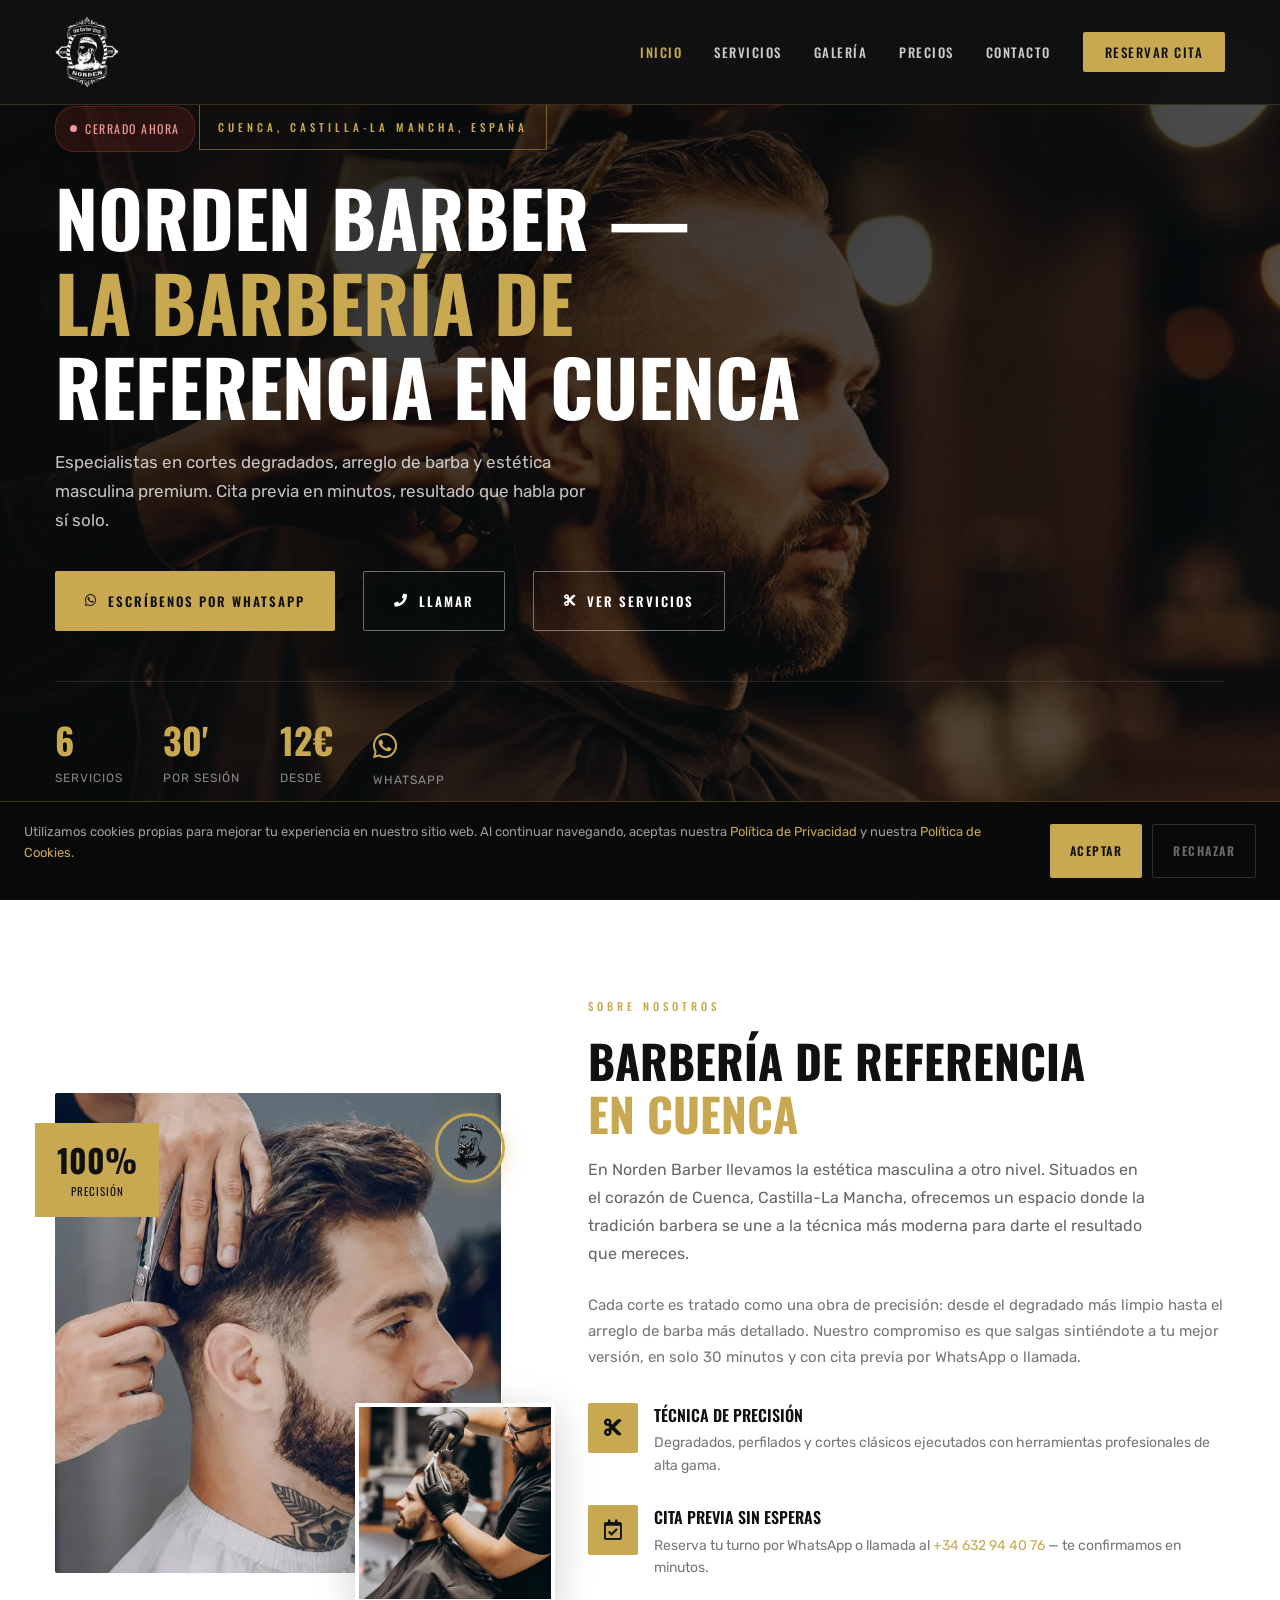
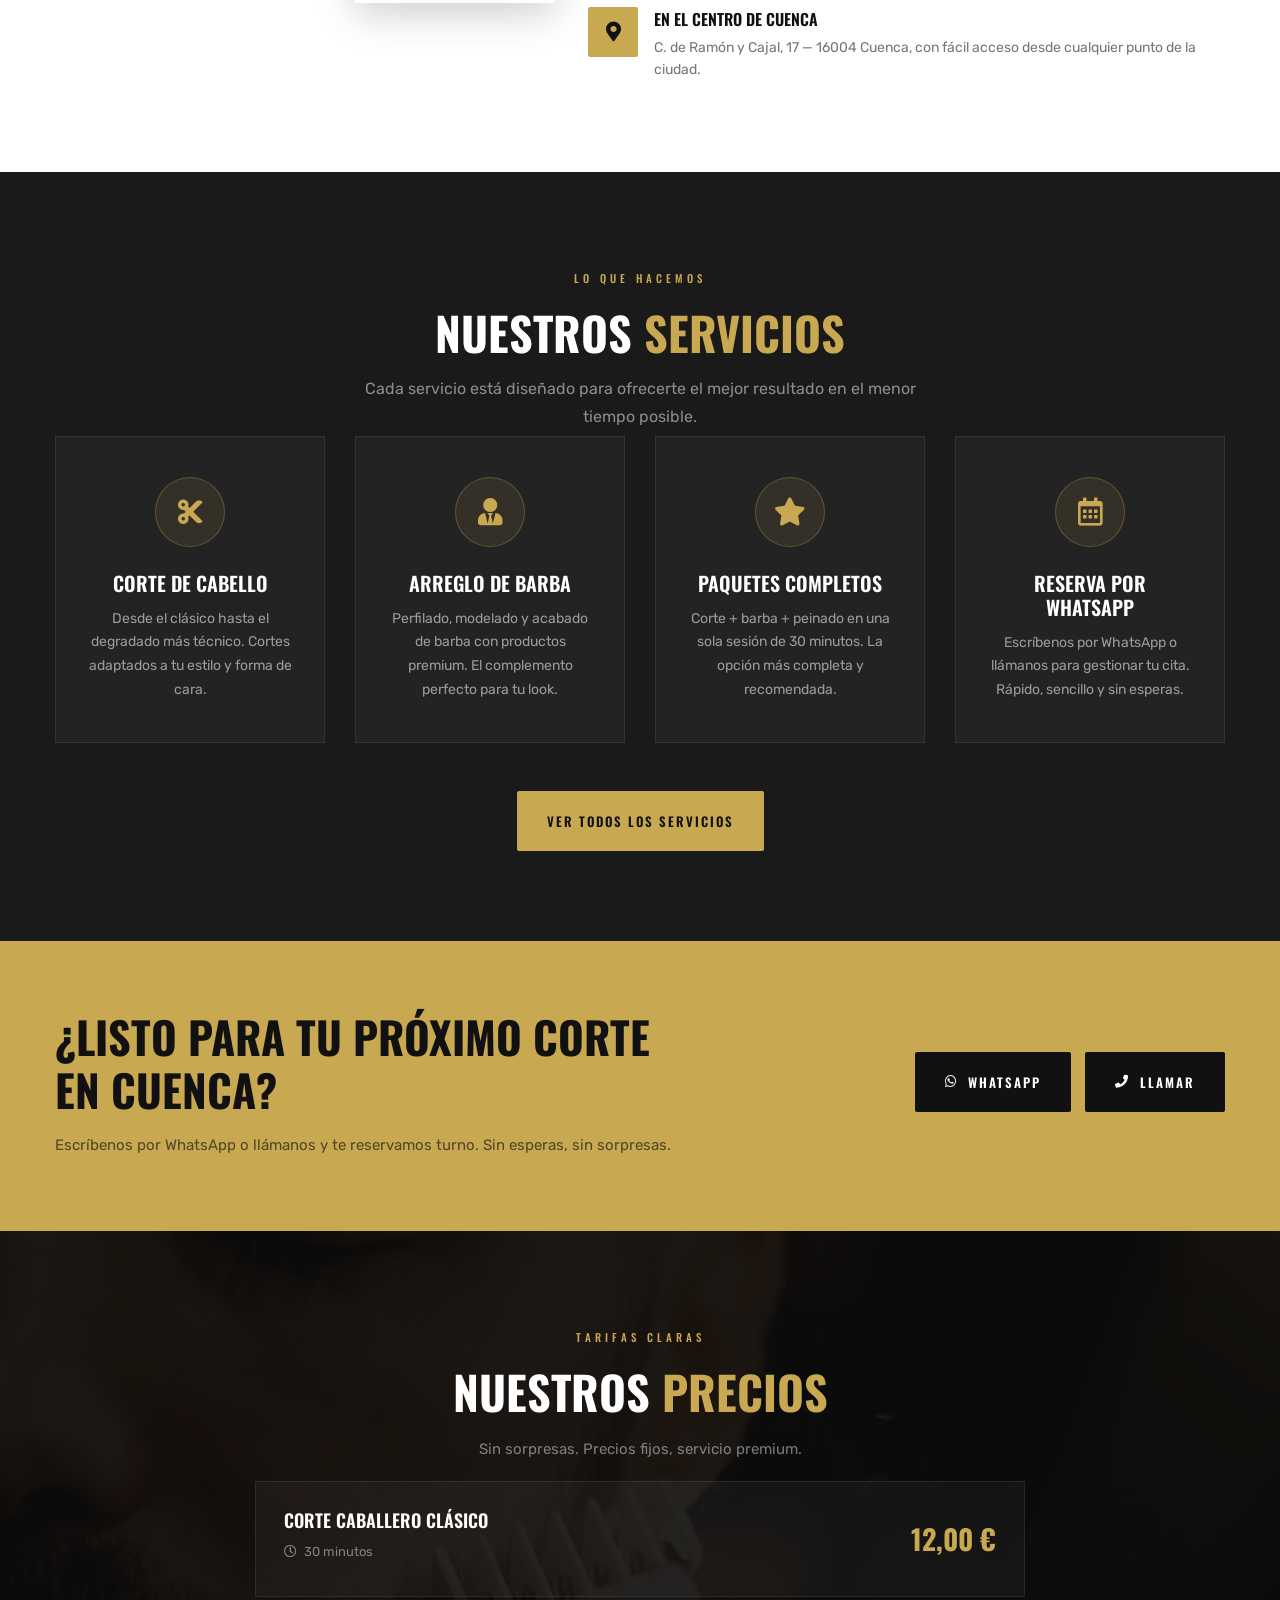
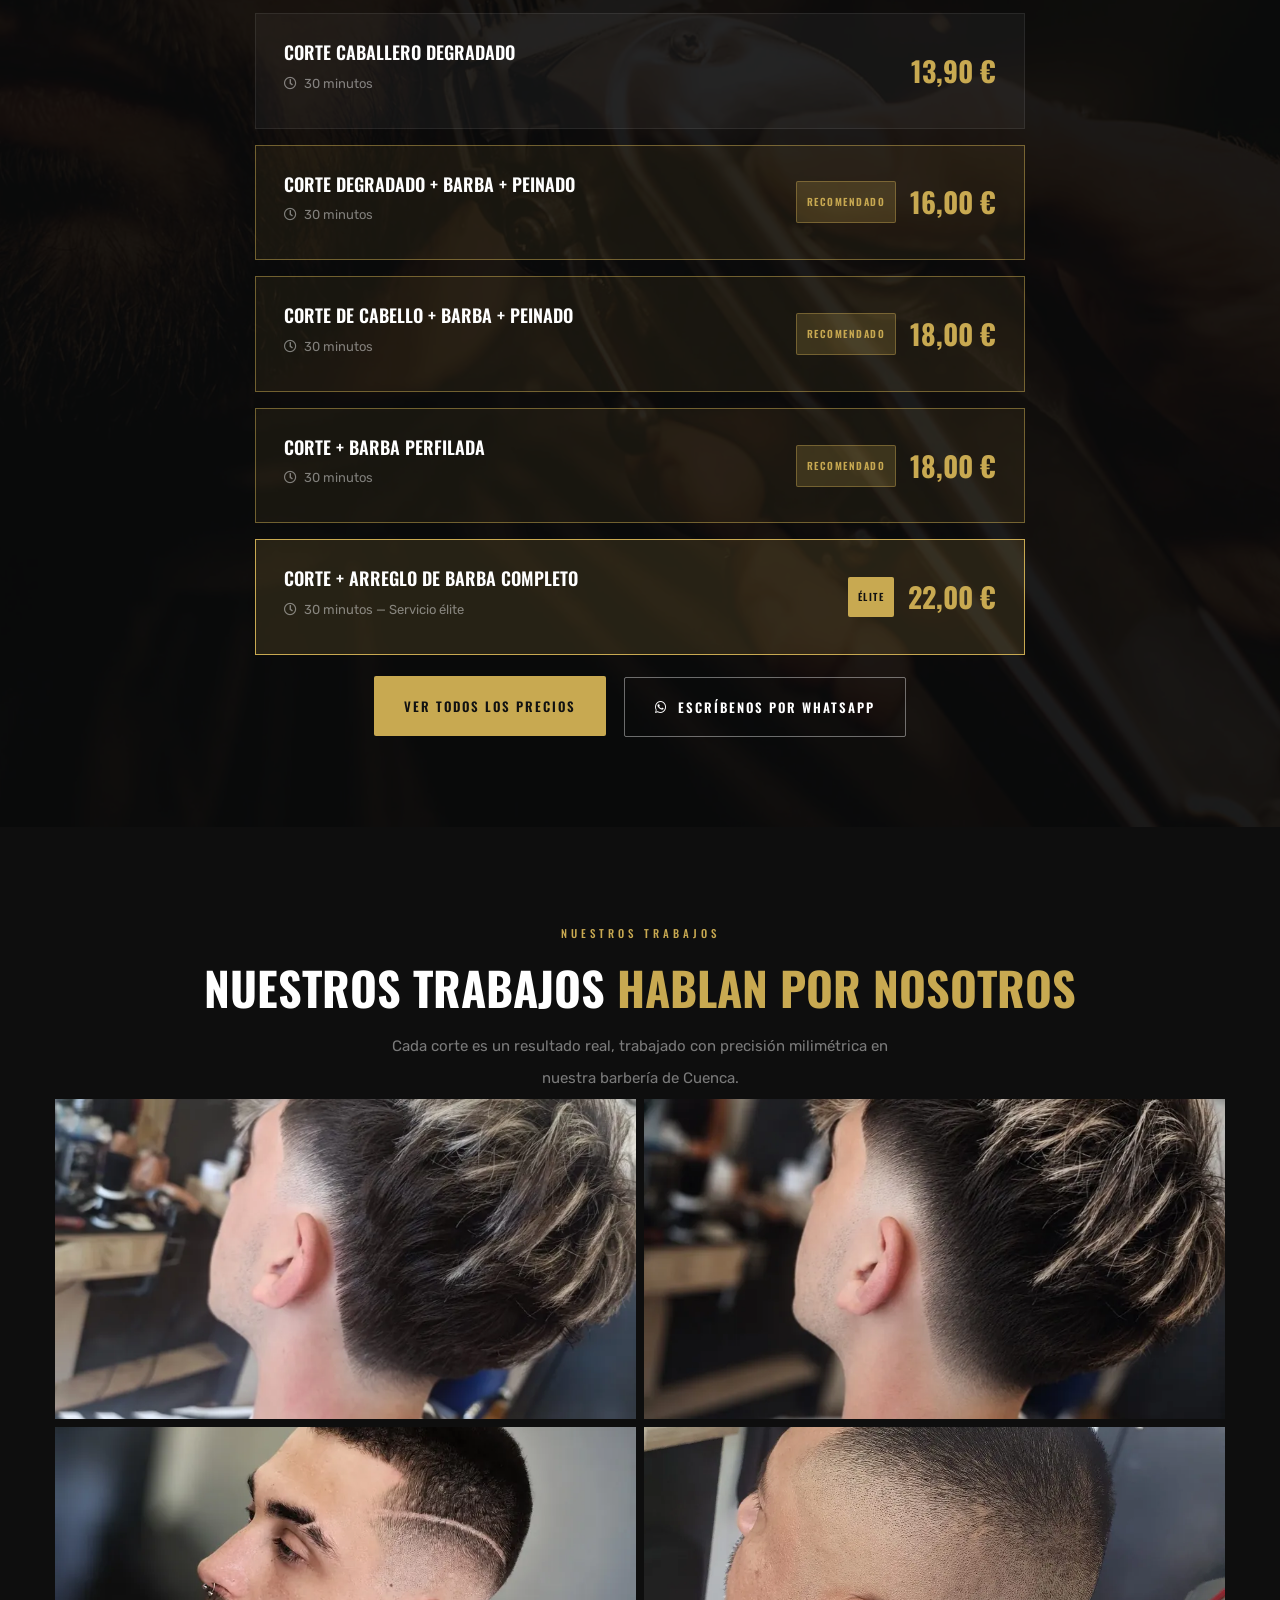
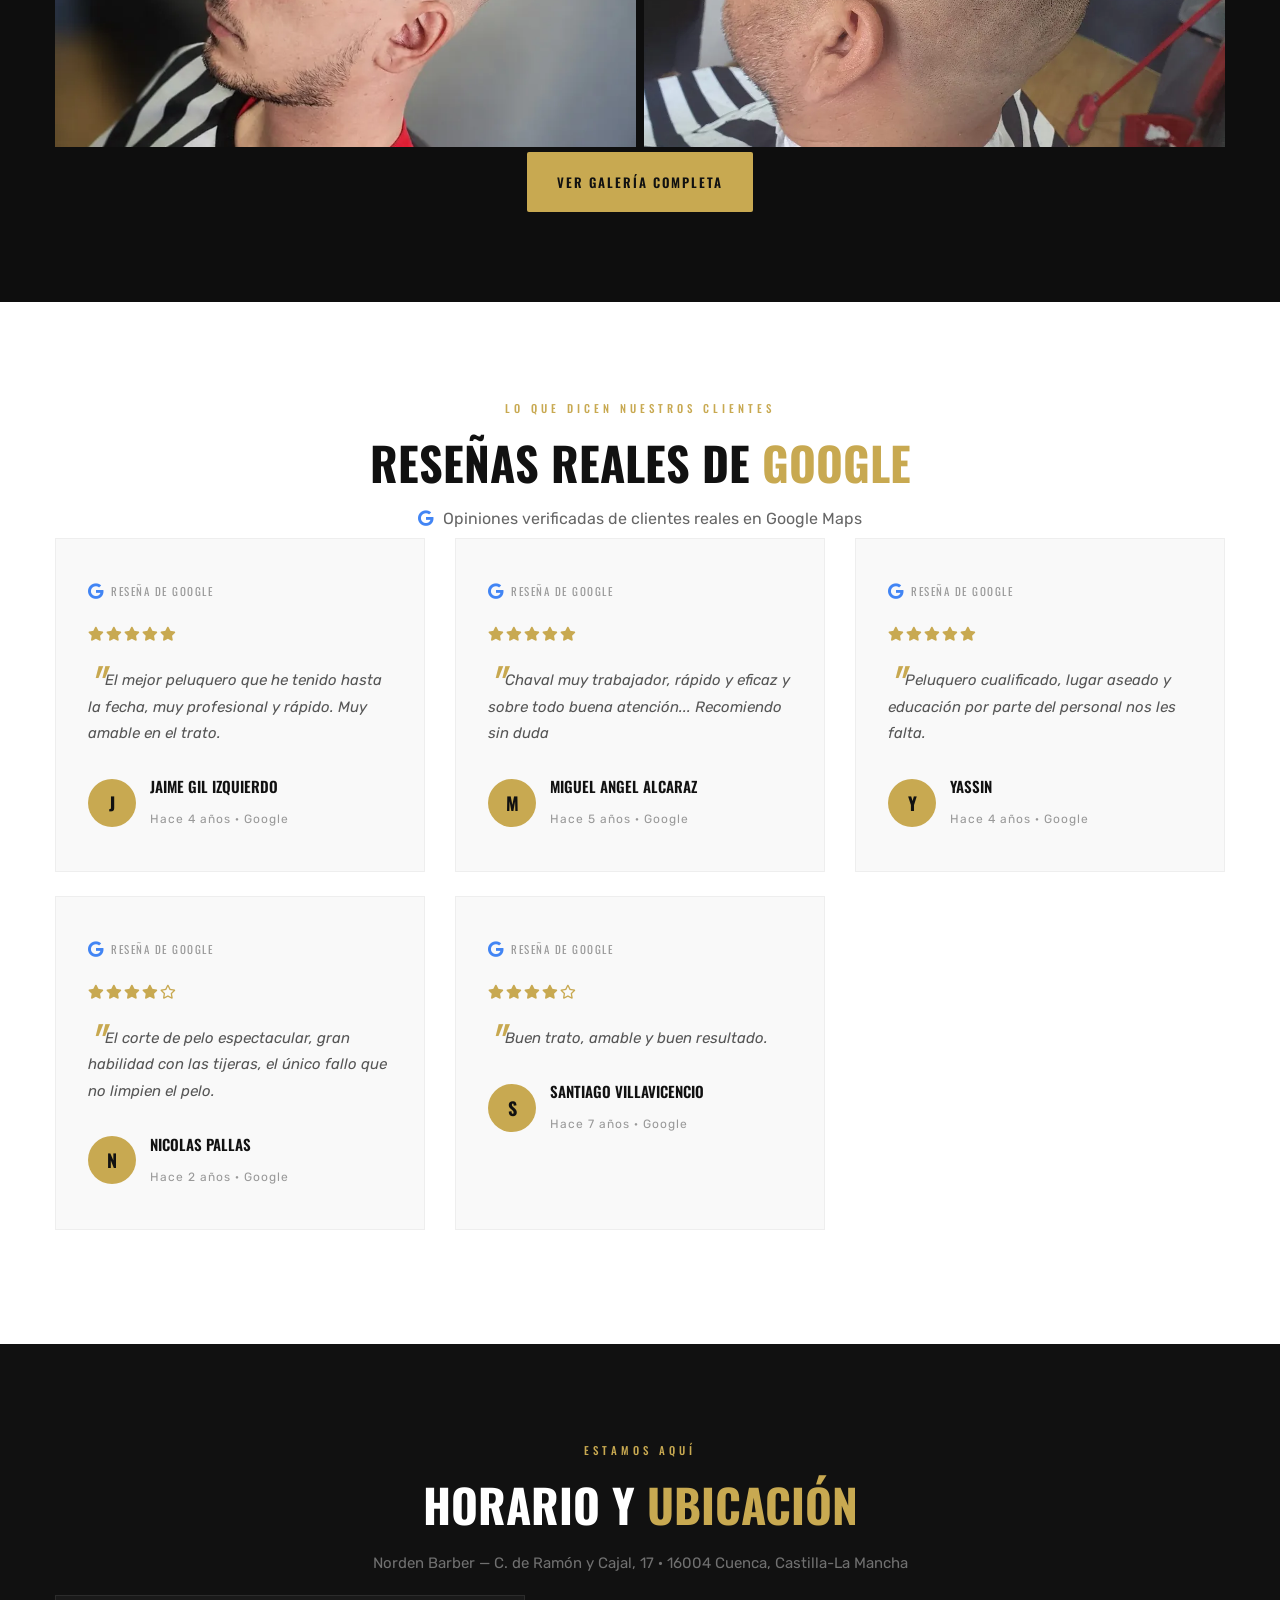
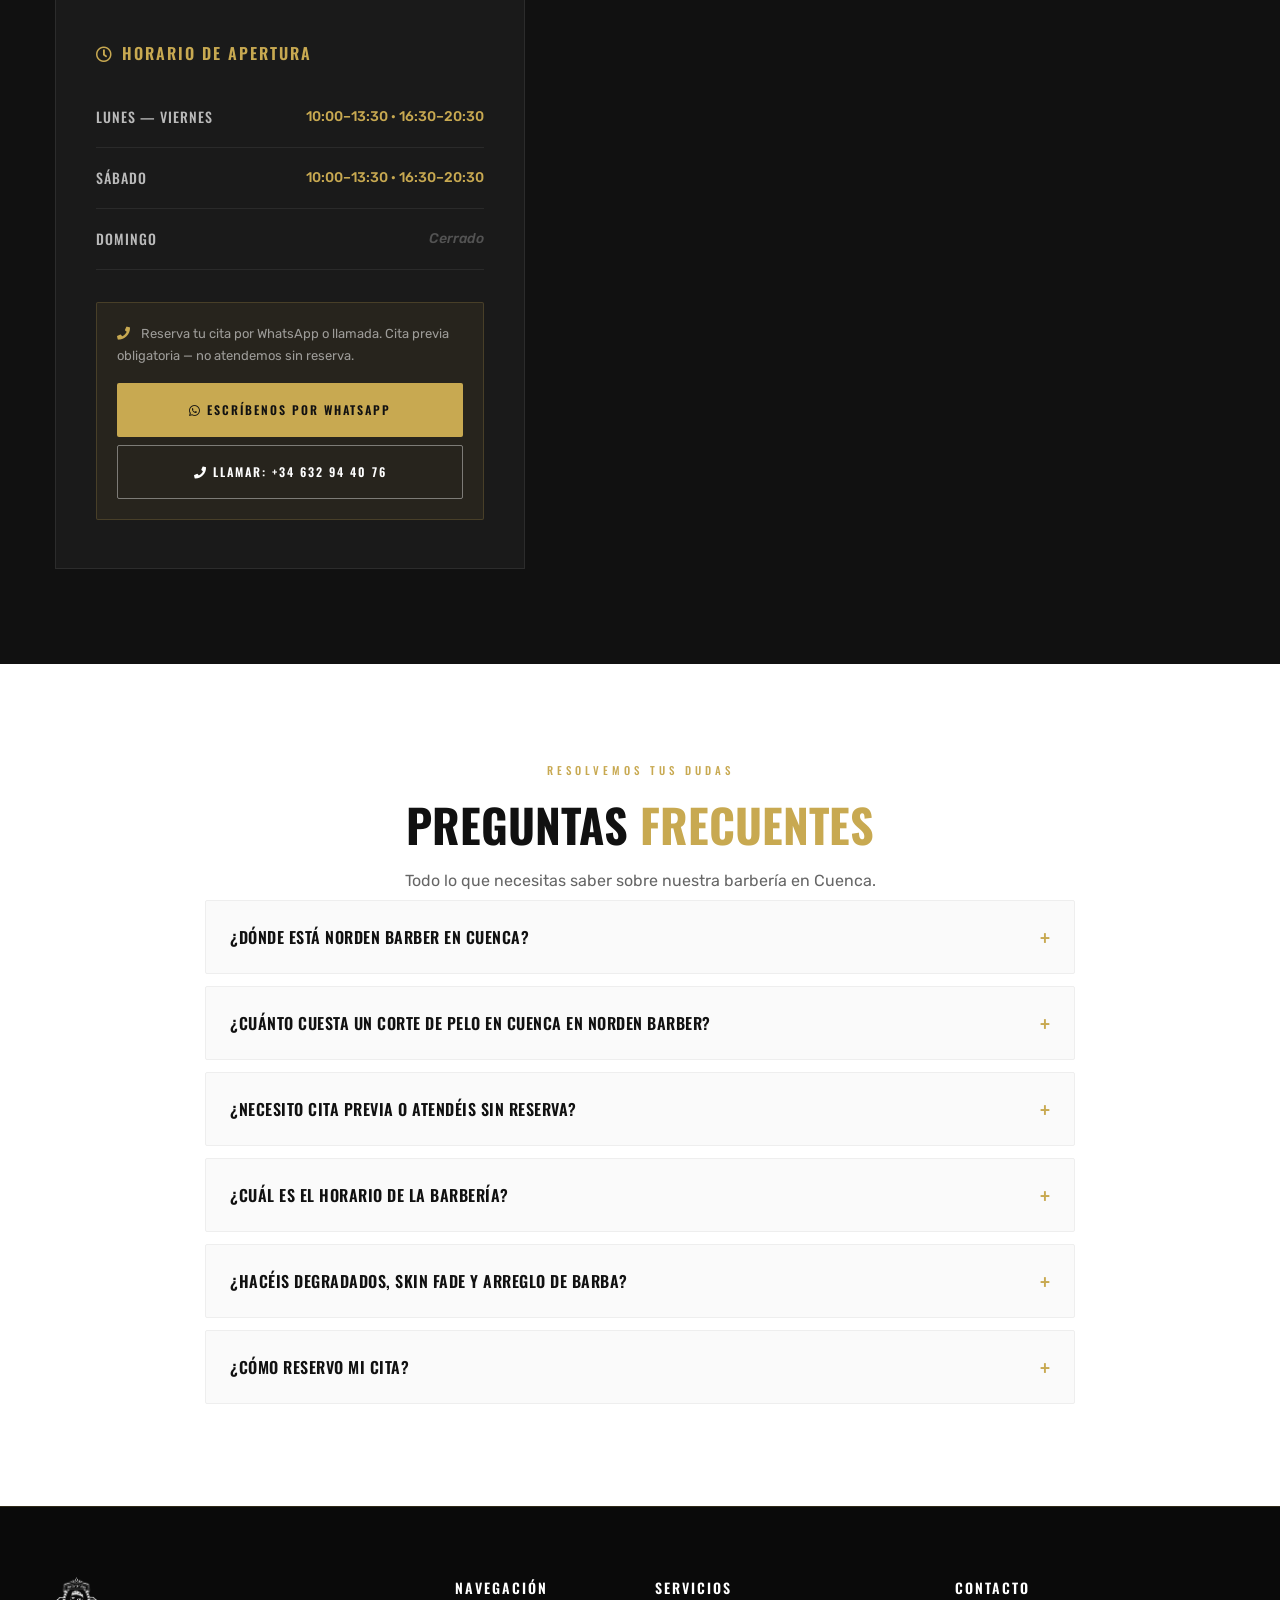
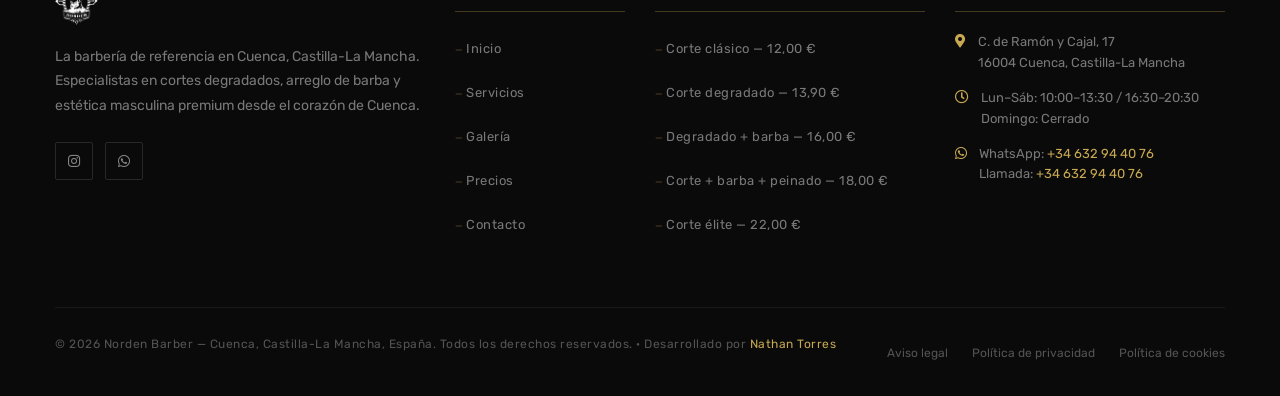
==== index.html @ a5185c55 "Apply SEO improvements" ====
<!DOCTYPE html>
<html lang="es-ES">
<head>
    <meta charset="utf-8" />
    <meta name="viewport" content="width=device-width, initial-scale=1, shrink-to-fit=no">
    <meta name="theme-color" content="#c8a951">
    <meta http-equiv="X-UA-Compatible" content="IE=edge">
    <meta name="description" content="Barbería de referencia en Cuenca. Cortes degradados, arreglo de barba y paquetes premium desde 12€. Reserva por WhatsApp: +34 632 94 40 76.">
    <meta name="keywords" content="barbería Cuenca, barber Cuenca, corte de pelo Cuenca, degradado Cuenca, arreglo de barba Cuenca, Norden Barber Cuenca, barbería Castilla-La Mancha">
    <meta name="robots" content="index, follow">
    <meta name="author" content="Norden Barber">
    <link rel="canonical" href="https://barbernorden.com/">
    <meta property="og:title" content="Norden Barber — La Barbería de Referencia en Cuenca">
    <meta property="og:description" content="Barbería premium en Cuenca, Castilla-La Mancha. Cortes degradados, arreglo de barba y paquetes completos. Reserva por WhatsApp o teléfono.">
    <meta property="og:image" content="https://barbernorden.com/assets/images/og-image.png">
    <meta property="og:image:width" content="1200">
    <meta property="og:image:height" content="630">
    <meta property="og:url" content="https://barbernorden.com/">
    <meta property="og:type" content="website">
    <meta property="og:site_name" content="Norden Barber">
    <meta property="og:locale" content="es_ES">
    <meta name="twitter:card" content="summary_large_image">
    <meta name="twitter:title" content="Norden Barber — La Barbería de Referencia en Cuenca">
    <meta name="twitter:description" content="Barbería premium en Cuenca, Castilla-La Mancha. Cortes degradados, arreglo de barba y paquetes completos.">
    <meta name="twitter:image" content="https://barbernorden.com/assets/images/og-image.png">
    <title>Norden Barber — Barbería de Referencia en Cuenca</title>
    <link rel="icon" type="image/png" sizes="32x32" href="assets/images/favicon-32.png">
    <link rel="icon" type="image/png" sizes="192x192" href="assets/images/favicon-192.png">
    <link rel="shortcut icon" href="assets/images/favicon.ico">
    <link rel="apple-touch-icon" href="assets/images/favicon-192.png">
    <link rel="preconnect" href="https://fonts.googleapis.com">
    <link rel="preconnect" href="https://fonts.gstatic.com" crossorigin>
    <link rel="preload" as="image" href="assets/images/hero/hero-bg.webp" fetchpriority="high">
    <link rel="preload" as="style" href="https://fonts.googleapis.com/css2?family=Oswald:wght@400;500;600;700&family=Rubik:wght@400;500&display=swap">
    <link rel="stylesheet" href="https://fonts.googleapis.com/css2?family=Oswald:wght@400;500;600;700&family=Rubik:wght@400;500&display=swap" media="print" onload="this.media='all'">
    <noscript><link rel="stylesheet" href="https://fonts.googleapis.com/css2?family=Oswald:wght@400;500;600;700&family=Rubik:wght@400;500&display=swap"></noscript>
    <link rel="stylesheet" href="assets/css/flaticon.min.css">
    <link rel="stylesheet" href="assets/css/fontawesome-5.14.0.min.css">
    <link rel="stylesheet" href="assets/css/bootstrap-4.5.3.min.css">
    <link rel="stylesheet" href="assets/css/animate.min.css">
    <link rel="stylesheet" href="assets/css/style.css">
    <script type="application/ld+json">
    {
      "@context": "https://schema.org",
      "@type": "BarberShop",
      "@id": "https://barbernorden.com/#barbershop",
      "name": "Norden Barber",
      "description": "Barbería de referencia en Cuenca, Castilla-La Mancha, España. Especialistas en cortes degradados, arreglo de barba y estética masculina premium.",
      "image": "https://barbernorden.com/assets/images/og-image.png",
      "logo": "https://barbernorden.com/assets/images/logos/logo.png",
      "url": "https://barbernorden.com/",
      "telephone": "+34632944076",
      "hasMap": "https://www.google.com/maps/search/?api=1&query=Norden%20Barber%20Calle%20de%20Ram%C3%B3n%20y%20Cajal%2017%20Cuenca",
      "sameAs": ["https://www.instagram.com/norden.barber.shop/"],
      "address": {
        "@type": "PostalAddress",
        "streetAddress": "Calle de Ramón y Cajal, 17",
        "addressLocality": "Cuenca",
        "addressRegion": "Castilla-La Mancha",
        "postalCode": "16004",
        "addressCountry": "ES"
      },
      "geo": {
        "@type": "GeoCoordinates",
        "latitude": 40.0710372,
        "longitude": -2.1345001
      },
      "aggregateRating": {
        "@type": "AggregateRating",
        "ratingValue": "4.6",
        "reviewCount": "3",
        "bestRating": "5",
        "worstRating": "1"
      },
      "review": [
        {
          "@type": "Review",
          "author": {"@type": "Person", "name": "Jaime Gil Izquierdo"},
          "reviewRating": {"@type": "Rating", "ratingValue": "5", "bestRating": "5"},
          "reviewBody": "El mejor peluquero que he tenido hasta la fecha, muy profesional y rápido. Muy amable en el trato."
        },
        {
          "@type": "Review",
          "author": {"@type": "Person", "name": "Miguel Angel Alcaraz"},
          "reviewRating": {"@type": "Rating", "ratingValue": "5", "bestRating": "5"},
          "reviewBody": "Chaval muy trabajador, rápido y eficaz y sobre todo buena atención. Recomiendo sin duda."
        },
        {
          "@type": "Review",
          "author": {"@type": "Person", "name": "Yassin"},
          "reviewRating": {"@type": "Rating", "ratingValue": "5", "bestRating": "5"},
          "reviewBody": "Peluquero cualificado, lugar aseado y educación por parte del personal."
        }
      ],
      "openingHoursSpecification": [
        {
          "@type": "OpeningHoursSpecification",
          "dayOfWeek": ["Monday","Tuesday","Wednesday","Thursday","Friday","Saturday"],
          "opens": "10:00",
          "closes": "13:30"
        },
        {
          "@type": "OpeningHoursSpecification",
          "dayOfWeek": ["Monday","Tuesday","Wednesday","Thursday","Friday","Saturday"],
          "opens": "16:30",
          "closes": "20:30"
        }
      ],
      "priceRange": "€€",
      "currenciesAccepted": "EUR",
      "paymentAccepted": "Cash, Credit Card",
      "areaServed": {
        "@type": "City",
        "name": "Cuenca",
        "containedInPlace": {
          "@type": "State",
          "name": "Castilla-La Mancha",
          "containedInPlace": {
            "@type": "Country",
            "name": "España"
          }
        }
      }
    }
    </script>
    <style>
        /* =====================================================
           NORDEN BARBER — Estilos personalizados
        ===================================================== */
        :root {
            --gold: #c8a951;
            --dark: #111111;
            --dark-2: #1a1a1a;
            --dark-3: #222222;
            --text-muted: #888888;
        }

        /* --- HEADER --- */
        .nb-header {
            position: fixed;
            top: 0;
            left: 0;
            width: 100%;
            z-index: 9999;
            background: rgba(17,17,17,0.97);
            backdrop-filter: blur(8px);
            border-bottom: 1px solid rgba(200,169,81,0.2);
            transition: all 0.3s ease;
        }
        .nb-header.scrolled {
            background: rgba(10,10,10,0.99);
            border-bottom-color: rgba(200,169,81,0.4);
        }
        .nb-header-inner {
            display: flex;
            align-items: center;
            justify-content: space-between;
            padding: 16px 0;
        }
        .nb-logo img {
            height: 72px;
            width: auto;
        }
        .nb-nav {
            display: flex;
            align-items: center;
            gap: 32px;
            list-style: none;
            margin: 0;
            padding: 0;
        }
        .nb-nav a {
            font-family: 'Oswald', sans-serif;
            font-size: 13px;
            font-weight: 500;
            letter-spacing: 1.5px;
            text-transform: uppercase;
            color: #cccccc;
            transition: color 0.3s;
        }
        .nb-nav a:hover,
        .nb-nav a.active {
            color: var(--gold);
        }
        .nb-btn-reservar {
            font-family: 'Oswald', sans-serif;
            font-size: 12px;
            font-weight: 600;
            letter-spacing: 2px;
            text-transform: uppercase;
            background: var(--gold);
            color: #111 !important;
            padding: 10px 22px;
            border-radius: 2px;
            transition: all 0.3s;
            white-space: nowrap;
        }
        .nb-btn-reservar:hover {
            background: #b8942e;
            color: #fff !important;
        }

        /* Hamburger móvil */
        .nb-hamburger {
            display: none;
            flex-direction: column;
            gap: 5px;
            cursor: pointer;
            background: none;
            border: none;
            padding: 4px;
        }
        .nb-hamburger span {
            display: block;
            width: 26px;
            height: 2px;
            background: #fff;
            transition: all 0.3s;
        }
        .nb-mobile-menu {
            display: none;
            position: absolute;
            top: 100%;
            left: 0;
            width: 100%;
            background: rgba(10,10,10,0.99);
            border-top: 1px solid rgba(200,169,81,0.3);
            padding: 24px 20px;
            flex-direction: column;
            gap: 20px;
        }
        .nb-mobile-menu.open { display: flex; }
        .nb-mobile-menu a {
            font-family: 'Oswald', sans-serif;
            font-size: 15px;
            letter-spacing: 1.5px;
            text-transform: uppercase;
            color: #ccc;
            padding: 8px 0;
            border-bottom: 1px solid rgba(255,255,255,0.07);
        }
        .nb-mobile-menu a:hover { color: var(--gold); }
        .nb-mobile-menu .nb-btn-reservar {
            text-align: center;
            margin-top: 8px;
            border-bottom: none;
        }

        /* --- HERO --- */
        .nb-hero {
            position: relative;
            min-height: 100vh;
            display: flex;
            align-items: center;
            background: url('assets/images/hero/hero-bg.webp') center center/cover no-repeat;
            padding-top: 90px;
        }
        .nb-hero::before {
            content: '';
            position: absolute;
            inset: 0;
            background: linear-gradient(135deg, rgba(10,10,10,0.88) 0%, rgba(10,10,10,0.6) 100%);
        }
        .nb-hero-content {
            position: relative;
            z-index: 1;
        }
        .nb-hero-badge {
            display: inline-block;
            font-family: 'Oswald', sans-serif;
            font-size: 11px;
            font-weight: 500;
            letter-spacing: 4px;
            text-transform: uppercase;
            color: var(--gold);
            border: 1px solid rgba(200,169,81,0.5);
            padding: 6px 18px;
            margin-bottom: 24px;
        }
        .nb-hero h1 {
            font-family: 'Oswald', sans-serif;
            font-size: clamp(36px, 6vw, 80px);
            font-weight: 700;
            line-height: 1.1;
            color: #fff;
            margin-bottom: 20px;
            text-transform: uppercase;
        }
        .nb-hero h1 span {
            color: var(--gold);
        }
        .nb-hero p {
            font-size: 17px;
            color: rgba(255,255,255,0.75);
            max-width: 540px;
            margin-bottom: 36px;
            line-height: 1.7;
        }
        .nb-btn-primary {
            display: inline-flex;
            align-items: center;
            gap: 10px;
            font-family: 'Oswald', sans-serif;
            font-size: 13px;
            font-weight: 600;
            letter-spacing: 2px;
            text-transform: uppercase;
            background: var(--gold);
            color: #111;
            padding: 14px 30px;
            border-radius: 2px;
            transition: all 0.3s;
        }
        .nb-btn-primary:hover {
            background: #b8942e;
            color: #fff;
            transform: translateY(-2px);
        }
        .nb-btn-outline {
            display: inline-flex;
            align-items: center;
            gap: 10px;
            font-family: 'Oswald', sans-serif;
            font-size: 13px;
            font-weight: 600;
            letter-spacing: 2px;
            text-transform: uppercase;
            background: transparent;
            color: #fff;
            padding: 13px 30px;
            border: 1px solid rgba(255,255,255,0.4);
            border-radius: 2px;
            transition: all 0.3s;
        }
        .nb-btn-outline:hover {
            border-color: var(--gold);
            color: var(--gold);
        }
        .nb-hero-stats {
            display: flex;
            gap: 40px;
            margin-top: 50px;
            padding-top: 40px;
            border-top: 1px solid rgba(255,255,255,0.1);
        }
        .nb-hero-stat .number {
            font-family: 'Oswald', sans-serif;
            font-size: 36px;
            font-weight: 700;
            color: var(--gold);
            line-height: 1;
        }
        .nb-hero-stat .label {
            font-size: 12px;
            letter-spacing: 1px;
            text-transform: uppercase;
            color: rgba(255,255,255,0.5);
            margin-top: 4px;
        }

        /* Indicador horario */
        .nb-open-badge {
            display: inline-flex;
            align-items: center;
            gap: 8px;
            font-family: 'Oswald', sans-serif;
            font-size: 12px;
            letter-spacing: 1.5px;
            text-transform: uppercase;
            padding: 6px 14px;
            border-radius: 20px;
            margin-bottom: 20px;
        }
        .nb-open-badge.open {
            background: rgba(76,175,80,0.15);
            color: #81c784;
            border: 1px solid rgba(76,175,80,0.3);
        }
        .nb-open-badge.closed {
            background: rgba(244,67,54,0.12);
            color: #ef9a9a;
            border: 1px solid rgba(244,67,54,0.25);
        }
        .nb-open-badge .dot {
            width: 7px;
            height: 7px;
            border-radius: 50%;
            background: currentColor;
        }
        .nb-open-badge.open .dot { animation: pulse-green 2s infinite; }
        @keyframes pulse-green {
            0%,100% { opacity: 1; }
            50% { opacity: 0.3; }
        }

        /* --- SECTION COMMONS --- */
        section { padding: 90px 0; }
        .nb-section-label {
            font-family: 'Oswald', sans-serif;
            font-size: 11px;
            font-weight: 500;
            letter-spacing: 4px;
            text-transform: uppercase;
            color: var(--gold);
            margin-bottom: 12px;
            display: block;
        }
        .nb-section-title {
            font-family: 'Oswald', sans-serif;
            font-size: clamp(28px, 4vw, 46px);
            font-weight: 700;
            color: #111;
            text-transform: uppercase;
            line-height: 1.15;
            margin-bottom: 16px;
        }
        .nb-section-title span { color: var(--gold); }
        .nb-section-title.white { color: #fff; }
        .nb-section-desc {
            font-size: 16px;
            color: #666;
            max-width: 560px;
            line-height: 1.75;
        }

        /* --- NOSOTROS --- */
        .nb-about { background: #fff; }
        .nb-about-img-wrap {
            position: relative;
        }
        .nb-about-img-main {
            width: 100%;
            height: 480px;
            object-fit: cover;
            border-radius: 2px;
        }
        .nb-about-img-accent {
            position: absolute;
            bottom: -30px;
            right: -30px;
            width: 200px;
            height: 200px;
            object-fit: cover;
            border: 4px solid #fff;
            border-radius: 2px;
            box-shadow: 0 10px 40px rgba(0,0,0,0.2);
        }
        .nb-about-badge {
            position: absolute;
            top: 30px;
            left: -20px;
            background: var(--gold);
            color: #111;
            padding: 18px 22px;
            font-family: 'Oswald', sans-serif;
            font-weight: 700;
            text-align: center;
            line-height: 1.2;
        }
        .nb-about-badge .big { font-size: 32px; display: block; }
        .nb-about-badge .small { font-size: 11px; letter-spacing: 1px; text-transform: uppercase; }
        .nb-about-feature {
            display: flex;
            align-items: flex-start;
            gap: 16px;
            margin-top: 28px;
        }
        .nb-about-feature-icon {
            flex-shrink: 0;
            width: 50px;
            height: 50px;
            background: var(--gold);
            display: flex;
            align-items: center;
            justify-content: center;
            border-radius: 2px;
            color: #111;
            font-size: 20px;
        }
        .nb-about-feature-text h5 {
            font-family: 'Oswald', sans-serif;
            font-size: 16px;
            font-weight: 600;
            text-transform: uppercase;
            color: #111;
            margin-bottom: 4px;
        }
        .nb-about-feature-text p {
            font-size: 14px;
            color: #777;
            margin: 0;
            line-height: 1.6;
        }

        /* --- FAQ --- */
        .nb-faq-item {
            border: 1px solid #eee;
            border-radius: 2px;
            margin-bottom: 12px;
            background: #fafafa;
            transition: border-color 0.3s;
        }
        .nb-faq-item[open] { border-color: rgba(200,169,81,0.5); background: #fff; }
        .nb-faq-item summary {
            font-family: 'Oswald', sans-serif;
            font-size: 16px;
            font-weight: 600;
            text-transform: uppercase;
            letter-spacing: 0.5px;
            color: #111;
            padding: 20px 24px;
            cursor: pointer;
            list-style: none;
            display: flex;
            justify-content: space-between;
            align-items: center;
            gap: 16px;
        }
        .nb-faq-item summary::-webkit-details-marker { display: none; }
        .nb-faq-item summary::after {
            content: '+';
            font-size: 24px;
            color: var(--gold);
            font-weight: 400;
            flex-shrink: 0;
            transition: transform 0.3s;
        }
        .nb-faq-item[open] summary::after { content: '–'; }
        .nb-faq-item p {
            font-size: 15px;
            color: #666;
            line-height: 1.75;
            padding: 0 24px 22px;
            margin: 0;
        }

        /* --- SERVICIOS RESUMEN --- */
        .nb-services-overview { background: var(--dark-2); }
        .nb-service-card {
            background: rgba(255,255,255,0.04);
            border: 1px solid rgba(255,255,255,0.08);
            padding: 40px 32px;
            text-align: center;
            transition: all 0.4s;
            height: 100%;
        }
        .nb-service-card:hover {
            background: rgba(200,169,81,0.1);
            border-color: rgba(200,169,81,0.4);
            transform: translateY(-6px);
        }
        .nb-service-card-icon {
            width: 70px;
            height: 70px;
            background: rgba(200,169,81,0.1);
            border: 1px solid rgba(200,169,81,0.3);
            border-radius: 50%;
            display: flex;
            align-items: center;
            justify-content: center;
            margin: 0 auto 24px;
            font-size: 28px;
            color: var(--gold);
            transition: all 0.4s;
        }
        .nb-service-card:hover .nb-service-card-icon {
            background: var(--gold);
            color: #111;
        }
        .nb-service-card h4 {
            font-family: 'Oswald', sans-serif;
            font-size: 20px;
            font-weight: 600;
            text-transform: uppercase;
            color: #fff;
            margin-bottom: 12px;
        }
        .nb-service-card p {
            font-size: 14px;
            color: rgba(255,255,255,0.55);
            line-height: 1.7;
            margin: 0;
        }

        /* --- CTA BANNER --- */
        .nb-cta {
            background: var(--gold);
            padding: 70px 0;
        }
        .nb-cta h2 {
            font-family: 'Oswald', sans-serif;
            font-size: clamp(26px, 4vw, 44px);
            font-weight: 700;
            text-transform: uppercase;
            color: #111;
            margin: 0;
            line-height: 1.2;
        }
        .nb-btn-dark {
            display: inline-flex;
            align-items: center;
            gap: 10px;
            font-family: 'Oswald', sans-serif;
            font-size: 13px;
            font-weight: 600;
            letter-spacing: 2px;
            text-transform: uppercase;
            background: #111;
            color: #fff;
            padding: 14px 30px;
            border-radius: 2px;
            transition: all 0.3s;
            white-space: nowrap;
        }
        .nb-btn-dark:hover {
            background: #000;
            color: var(--gold);
        }

        /* --- PRECIOS --- */
        .nb-pricing {
            background: url('assets/images/background/pricing-plan-bg.webp') center/cover no-repeat;
            position: relative;
        }
        .nb-pricing::before {
            content: '';
            position: absolute;
            inset: 0;
            background: rgba(10,10,10,0.92);
        }
        .nb-pricing > * { position: relative; }
        .nb-pricing .container { position: relative; z-index: 1; }
        .nb-price-card {
            background: rgba(255,255,255,0.04);
            border: 1px solid rgba(255,255,255,0.08);
            padding: 28px 28px;
            margin-bottom: 16px;
            display: flex;
            align-items: center;
            justify-content: space-between;
            transition: all 0.3s;
            gap: 16px;
        }
        .nb-price-card:hover {
            border-color: rgba(200,169,81,0.4);
            background: rgba(200,169,81,0.06);
        }
        .nb-price-card.featured {
            border-color: rgba(200,169,81,0.5);
            background: rgba(200,169,81,0.08);
        }
        .nb-price-card.elite {
            background: rgba(200,169,81,0.15);
            border-color: var(--gold);
        }
        .nb-price-info h4 {
            font-family: 'Oswald', sans-serif;
            font-size: 18px;
            font-weight: 600;
            text-transform: uppercase;
            color: #fff;
            margin-bottom: 4px;
        }
        .nb-price-info p {
            font-size: 13px;
            color: rgba(255,255,255,0.45);
            margin: 0;
        }
        .nb-price-right {
            display: flex;
            align-items: center;
            gap: 14px;
            flex-shrink: 0;
        }
        .nb-price-badge {
            font-family: 'Oswald', sans-serif;
            font-size: 10px;
            font-weight: 600;
            letter-spacing: 1.5px;
            text-transform: uppercase;
            padding: 4px 10px;
            border-radius: 2px;
        }
        .nb-price-badge.recomendado {
            background: rgba(200,169,81,0.2);
            color: var(--gold);
            border: 1px solid rgba(200,169,81,0.4);
        }
        .nb-price-badge.elite {
            background: var(--gold);
            color: #111;
        }
        .nb-price-amount {
            font-family: 'Oswald', sans-serif;
            font-size: 28px;
            font-weight: 700;
            color: var(--gold);
            white-space: nowrap;
        }
        .nb-price-duration {
            font-size: 12px;
            color: rgba(255,255,255,0.4);
            letter-spacing: 1px;
        }

        /* --- GALERÍA --- */
        .nb-gallery { background: #0e0e0e; }
        .nb-gallery-grid {
            display: grid;
            grid-template-columns: repeat(2, 1fr);
            grid-template-rows: repeat(2, 320px);
            gap: 8px;
        }
        .nb-gallery-item {
            position: relative;
            overflow: hidden;
        }
        .nb-gallery-item img {
            width: 100%;
            height: 100%;
            object-fit: cover;
            transition: transform 0.6s ease;
        }
        .nb-gallery-item:hover img { transform: scale(1.08); }
        .nb-gallery-overlay {
            position: absolute;
            inset: 0;
            background: linear-gradient(to top, rgba(10,10,10,0.85) 0%, transparent 60%);
            opacity: 0;
            transition: opacity 0.4s;
            display: flex;
            align-items: flex-end;
            padding: 24px;
        }
        .nb-gallery-item:hover .nb-gallery-overlay { opacity: 1; }
        .nb-gallery-overlay-text {
            font-family: 'Oswald', sans-serif;
            font-size: 14px;
            font-weight: 500;
            text-transform: uppercase;
            letter-spacing: 1.5px;
            color: #fff;
        }
        .nb-gallery-overlay-text small {
            display: block;
            font-size: 11px;
            letter-spacing: 2px;
            color: var(--gold);
            font-family: 'Rubik', sans-serif;
            font-weight: 400;
            text-transform: uppercase;
            margin-bottom: 4px;
        }

        /* --- TESTIMONIOS --- */
        .nb-testimonials { background: #fff; }
        .nb-testimonial-card {
            background: #f9f9f9;
            border: 1px solid #eee;
            padding: 36px 32px;
            height: 100%;
            transition: all 0.3s;
            position: relative;
        }
        .nb-testimonial-card:hover {
            border-color: var(--gold);
            box-shadow: 0 8px 32px rgba(200,169,81,0.12);
        }
        .nb-stars {
            color: var(--gold);
            font-size: 14px;
            margin-bottom: 16px;
            letter-spacing: 2px;
        }
        .nb-testimonial-card blockquote {
            font-size: 15px;
            color: #555;
            line-height: 1.75;
            margin-bottom: 24px;
            font-style: italic;
        }
        .nb-testimonial-card blockquote::before {
            content: '"';
            font-size: 48px;
            color: var(--gold);
            font-family: 'Oswald', sans-serif;
            line-height: 0;
            vertical-align: -20px;
            margin-right: 4px;
        }
        .nb-testimonial-author {
            display: flex;
            align-items: center;
            gap: 14px;
        }
        .nb-testimonial-avatar {
            width: 48px;
            height: 48px;
            border-radius: 50%;
            object-fit: cover;
            border: 2px solid var(--gold);
        }
        .nb-testimonial-name {
            font-family: 'Oswald', sans-serif;
            font-size: 15px;
            font-weight: 600;
            text-transform: uppercase;
            color: #111;
            margin: 0;
        }
        .nb-testimonial-city {
            font-size: 12px;
            color: #999;
            letter-spacing: 1px;
        }

        /* --- HORARIO Y MAPA --- */
        .nb-schedule { background: var(--dark); }
        .nb-schedule-inner {
            background: rgba(255,255,255,0.04);
            border: 1px solid rgba(255,255,255,0.08);
            padding: 48px 40px;
            height: 100%;
        }
        .nb-schedule-row {
            display: flex;
            justify-content: space-between;
            align-items: center;
            padding: 14px 0;
            border-bottom: 1px solid rgba(255,255,255,0.07);
            font-size: 15px;
        }
        .nb-schedule-row:last-child { border-bottom: none; }
        .nb-schedule-day {
            font-family: 'Oswald', sans-serif;
            font-size: 14px;
            font-weight: 500;
            text-transform: uppercase;
            letter-spacing: 1px;
            color: rgba(255,255,255,0.7);
        }
        .nb-schedule-hours {
            color: var(--gold);
            font-size: 14px;
            font-weight: 500;
        }
        .nb-schedule-hours.cerrado {
            color: rgba(255,255,255,0.25);
            font-style: italic;
        }
        .nb-map-wrap {
            height: 100%;
            min-height: 420px;
        }
        .nb-map-wrap iframe {
            width: 100%;
            height: 100%;
            min-height: 420px;
            border: none;
            filter: grayscale(30%);
        }

        /* --- FOOTER --- */
        .nb-footer {
            background: #0a0a0a;
            border-top: 1px solid rgba(200,169,81,0.2);
            padding: 70px 0 0;
        }
        .nb-footer-logo img { height: 48px; width: auto; margin-bottom: 20px; }
        .nb-footer-desc {
            font-size: 14px;
            color: rgba(255,255,255,0.45);
            line-height: 1.75;
            margin-bottom: 24px;
        }
        .nb-footer-social a {
            display: inline-flex;
            align-items: center;
            justify-content: center;
            width: 38px;
            height: 38px;
            border: 1px solid rgba(255,255,255,0.12);
            color: rgba(255,255,255,0.5);
            font-size: 14px;
            margin-right: 8px;
            transition: all 0.3s;
            border-radius: 2px;
        }
        .nb-footer-social a:hover {
            border-color: var(--gold);
            color: var(--gold);
        }
        .nb-footer-title {
            font-family: 'Oswald', sans-serif;
            font-size: 14px;
            font-weight: 600;
            letter-spacing: 2px;
            text-transform: uppercase;
            color: #fff;
            margin-bottom: 20px;
            padding-bottom: 12px;
            border-bottom: 1px solid rgba(200,169,81,0.3);
        }
        .nb-footer-links { list-style: none; padding: 0; margin: 0; }
        .nb-footer-links li { margin-bottom: 10px; }
        .nb-footer-links a {
            font-size: 13px;
            color: rgba(255,255,255,0.45);
            transition: color 0.3s;
            letter-spacing: 0.5px;
        }
        .nb-footer-links a:hover { color: var(--gold); }
        .nb-footer-links a::before {
            content: '— ';
            color: rgba(200,169,81,0.4);
            font-size: 10px;
        }
        .nb-footer-info-item {
            display: flex;
            gap: 12px;
            margin-bottom: 14px;
            align-items: flex-start;
        }
        .nb-footer-info-item i {
            color: var(--gold);
            font-size: 14px;
            margin-top: 2px;
            flex-shrink: 0;
        }
        .nb-footer-info-item span {
            font-size: 13px;
            color: rgba(255,255,255,0.45);
            line-height: 1.6;
        }
        .nb-footer-bottom {
            margin-top: 50px;
            padding: 20px 0;
            border-top: 1px solid rgba(255,255,255,0.06);
            display: flex;
            justify-content: space-between;
            align-items: center;
            flex-wrap: wrap;
            gap: 12px;
        }
        .nb-footer-copy {
            font-size: 12px;
            color: rgba(255,255,255,0.3);
            letter-spacing: 0.5px;
        }
        .nb-footer-legal a {
            font-size: 12px;
            color: rgba(255,255,255,0.3);
            margin-left: 20px;
            transition: color 0.3s;
        }
        .nb-footer-legal a:hover { color: var(--gold); }

        /* --- COOKIE BANNER --- */
        .nb-cookie-banner {
            position: fixed;
            bottom: 0;
            left: 0;
            width: 100%;
            background: rgba(10,10,10,0.97);
            border-top: 1px solid rgba(200,169,81,0.3);
            padding: 20px 24px;
            z-index: 99999;
            display: none;
            align-items: center;
            justify-content: space-between;
            gap: 20px;
            flex-wrap: wrap;
        }
        .nb-cookie-banner.show { display: flex; }
        .nb-cookie-text {
            font-size: 13px;
            color: rgba(255,255,255,0.6);
            line-height: 1.6;
            flex: 1;
        }
        .nb-cookie-text a { color: var(--gold); }
        .nb-cookie-actions { display: flex; gap: 10px; }
        .nb-cookie-accept {
            font-family: 'Oswald', sans-serif;
            font-size: 12px;
            font-weight: 600;
            letter-spacing: 1.5px;
            text-transform: uppercase;
            background: var(--gold);
            color: #111;
            border: none;
            padding: 10px 20px;
            cursor: pointer;
            border-radius: 2px;
            transition: all 0.3s;
        }
        .nb-cookie-accept:hover { background: #b8942e; }
        .nb-cookie-reject {
            font-family: 'Oswald', sans-serif;
            font-size: 12px;
            font-weight: 600;
            letter-spacing: 1.5px;
            text-transform: uppercase;
            background: transparent;
            color: rgba(255,255,255,0.4);
            border: 1px solid rgba(255,255,255,0.15);
            padding: 10px 20px;
            cursor: pointer;
            border-radius: 2px;
            transition: all 0.3s;
        }
        .nb-cookie-reject:hover { color: #fff; border-color: rgba(255,255,255,0.4); }

        /* --- BOTÓN FLOTANTE MÓVIL --- */
        .nb-fab {
            display: none;
            position: fixed;
            bottom: 24px;
            right: 20px;
            z-index: 9998;
            background: var(--gold);
            color: #111;
            padding: 14px 20px;
            border-radius: 30px;
            font-family: 'Oswald', sans-serif;
            font-size: 13px;
            font-weight: 700;
            letter-spacing: 1.5px;
            text-transform: uppercase;
            box-shadow: 0 4px 24px rgba(200,169,81,0.4);
            text-decoration: none;
            align-items: center;
            gap: 8px;
            transition: all 0.3s;
        }
        .nb-fab:hover { background: #b8942e; color: #fff; transform: translateY(-2px); }

        /* --- WHATSAPP BUTTON --- */
        .nb-btn-whatsapp {
            display: inline-flex;
            align-items: center;
            gap: 10px;
            font-family: 'Oswald', sans-serif;
            font-size: 13px;
            font-weight: 600;
            letter-spacing: 2px;
            text-transform: uppercase;
            background: #25D366;
            color: #fff;
            padding: 14px 30px;
            border-radius: 2px;
            transition: all 0.3s;
        }
        .nb-btn-whatsapp:hover {
            background: #128C7E;
            color: #fff;
            transform: translateY(-2px);
        }

        /* --- PRELOADER --- */
        .nb-preloader {
            position: fixed;
            inset: 0;
            background: #111;
            z-index: 999999;
            display: flex;
            align-items: center;
            justify-content: center;
            transition: opacity 0.5s;
        }
        .nb-preloader.hidden { opacity: 0; pointer-events: none; }
        .nb-preloader-logo img { height: 160px; animation: pulse-logo 1.5s infinite; }
        @keyframes pulse-logo {
            0%,100% { opacity: 1; transform: scale(1); }
            50% { opacity: 0.7; transform: scale(0.97); }
        }

        /* --- RESPONSIVE --- */
        @media (max-width: 991px) {
            .nb-nav { display: none; }
            .nb-hamburger { display: flex; }
            .nb-about-img-accent { display: none; }
            .nb-about-badge { left: 10px; }
            .nb-gallery-grid {
                grid-template-columns: repeat(2, 1fr);
                grid-template-rows: repeat(2, 220px);
            }
            .nb-hero-stats { flex-wrap: wrap; gap: 24px; }
        }
        @media (max-width: 767px) {
            section { padding: 64px 0; }
            .nb-price-card { flex-direction: column; align-items: flex-start; }
            .nb-price-right { width: 100%; justify-content: space-between; }
            .nb-gallery-grid { grid-template-columns: 1fr; grid-template-rows: auto; }
            .nb-gallery-item { height: 260px; }
            .nb-cta .text-lg-right { text-align: left !important; margin-top: 20px; }
            .nb-footer-bottom { flex-direction: column; text-align: center; }
            .nb-footer-legal a:first-child { margin-left: 0; }
            .nb-fab { display: inline-flex; }
            .nb-hero h1 { font-size: clamp(30px, 8vw, 50px); }
            .nb-map-wrap { min-height: 300px; }
            .nb-map-wrap iframe { min-height: 300px; }
            .nb-schedule-inner { padding: 32px 20px; }
        }
        @media (max-width: 480px) {
            .nb-hero-stats { gap: 20px; }
            .nb-hero-stat .number { font-size: 28px; }
        }
    </style>
    <script type="application/ld+json">
    {
      "@context": "https://schema.org",
      "@graph": [
        {
          "@type": "WebSite",
          "@id": "https://barbernorden.com/#website",
          "url": "https://barbernorden.com/",
          "name": "Norden Barber",
          "inLanguage": "es-ES"
        },
        {
          "@type": "Organization",
          "@id": "https://barbernorden.com/#organization",
          "name": "Norden Barber",
          "url": "https://barbernorden.com/",
          "logo": "https://barbernorden.com/assets/images/logos/logo.png",
          "telephone": "+34632944076",
          "sameAs": ["https://www.instagram.com/norden.barber.shop/"]
        }
      ]
    }
    </script>
</head>
<body>

    <!-- Preloader -->
    <div class="nb-preloader" id="nbPreloader">
        <div class="nb-preloader-logo">
            <img src="assets/images/logos/logo.png" alt="Norden Barber Cuenca">
        </div>
    </div>

    <!-- Cookie Banner RGPD -->
    <div class="nb-cookie-banner" id="nbCookieBanner">
        <p class="nb-cookie-text">
            Utilizamos cookies propias para mejorar tu experiencia en nuestro sitio web. Al continuar navegando, aceptas nuestra
            <a href="contact.html#privacidad">Política de Privacidad</a> y nuestra <a href="contact.html#cookies">Política de Cookies</a>.
        </p>
        <div class="nb-cookie-actions">
            <button class="nb-cookie-accept" id="nbCookieAccept">Aceptar</button>
            <button class="nb-cookie-reject" id="nbCookieReject">Rechazar</button>
        </div>
    </div>

    <!-- Botón flotante móvil -->
    <a href="https://wa.me/34632944076?text=Hola%2C%20me%20gustar%C3%ADa%20reservar%20una%20cita" target="_blank" rel="noopener" class="nb-fab" aria-label="Escribir por WhatsApp">
        <i class="fab fa-whatsapp"></i> Reservar cita
    </a>

    <!-- HEADER -->
    <header class="nb-header" id="nbHeader">
        <div class="container">
            <div class="nb-header-inner">
                <a href="index.html" class="nb-logo" aria-label="Norden Barber — Inicio">
                    <img src="assets/images/logos/logo.png" alt="Norden Barber — Barbería en Cuenca">
                </a>
                <nav aria-label="Navegación principal">
                    <ul class="nb-nav">
                        <li><a href="index.html" class="active">Inicio</a></li>
                        <li><a href="services.html">Servicios</a></li>
                        <li><a href="portfolio.html">Galería</a></li>
                        <li><a href="pricing.html">Precios</a></li>
                        <li><a href="contact.html">Contacto</a></li>
                        <li>
                            <a href="https://wa.me/34632944076?text=Hola%2C%20me%20gustar%C3%ADa%20reservar%20una%20cita%20en%20Norden%20Barber" target="_blank" rel="noopener" class="nb-btn-reservar">
                                Reservar cita
                            </a>
                        </li>
                    </ul>
                </nav>
                <button class="nb-hamburger" id="nbHamburger" aria-label="Abrir menú" aria-expanded="false">
                    <span></span><span></span><span></span>
                </button>
            </div>
            <nav class="nb-mobile-menu" id="nbMobileMenu" aria-label="Menú móvil">
                <a href="index.html">Inicio</a>
                <a href="services.html">Servicios</a>
                <a href="portfolio.html">Galería</a>
                <a href="pricing.html">Precios</a>
                <a href="contact.html">Contacto</a>
                <a href="https://wa.me/34632944076?text=Hola%2C%20me%20gustar%C3%ADa%20reservar%20una%20cita%20en%20Norden%20Barber" target="_blank" rel="noopener" class="nb-btn-reservar">Reservar cita</a>
            </nav>
        </div>
    </header>

    <!-- HERO -->
    <section class="nb-hero" id="inicio">
        <div class="container">
            <div class="nb-hero-content">
                <div id="nbOpenBadge" class="nb-open-badge" role="status" aria-live="polite"></div>
                <div class="nb-hero-badge">Cuenca, Castilla-La Mancha, España</div>
                <h1>Norden Barber —<br><span>La Barbería de</span><br>Referencia en Cuenca</h1>
                <p>Especialistas en cortes degradados, arreglo de barba y estética masculina premium. Cita previa en minutos, resultado que habla por sí solo.</p>
                <div class="d-flex flex-wrap gap-3" style="gap:14px; display:flex;">
                    <a href="https://wa.me/34632944076?text=Hola%2C%20me%20gustar%C3%ADa%20reservar%20una%20cita%20en%20Norden%20Barber" target="_blank" rel="noopener" class="nb-btn-primary" style="margin-right:14px;">
                        <i class="fab fa-whatsapp"></i> Escríbenos por WhatsApp
                    </a>
                    <a href="tel:+34632944076" class="nb-btn-outline" style="margin-right:14px;">
                        <i class="fas fa-phone"></i> Llamar
                    </a>
                    <a href="services.html" class="nb-btn-outline">
                        <i class="fas fa-cut"></i> Ver servicios
                    </a>
                </div>
                <div class="nb-hero-stats">
                    <div class="nb-hero-stat">
                        <div class="number">6</div>
                        <div class="label">Servicios</div>
                    </div>
                    <div class="nb-hero-stat">
                        <div class="number">30'</div>
                        <div class="label">Por sesión</div>
                    </div>
                    <div class="nb-hero-stat">
                        <div class="number">12€</div>
                        <div class="label">Desde</div>
                    </div>
                    <div class="nb-hero-stat">
                        <div class="number"><i class="fab fa-whatsapp" style="font-size:28px;"></i></div>
                        <div class="label">WhatsApp</div>
                    </div>
                </div>
            </div>
        </div>
    </section>

    <!-- NOSOTROS -->
    <section class="nb-about" id="nosotros">
        <div class="container">
            <div class="row align-items-center">
                <div class="col-lg-5 mb-5 mb-lg-0">
                    <div class="nb-about-img-wrap pr-lg-4">
                        <img src="assets/images/about/about-left.webp" alt="Interior de Norden Barber, barbería en Cuenca" class="nb-about-img-main">
                        <img src="assets/images/about/about-right.webp" alt="Detalle de servicio en Norden Barber Cuenca" class="nb-about-img-accent">
                        <div class="nb-about-badge">
                            <span class="big">100%</span>
                            <span class="small">Precisión</span>
                        </div>
                        <div style="position:absolute; top:20px; right:20px; z-index:2;">
                            <img src="assets/images/favicon-logo.png" alt="Norden Barber" style="width:70px;height:70px;border-radius:50%;border:3px solid var(--gold);box-shadow:0 4px 20px rgba(200,169,81,0.4);">
                        </div>
                    </div>
                </div>
                <div class="col-lg-7 pl-lg-5">
                    <span class="nb-section-label">Sobre nosotros</span>
                    <h2 class="nb-section-title">Barbería de referencia<br><span>en Cuenca</span></h2>
                    <p class="nb-section-desc" style="margin-bottom:24px;">
                        En Norden Barber llevamos la estética masculina a otro nivel. Situados en el corazón de Cuenca, Castilla-La Mancha, ofrecemos un espacio donde la tradición barbera se une a la técnica más moderna para darte el resultado que mereces.
                    </p>
                    <p style="font-size:15px; color:#777; line-height:1.75; margin-bottom:32px;">
                        Cada corte es tratado como una obra de precisión: desde el degradado más limpio hasta el arreglo de barba más detallado. Nuestro compromiso es que salgas sintiéndote a tu mejor versión, en solo 30 minutos y con cita previa por WhatsApp o llamada.
                    </p>
                    <div class="nb-about-feature">
                        <div class="nb-about-feature-icon">
                            <i class="fas fa-cut"></i>
                        </div>
                        <div class="nb-about-feature-text">
                            <h5>Técnica de precisión</h5>
                            <p>Degradados, perfilados y cortes clásicos ejecutados con herramientas profesionales de alta gama.</p>
                        </div>
                    </div>
                    <div class="nb-about-feature">
                        <div class="nb-about-feature-icon">
                            <i class="far fa-calendar-check"></i>
                        </div>
                        <div class="nb-about-feature-text">
                            <h5>Cita previa sin esperas</h5>
                            <p>Reserva tu turno por WhatsApp o llamada al <a href="tel:+34632944076" style="color:var(--gold);">+34 632 94 40 76</a> — te confirmamos en minutos.</p>
                        </div>
                    </div>
                    <div class="nb-about-feature">
                        <div class="nb-about-feature-icon">
                            <i class="fas fa-map-marker-alt"></i>
                        </div>
                        <div class="nb-about-feature-text">
                            <h5>En el centro de Cuenca</h5>
                            <p>C. de Ramón y Cajal, 17 — 16004 Cuenca, con fácil acceso desde cualquier punto de la ciudad.</p>
                        </div>
                    </div>
                </div>
            </div>
        </div>
    </section>

    <!-- SERVICIOS RESUMEN -->
    <section class="nb-services-overview" id="servicios">
        <div class="container">
            <div class="text-center mb-5">
                <span class="nb-section-label">Lo que hacemos</span>
                <h2 class="nb-section-title white">Nuestros <span>servicios</span></h2>
                <p class="nb-section-desc" style="color:rgba(255,255,255,0.5); margin:0 auto;">Cada servicio está diseñado para ofrecerte el mejor resultado en el menor tiempo posible.</p>
            </div>
            <div class="row">
                <div class="col-md-6 col-lg-3 mb-4">
                    <div class="nb-service-card">
                        <div class="nb-service-card-icon">
                            <i class="fas fa-cut"></i>
                        </div>
                        <h4>Corte de cabello</h4>
                        <p>Desde el clásico hasta el degradado más técnico. Cortes adaptados a tu estilo y forma de cara.</p>
                    </div>
                </div>
                <div class="col-md-6 col-lg-3 mb-4">
                    <div class="nb-service-card">
                        <div class="nb-service-card-icon">
                            <i class="fas fa-user-tie"></i>
                        </div>
                        <h4>Arreglo de barba</h4>
                        <p>Perfilado, modelado y acabado de barba con productos premium. El complemento perfecto para tu look.</p>
                    </div>
                </div>
                <div class="col-md-6 col-lg-3 mb-4">
                    <div class="nb-service-card">
                        <div class="nb-service-card-icon">
                            <i class="fas fa-star"></i>
                        </div>
                        <h4>Paquetes completos</h4>
                        <p>Corte + barba + peinado en una sola sesión de 30 minutos. La opción más completa y recomendada.</p>
                    </div>
                </div>
                <div class="col-md-6 col-lg-3 mb-4">
                    <div class="nb-service-card">
                        <div class="nb-service-card-icon">
                            <i class="far fa-calendar-alt"></i>
                        </div>
                        <h4>Reserva por WhatsApp</h4>
                        <p>Escríbenos por WhatsApp o llámanos para gestionar tu cita. Rápido, sencillo y sin esperas.</p>
                    </div>
                </div>
            </div>
            <div class="text-center mt-4">
                <a href="services.html" class="nb-btn-primary">Ver todos los servicios</a>
            </div>
        </div>
    </section>

    <!-- CTA BANNER -->
    <section class="nb-cta">
        <div class="container">
            <div class="row align-items-center">
                <div class="col-lg-7 mb-4 mb-lg-0">
                    <h2>¿Listo para tu próximo corte<br>en Cuenca?</h2>
                    <p style="margin-top:12px; margin-bottom:0; color:rgba(17,17,17,0.65); font-size:15px;">Escríbenos por WhatsApp o llámanos y te reservamos turno. Sin esperas, sin sorpresas.</p>
                </div>
                <div class="col-lg-5 text-lg-right">
                    <a href="https://wa.me/34632944076?text=Hola%2C%20me%20gustar%C3%ADa%20reservar%20una%20cita%20en%20Norden%20Barber" target="_blank" rel="noopener" class="nb-btn-dark" style="margin-right:10px;margin-bottom:8px;">
                        <i class="fab fa-whatsapp"></i> WhatsApp
                    </a>
                    <a href="tel:+34632944076" class="nb-btn-dark" style="margin-bottom:8px;">
                        <i class="fas fa-phone"></i> Llamar
                    </a>
                </div>
            </div>
        </div>
    </section>

    <!-- PRECIOS -->
    <section class="nb-pricing" id="precios">
        <div class="container">
            <div class="text-center mb-5">
                <span class="nb-section-label">Tarifas claras</span>
                <h2 class="nb-section-title white">Nuestros <span>precios</span></h2>
                <p style="color:rgba(255,255,255,0.45); font-size:15px;">Sin sorpresas. Precios fijos, servicio premium.</p>
            </div>
            <div class="row justify-content-center">
                <div class="col-lg-8">
                    <article class="nb-price-card">
                        <div class="nb-price-info">
                            <h4>Corte caballero clásico</h4>
                            <p><i class="far fa-clock mr-1"></i> 30 minutos</p>
                        </div>
                        <div class="nb-price-right">
                            <span class="nb-price-amount">12,00 €</span>
                        </div>
                    </article>
                    <article class="nb-price-card">
                        <div class="nb-price-info">
                            <h4>Corte caballero degradado</h4>
                            <p><i class="far fa-clock mr-1"></i> 30 minutos</p>
                        </div>
                        <div class="nb-price-right">
                            <span class="nb-price-amount">13,90 €</span>
                        </div>
                    </article>
                    <article class="nb-price-card featured">
                        <div class="nb-price-info">
                            <h4>Corte degradado + barba + peinado</h4>
                            <p><i class="far fa-clock mr-1"></i> 30 minutos</p>
                        </div>
                        <div class="nb-price-right">
                            <span class="nb-price-badge recomendado">Recomendado</span>
                            <span class="nb-price-amount">16,00 €</span>
                        </div>
                    </article>
                    <article class="nb-price-card featured">
                        <div class="nb-price-info">
                            <h4>Corte de cabello + barba + peinado</h4>
                            <p><i class="far fa-clock mr-1"></i> 30 minutos</p>
                        </div>
                        <div class="nb-price-right">
                            <span class="nb-price-badge recomendado">Recomendado</span>
                            <span class="nb-price-amount">18,00 €</span>
                        </div>
                    </article>
                    <article class="nb-price-card featured">
                        <div class="nb-price-info">
                            <h4>Corte + barba perfilada</h4>
                            <p><i class="far fa-clock mr-1"></i> 30 minutos</p>
                        </div>
                        <div class="nb-price-right">
                            <span class="nb-price-badge recomendado">Recomendado</span>
                            <span class="nb-price-amount">18,00 €</span>
                        </div>
                    </article>
                    <article class="nb-price-card elite">
                        <div class="nb-price-info">
                            <h4>Corte + arreglo de barba completo</h4>
                            <p><i class="far fa-clock mr-1"></i> 30 minutos — Servicio élite</p>
                        </div>
                        <div class="nb-price-right">
                            <span class="nb-price-badge elite">Élite</span>
                            <span class="nb-price-amount">22,00 €</span>
                        </div>
                    </article>
                </div>
            </div>
            <div class="text-center mt-5">
                <a href="pricing.html" class="nb-btn-primary" style="margin-right:14px;">Ver todos los precios</a>
                <a href="https://wa.me/34632944076?text=Hola%2C%20me%20gustar%C3%ADa%20reservar%20una%20cita%20en%20Norden%20Barber" target="_blank" rel="noopener" class="nb-btn-outline">
                    <i class="fab fa-whatsapp"></i> Escríbenos por WhatsApp
                </a>
            </div>
        </div>
    </section>

    <!-- GALERÍA -->
    <section class="nb-gallery" id="galeria">
        <div class="container">
            <div class="text-center mb-5">
                <span class="nb-section-label">Nuestros trabajos</span>
                <h2 class="nb-section-title white">Nuestros trabajos <span>hablan por nosotros</span></h2>
                <p style="color:rgba(255,255,255,0.45); font-size:15px; max-width:500px; margin:0 auto;">Cada corte es un resultado real, trabajado con precisión milimétrica en nuestra barbería de Cuenca.</p>
            </div>
            <div class="nb-gallery-grid">
                <div class="nb-gallery-item">
                    <img src="assets/images/gellary/real-cut-1.webp" alt="Corte degradado con reflejos rubios — Norden Barber Cuenca" loading="lazy">
                    <div class="nb-gallery-overlay">
                        <div class="nb-gallery-overlay-text">
                            <small>Norden Barber · Cuenca</small>
                            Degradado con reflejos
                        </div>
                    </div>
                </div>
                <div class="nb-gallery-item">
                    <img src="assets/images/gellary/real-cut-2.webp" alt="Corte degradado oscuro clásico — Norden Barber Cuenca" loading="lazy">
                    <div class="nb-gallery-overlay">
                        <div class="nb-gallery-overlay-text">
                            <small>Norden Barber · Cuenca</small>
                            Degradado oscuro clásico
                        </div>
                    </div>
                </div>
                <div class="nb-gallery-item">
                    <img src="assets/images/gellary/real-cut-3.webp" alt="Corte con línea de diseño y fade lateral — Norden Barber Cuenca" loading="lazy">
                    <div class="nb-gallery-overlay">
                        <div class="nb-gallery-overlay-text">
                            <small>Norden Barber · Cuenca</small>
                            Fade lateral con diseño
                        </div>
                    </div>
                </div>
                <div class="nb-gallery-item">
                    <img src="assets/images/gellary/real-cut-4.webp" alt="Skin fade muy limpio — Norden Barber Cuenca" loading="lazy">
                    <div class="nb-gallery-overlay">
                        <div class="nb-gallery-overlay-text">
                            <small>Norden Barber · Cuenca</small>
                            Skin fade impecable
                        </div>
                    </div>
                </div>
            </div>
            <div class="text-center mt-5">
                <a href="portfolio.html" class="nb-btn-primary">Ver galería completa</a>
            </div>
        </div>
    </section>

    <!-- TESTIMONIOS — RESEÑAS REALES DE GOOGLE -->
    <section class="nb-testimonials" id="testimonios">
        <div class="container">
            <div class="text-center mb-5">
                <span class="nb-section-label">Lo que dicen nuestros clientes</span>
                <h2 class="nb-section-title">Reseñas reales de <span>Google</span></h2>
                <p class="nb-section-desc" style="margin:0 auto; text-align:center;">
                    <i class="fab fa-google" style="color:#4285F4; margin-right:6px;"></i>
                    Opiniones verificadas de clientes reales en Google Maps
                </p>
            </div>
            <div class="row">
                <div class="col-md-6 col-lg-4 mb-4">
                    <div class="nb-testimonial-card">
                        <div style="display:flex;align-items:center;gap:8px;margin-bottom:12px;">
                            <i class="fab fa-google" style="color:#4285F4;font-size:16px;"></i>
                            <span style="font-size:11px;letter-spacing:1.5px;text-transform:uppercase;color:#999;font-family:'Oswald',sans-serif;">Reseña de Google</span>
                        </div>
                        <div class="nb-stars">
                            <i class="fas fa-star"></i><i class="fas fa-star"></i><i class="fas fa-star"></i><i class="fas fa-star"></i><i class="fas fa-star"></i>
                        </div>
                        <blockquote>El mejor peluquero que he tenido hasta la fecha, muy profesional y rápido. Muy amable en el trato.</blockquote>
                        <div class="nb-testimonial-author">
                            <div style="width:48px;height:48px;border-radius:50%;background:var(--gold);display:flex;align-items:center;justify-content:center;font-family:'Oswald',sans-serif;font-weight:700;color:#111;font-size:18px;flex-shrink:0;">J</div>
                            <div>
                                <p class="nb-testimonial-name">Jaime Gil Izquierdo</p>
                                <span class="nb-testimonial-city">Hace 4 años · Google</span>
                            </div>
                        </div>
                    </div>
                </div>
                <div class="col-md-6 col-lg-4 mb-4">
                    <div class="nb-testimonial-card">
                        <div style="display:flex;align-items:center;gap:8px;margin-bottom:12px;">
                            <i class="fab fa-google" style="color:#4285F4;font-size:16px;"></i>
                            <span style="font-size:11px;letter-spacing:1.5px;text-transform:uppercase;color:#999;font-family:'Oswald',sans-serif;">Reseña de Google</span>
                        </div>
                        <div class="nb-stars">
                            <i class="fas fa-star"></i><i class="fas fa-star"></i><i class="fas fa-star"></i><i class="fas fa-star"></i><i class="fas fa-star"></i>
                        </div>
                        <blockquote>Chaval muy trabajador, rápido y eficaz y sobre todo buena atención... Recomiendo sin duda</blockquote>
                        <div class="nb-testimonial-author">
                            <div style="width:48px;height:48px;border-radius:50%;background:var(--gold);display:flex;align-items:center;justify-content:center;font-family:'Oswald',sans-serif;font-weight:700;color:#111;font-size:18px;flex-shrink:0;">M</div>
                            <div>
                                <p class="nb-testimonial-name">Miguel Angel Alcaraz</p>
                                <span class="nb-testimonial-city">Hace 5 años · Google</span>
                            </div>
                        </div>
                    </div>
                </div>
                <div class="col-md-6 col-lg-4 mb-4">
                    <div class="nb-testimonial-card">
                        <div style="display:flex;align-items:center;gap:8px;margin-bottom:12px;">
                            <i class="fab fa-google" style="color:#4285F4;font-size:16px;"></i>
                            <span style="font-size:11px;letter-spacing:1.5px;text-transform:uppercase;color:#999;font-family:'Oswald',sans-serif;">Reseña de Google</span>
                        </div>
                        <div class="nb-stars">
                            <i class="fas fa-star"></i><i class="fas fa-star"></i><i class="fas fa-star"></i><i class="fas fa-star"></i><i class="fas fa-star"></i>
                        </div>
                        <blockquote>Peluquero cualificado, lugar aseado y educación por parte del personal nos les falta.</blockquote>
                        <div class="nb-testimonial-author">
                            <div style="width:48px;height:48px;border-radius:50%;background:var(--gold);display:flex;align-items:center;justify-content:center;font-family:'Oswald',sans-serif;font-weight:700;color:#111;font-size:18px;flex-shrink:0;">Y</div>
                            <div>
                                <p class="nb-testimonial-name">Yassin</p>
                                <span class="nb-testimonial-city">Hace 4 años · Google</span>
                            </div>
                        </div>
                    </div>
                </div>
                <div class="col-md-6 col-lg-4 mb-4">
                    <div class="nb-testimonial-card">
                        <div style="display:flex;align-items:center;gap:8px;margin-bottom:12px;">
                            <i class="fab fa-google" style="color:#4285F4;font-size:16px;"></i>
                            <span style="font-size:11px;letter-spacing:1.5px;text-transform:uppercase;color:#999;font-family:'Oswald',sans-serif;">Reseña de Google</span>
                        </div>
                        <div class="nb-stars">
                            <i class="fas fa-star"></i><i class="fas fa-star"></i><i class="fas fa-star"></i><i class="fas fa-star"></i><i class="far fa-star"></i>
                        </div>
                        <blockquote>El corte de pelo espectacular, gran habilidad con las tijeras, el único fallo que no limpien el pelo.</blockquote>
                        <div class="nb-testimonial-author">
                            <div style="width:48px;height:48px;border-radius:50%;background:var(--gold);display:flex;align-items:center;justify-content:center;font-family:'Oswald',sans-serif;font-weight:700;color:#111;font-size:18px;flex-shrink:0;">N</div>
                            <div>
                                <p class="nb-testimonial-name">Nicolas Pallas</p>
                                <span class="nb-testimonial-city">Hace 2 años · Google</span>
                            </div>
                        </div>
                    </div>
                </div>
                <div class="col-md-6 col-lg-4 mb-4">
                    <div class="nb-testimonial-card">
                        <div style="display:flex;align-items:center;gap:8px;margin-bottom:12px;">
                            <i class="fab fa-google" style="color:#4285F4;font-size:16px;"></i>
                            <span style="font-size:11px;letter-spacing:1.5px;text-transform:uppercase;color:#999;font-family:'Oswald',sans-serif;">Reseña de Google</span>
                        </div>
                        <div class="nb-stars">
                            <i class="fas fa-star"></i><i class="fas fa-star"></i><i class="fas fa-star"></i><i class="fas fa-star"></i><i class="far fa-star"></i>
                        </div>
                        <blockquote>Buen trato, amable y buen resultado.</blockquote>
                        <div class="nb-testimonial-author">
                            <div style="width:48px;height:48px;border-radius:50%;background:var(--gold);display:flex;align-items:center;justify-content:center;font-family:'Oswald',sans-serif;font-weight:700;color:#111;font-size:18px;flex-shrink:0;">S</div>
                            <div>
                                <p class="nb-testimonial-name">Santiago Villavicencio</p>
                                <span class="nb-testimonial-city">Hace 7 años · Google</span>
                            </div>
                        </div>
                    </div>
                </div>
            </div>
        </div>
    </section>

    <!-- HORARIO + MAPA -->
    <section class="nb-schedule" id="horario">
        <div class="container">
            <div class="text-center mb-5">
                <span class="nb-section-label">Estamos aquí</span>
                <h2 class="nb-section-title white">Horario y <span>ubicación</span></h2>
                <p style="color:rgba(255,255,255,0.4); font-size:15px;">Norden Barber — C. de Ramón y Cajal, 17 · 16004 Cuenca, Castilla-La Mancha</p>
            </div>
            <div class="row">
                <div class="col-lg-5 mb-5 mb-lg-0">
                    <div class="nb-schedule-inner">
                        <h4 style="font-family:'Oswald',sans-serif; font-size:16px; letter-spacing:2px; text-transform:uppercase; color:var(--gold); margin-bottom:24px;">
                            <i class="far fa-clock mr-2"></i>Horario de apertura
                        </h4>
                        <div class="nb-schedule-row">
                            <span class="nb-schedule-day">Lunes — Viernes</span>
                            <span class="nb-schedule-hours">10:00–13:30 · 16:30–20:30</span>
                        </div>
                        <div class="nb-schedule-row">
                            <span class="nb-schedule-day">Sábado</span>
                            <span class="nb-schedule-hours">10:00–13:30 · 16:30–20:30</span>
                        </div>
                        <div class="nb-schedule-row">
                            <span class="nb-schedule-day">Domingo</span>
                            <span class="nb-schedule-hours cerrado">Cerrado</span>
                        </div>
                        <div style="margin-top:32px; padding:20px; background:rgba(200,169,81,0.08); border:1px solid rgba(200,169,81,0.2); border-radius:2px;">
                            <p style="font-size:13px; color:rgba(255,255,255,0.55); margin:0; line-height:1.7;">
                                <i class="fas fa-phone" style="color:var(--gold); margin-right:8px;"></i>
                                Reserva tu cita por WhatsApp o llamada. Cita previa obligatoria — no atendemos sin reserva.
                            </p>
                            <a href="https://wa.me/34632944076?text=Hola%2C%20me%20gustar%C3%ADa%20reservar%20una%20cita%20en%20Norden%20Barber" target="_blank" rel="noopener" class="nb-btn-primary d-block text-center mt-3" style="font-size:12px; padding:11px 20px;">
                                <i class="fab fa-whatsapp"></i> Escríbenos por WhatsApp
                            </a>
                            <a href="tel:+34632944076" class="nb-btn-outline d-block text-center mt-2" style="font-size:12px; padding:10px 20px;">
                                <i class="fas fa-phone"></i> Llamar: +34 632 94 40 76
                            </a>
                        </div>
                    </div>
                </div>
                <div class="col-lg-7">
                    <div class="nb-map-wrap">
                        <iframe
                            src="https://www.google.com/maps/embed?pb=!1m18!1m12!1m3!1d2593.5!2d-2.1345001!3d40.0710372!2m3!1f0!2f0!3f0!3m2!1i1024!2i768!4f13.1!3m3!1m2!1s0xd5d6725f9a1aad3%3A0xaf53a0130a752836!2sBarber%20Norden!5e0!3m2!1ses!2ses!4v1716000000000!5m2!1ses!2ses"
                            allowfullscreen=""
                            loading="lazy"
                            referrerpolicy="no-referrer-when-downgrade"
                            title="Ubicación de Norden Barber en Cuenca, Castilla-La Mancha">
                        </iframe>
                    </div>
                </div>
            </div>
        </div>
    </section>

    <!-- PREGUNTAS FRECUENTES (SEO local) -->
    <section class="nb-about" id="faq" style="background:#fff;">
        <div class="container">
            <div class="text-center mb-5">
                <span class="nb-section-label">Resolvemos tus dudas</span>
                <h2 class="nb-section-title">Preguntas <span>frecuentes</span></h2>
                <p class="nb-section-desc" style="margin:0 auto;">Todo lo que necesitas saber sobre nuestra barbería en Cuenca.</p>
            </div>
            <div class="row justify-content-center">
                <div class="col-lg-9">
                    <details class="nb-faq-item">
                        <summary>¿Dónde está Norden Barber en Cuenca?</summary>
                        <p>Estamos en la C. de Ramón y Cajal, 17, 16004 Cuenca (Castilla-La Mancha), con fácil acceso desde cualquier punto de la ciudad. Puedes ver la ubicación exacta en el mapa de la sección de horario y contacto.</p>
                    </details>
                    <details class="nb-faq-item">
                        <summary>¿Cuánto cuesta un corte de pelo en Cuenca en Norden Barber?</summary>
                        <p>Nuestros precios van desde 12,00 € el corte clásico de caballero y 13,90 € el corte degradado, hasta los paquetes completos de corte + barba + peinado (16,00 €–18,00 €) y el servicio élite de corte + arreglo de barba completo por 22,00 €.</p>
                    </details>
                    <details class="nb-faq-item">
                        <summary>¿Necesito cita previa o atendéis sin reserva?</summary>
                        <p>Trabajamos exclusivamente con cita previa para evitar esperas. Reserva en un minuto por WhatsApp o llamando al +34 632 94 40 76 y te confirmamos el turno al momento.</p>
                    </details>
                    <details class="nb-faq-item">
                        <summary>¿Cuál es el horario de la barbería?</summary>
                        <p>Abrimos de lunes a sábado en horario partido: 10:00–13:30 y 16:30–20:30. Los domingos permanecemos cerrados.</p>
                    </details>
                    <details class="nb-faq-item">
                        <summary>¿Hacéis degradados, skin fade y arreglo de barba?</summary>
                        <p>Sí. Somos especialistas en cortes degradados y skin fade de precisión, perfilado y arreglo de barba con productos premium, además de paquetes que combinan corte, barba y peinado en una sola sesión de 30 minutos.</p>
                    </details>
                    <details class="nb-faq-item">
                        <summary>¿Cómo reservo mi cita?</summary>
                        <p>Escríbenos por WhatsApp al <a href="https://wa.me/34632944076" target="_blank" rel="noopener" style="color:var(--gold);">+34 632 94 40 76</a> o llámanos al mismo número. Dinos qué servicio quieres y cuándo te viene mejor; te confirmamos la cita y te recordamos el día antes.</p>
                    </details>
                </div>
            </div>
        </div>
    </section>
    <script type="application/ld+json">
    {
      "@context": "https://schema.org",
      "@type": "FAQPage",
      "mainEntity": [
        {"@type": "Question", "name": "¿Dónde está Norden Barber en Cuenca?", "acceptedAnswer": {"@type": "Answer", "text": "Estamos en la C. de Ramón y Cajal, 17, 16004 Cuenca (Castilla-La Mancha), con fácil acceso desde cualquier punto de la ciudad."}},
        {"@type": "Question", "name": "¿Cuánto cuesta un corte de pelo en Cuenca en Norden Barber?", "acceptedAnswer": {"@type": "Answer", "text": "Los precios van desde 12,00 € el corte clásico y 13,90 € el degradado, hasta los paquetes completos de 16,00 €–18,00 € y el servicio élite de corte + arreglo de barba por 22,00 €."}},
        {"@type": "Question", "name": "¿Necesito cita previa?", "acceptedAnswer": {"@type": "Answer", "text": "Sí, trabajamos exclusivamente con cita previa. Reserva por WhatsApp o llamando al +34 632 94 40 76 y te confirmamos el turno al momento."}},
        {"@type": "Question", "name": "¿Cuál es el horario de la barbería?", "acceptedAnswer": {"@type": "Answer", "text": "Abrimos de lunes a sábado en horario partido: 10:00–13:30 y 16:30–20:30. Los domingos cerramos."}},
        {"@type": "Question", "name": "¿Hacéis degradados, skin fade y arreglo de barba?", "acceptedAnswer": {"@type": "Answer", "text": "Sí, somos especialistas en degradados y skin fade de precisión, perfilado y arreglo de barba con productos premium, y paquetes de corte + barba + peinado en 30 minutos."}},
        {"@type": "Question", "name": "¿Cómo reservo mi cita?", "acceptedAnswer": {"@type": "Answer", "text": "Escríbenos por WhatsApp o llámanos al +34 632 94 40 76. Dinos qué servicio quieres y cuándo, te confirmamos la cita y te recordamos el día antes."}}
      ]
    }
    </script>

    <!-- FOOTER -->
    <footer class="nb-footer" id="footer">
        <div class="container">
            <div class="row">
                <div class="col-lg-4 mb-5">
                    <div class="nb-footer-logo">
                        <img src="assets/images/logos/logo.png" alt="Norden Barber — Barbería en Cuenca">
                    </div>
                    <p class="nb-footer-desc">La barbería de referencia en Cuenca, Castilla-La Mancha. Especialistas en cortes degradados, arreglo de barba y estética masculina premium desde el corazón de Cuenca.</p>
                    <div class="nb-footer-social">
                        <a href="https://www.instagram.com/norden.barber.shop/" target="_blank" rel="noopener" aria-label="Instagram de Norden Barber"><i class="fab fa-instagram"></i></a>
                        <a href="https://wa.me/34632944076" target="_blank" rel="noopener" aria-label="WhatsApp de Norden Barber"><i class="fab fa-whatsapp"></i></a>
                    </div>
                </div>
                <div class="col-lg-2 col-md-4 mb-5">
                    <h5 class="nb-footer-title">Navegación</h5>
                    <ul class="nb-footer-links">
                        <li><a href="index.html">Inicio</a></li>
                        <li><a href="services.html">Servicios</a></li>
                        <li><a href="portfolio.html">Galería</a></li>
                        <li><a href="pricing.html">Precios</a></li>
                        <li><a href="contact.html">Contacto</a></li>
                    </ul>
                </div>
                <div class="col-lg-3 col-md-4 mb-5">
                    <h5 class="nb-footer-title">Servicios</h5>
                    <ul class="nb-footer-links">
                        <li><a href="pricing.html">Corte clásico — 12,00 €</a></li>
                        <li><a href="pricing.html">Corte degradado — 13,90 €</a></li>
                        <li><a href="pricing.html">Degradado + barba — 16,00 €</a></li>
                        <li><a href="pricing.html">Corte + barba + peinado — 18,00 €</a></li>
                        <li><a href="pricing.html">Corte élite — 22,00 €</a></li>
                    </ul>
                </div>
                <div class="col-lg-3 col-md-4 mb-5">
                    <h5 class="nb-footer-title">Contacto</h5>
                    <div class="nb-footer-info-item">
                        <i class="fas fa-map-marker-alt"></i>
                        <span>C. de Ramón y Cajal, 17<br>16004 Cuenca, Castilla-La Mancha</span>
                    </div>
                    <div class="nb-footer-info-item">
                        <i class="far fa-clock"></i>
                        <span>Lun–Sáb: 10:00–13:30 / 16:30–20:30<br>Domingo: Cerrado</span>
                    </div>
                    <div class="nb-footer-info-item">
                        <i class="fab fa-whatsapp"></i>
                        <span>WhatsApp: <a href="https://wa.me/34632944076" style="color:var(--gold);">+34 632 94 40 76</a><br>
                        Llamada: <a href="tel:+34632944076" style="color:var(--gold);">+34 632 94 40 76</a></span>
                    </div>
                </div>
            </div>
            <div class="nb-footer-bottom">
                <p class="nb-footer-copy">© 2026 Norden Barber — Cuenca, Castilla-La Mancha, España. Todos los derechos reservados. · Desarrollado por <a href="https://natanaelalzatetorres.com/#home" target="_blank" rel="noopener" style="color:var(--gold);text-decoration:none;">Nathan Torres</a></p>
                <div class="nb-footer-legal">
                    <a href="contact.html#aviso-legal">Aviso legal</a>
                    <a href="contact.html#privacidad">Política de privacidad</a>
                    <a href="contact.html#cookies">Política de cookies</a>
                </div>
            </div>
        </div>
    </footer>

    <!-- Scripts -->
    <script>
    (function() {
        'use strict';

        // Preloader
        window.addEventListener('load', function() {
            var preloader = document.getElementById('nbPreloader');
            if (preloader) {
                setTimeout(function() {
                    preloader.classList.add('hidden');
                    setTimeout(function() { preloader.style.display = 'none'; }, 500);
                }, 600);
            }
        });

        // Header scroll
        var header = document.getElementById('nbHeader');
        window.addEventListener('scroll', function() {
            if (window.scrollY > 50) {
                header.classList.add('scrolled');
            } else {
                header.classList.remove('scrolled');
            }
        });

        // Hamburger
        var hamburger = document.getElementById('nbHamburger');
        var mobileMenu = document.getElementById('nbMobileMenu');
        if (hamburger && mobileMenu) {
            hamburger.addEventListener('click', function() {
                var isOpen = mobileMenu.classList.toggle('open');
                hamburger.setAttribute('aria-expanded', isOpen ? 'true' : 'false');
            });
        }

        // Indicador horario abierto/cerrado (hora de España peninsular)
        function checkOpenStatus() {
            var badge = document.getElementById('nbOpenBadge');
            if (!badge) return;
            var now = new Date();
            var options = { timeZone: 'Europe/Madrid', hour: 'numeric', minute: 'numeric', weekday: 'long', hour12: false };
            var parts = new Intl.DateTimeFormat('en-US', {
                timeZone: 'Europe/Madrid',
                hour: 'numeric',
                minute: 'numeric',
                hour12: false,
                weekday: 'long'
            }).formatToParts(now);
            var dayMap = { 'Sunday': 0, 'Monday': 1, 'Tuesday': 2, 'Wednesday': 3, 'Thursday': 4, 'Friday': 5, 'Saturday': 6 };
            var weekday = '', hour = 0, minute = 0;
            parts.forEach(function(p) {
                if (p.type === 'weekday') weekday = p.value;
                if (p.type === 'hour') hour = parseInt(p.value, 10);
                if (p.type === 'minute') minute = parseInt(p.value, 10);
            });
            var day = dayMap[weekday];
            var totalMin = hour * 60 + minute;
            var isOpen = false;
            if (day >= 1 && day <= 6) {
                var m1s = 10*60, m1e = 13*60+30, m2s = 16*60+30, m2e = 20*60+30;
                isOpen = (totalMin >= m1s && totalMin < m1e) || (totalMin >= m2s && totalMin < m2e);
            }
            badge.className = 'nb-open-badge ' + (isOpen ? 'open' : 'closed');
            badge.innerHTML = '<span class="dot"></span>' + (isOpen ? 'Abierto ahora' : 'Cerrado ahora');
        }
        checkOpenStatus();
        setInterval(checkOpenStatus, 60000);

        // Cookie banner
        var cookieBanner = document.getElementById('nbCookieBanner');
        var cookieAccept = document.getElementById('nbCookieAccept');
        var cookieReject = document.getElementById('nbCookieReject');
        if (!localStorage.getItem('nb_cookie_choice') && cookieBanner) {
            cookieBanner.classList.add('show');
        }
        if (cookieAccept) {
            cookieAccept.addEventListener('click', function() {
                localStorage.setItem('nb_cookie_choice', 'accepted');
                cookieBanner.classList.remove('show');
            });
        }
        if (cookieReject) {
            cookieReject.addEventListener('click', function() {
                localStorage.setItem('nb_cookie_choice', 'rejected');
                cookieBanner.classList.remove('show');
            });
        }

    })();
    </script>
</body>
</html>
---- assets/css/style.css ----
@charset "UTF-8";
/*----------------------------------------------------------------------
    Template Name: Qutter - Barber & Hair Salon HTML Template
    Template URI: https://webtend.net/demo/html/qutter/
    Author: WebTend
    Author URI:  https://webtend.net/
    Version: 1.0

    Note: This is Main Style CSS File. */
/*----------------------------------------------------------------------
	CSS INDEX
	----------------------

    01. Default Style
    02. Common Classes
    03. Repeat Style
    04. Padding Margin Spacing
    05. Custom Animation
    06. Header style
    07. Hero Section
    08. Page Banner
    09. Feature Section
    10. About Section
    11. Services Area
    12. Pricing Plan Area
    13. Gallery Area
    14. Contact Area
    15. Team Area
    16. Video Area
    17. Testimonials Area
    18. Blog Area
    19. Sidebar Widgets
    20. Client Logo
    21. Offer Area
    22. Counter Area
    23. Shop Area
    24. Main Footer */
/* -------------------------------------------------------------- */
/* Import Google Fonts */
@import url("https://fonts.googleapis.com/css2?family=Livvic:wght@400;500;600;700&family=Nunito&family=Shadows+Into+Light&display=swap");
/*******************************************************/
/******************* 01. Default Style *****************/
/*******************************************************/
* {
  margin: 0;
  padding: 0;
  border: none;
  outline: none;
  -webkit-box-shadow: none;
  box-shadow: none; }

body {
  color: #707070;
  background: white;
  font-weight: 400;
  line-height: 32px;
  font-size: 16px;
  font-family: "Rubik", sans-serif; }

a {
  color: #707070;
  cursor: pointer;
  outline: none;
  -webkit-transition: 0.5s;
  -o-transition: 0.5s;
  transition: 0.5s;
  text-decoration: none; }
  a:hover, a:focus, a:visited {
    text-decoration: none;
    outline: none; }
  a:hover {
    color: #d6a354; }

h1, h2, h3, h4, h5, h6 {
  margin-bottom: 12px; }

h1 a, h2 a, h3 a, h4 a, h5 a, h6 a {
  color: #252525; }

.text-white h1,
.text-white h2,
.text-white h3,
.text-white h4,
.text-white h5,
.text-white h6,
.text-white h1 a,
.text-white h2 a,
.text-white h3 a,
.text-white h4 a,
.text-white h5 a,
.text-white h6 a {
  color: white; }

h1 {
  line-height: 1.13;
  font-size: 110px; }

h2 {
  line-height: 1.25;
  font-size: 40px; }

h3 {
  font-size: 24px; }

h4 {
  font-size: 22px; }

h5 {
  line-height: 1.6;
  font-size: 20px; }

h6 {
  line-height: 1.65;
  font-size: 16px; }

ul, li {
  list-style: none;
  padding: 0;
  margin: 0; }

img {
  max-width: 100%;
  display: inline-block; }

mark {
  background: transparent;
  text-decoration: underline; }

header:after, section:after, footer:after {
  display: block;
  clear: both;
  content: ""; }

/*======= Input Styles =======*/
input,
select,
textarea,
.nice-select,
.form-control {
  width: 100%;
  height: auto;
  border: none;
  border-radius: 5px;
  padding: 16px 25px;
  background-color: #fff; }
  @media only screen and (min-width: 376px) {
    input,
    select,
    textarea,
    .nice-select,
    .form-control {
      font-size: 18px; } }

.nice-select {
  font-size: 18px;
  line-height: 1.4; }
  .nice-select:after {
    height: 8px;
    width: 8px;
    right: 25px;
    border-color: #252525; }
  .nice-select .current {
    font-weight: 600;
    color: #252525;
    font-family: "Oswald", sans-serif; }
  .nice-select .list {
    width: 100%;
    border-radius: 0; }

textarea {
  display: inherit;
  padding-top: 20px; }

label {
  cursor: pointer;
  font-weight: 500;
  margin-bottom: 5px;
  color: #707070; }

.form-group {
  position: relative;
  margin-bottom: 20px; }
  .form-group label {
    top: 15px;
    right: 30px;
    font-size: 16px;
    position: absolute;
    color: #252525; }

input:focus,
button:focus,
.form-control:focus {
  outline: none;
  -webkit-box-shadow: none;
  box-shadow: none;
  border-color: #cfdbf1; }

input::-webkit-input-placeholder,
select::-webkit-input-placeholder,
textarea::-webkit-input-placeholder,
.form-control::-webkit-input-placeholder {
  font-weight: 500;
  color: #252525;
  font-family: "Oswald", sans-serif; }

input:-ms-input-placeholder,
select:-ms-input-placeholder,
textarea:-ms-input-placeholder,
.form-control:-ms-input-placeholder {
  font-weight: 500;
  color: #252525;
  font-family: "Oswald", sans-serif; }

input::-ms-input-placeholder,
select::-ms-input-placeholder,
textarea::-ms-input-placeholder,
.form-control::-ms-input-placeholder {
  font-weight: 500;
  color: #252525;
  font-family: "Oswald", sans-serif; }

input::placeholder,
select::placeholder,
textarea::placeholder,
.form-control::placeholder {
  font-weight: 500;
  color: #252525;
  font-family: "Oswald", sans-serif; }

input[type=search]::-ms-clear {
  display: none;
  width: 0;
  height: 0; }

input[type=search]::-ms-reveal {
  display: none;
  width: 0;
  height: 0; }

input[type=search]::-webkit-search-decoration,
input[type=search]::-webkit-search-cancel-button,
input[type=search]::-webkit-search-results-button,
input[type=search]::-webkit-search-results-decoration {
  display: none; }

input[type=checkbox], input[type=radio] {
  height: auto;
  width: auto; }

/*******************************************************/
/*****************  02. Common Classes *****************/
/*******************************************************/
.page-wrapper {
  position: relative;
  z-index: 9;
  width: 100%;
  margin: 0 auto;
  overflow: hidden;
  min-width: 300px;
  background: #FFFFFF; }

@media only screen and (min-width: 1200px) {
  .container {
    max-width: 1200px;
    padding-left: 15px;
    padding-right: 15px; } }

.small-gap {
  margin-left: -10px;
  margin-right: -10px; }
  .small-gap > div {
    padding-left: 10px;
    padding-right: 10px; }

@media only screen and (min-width: 1400px) {
  .large-gap {
    margin-left: -25px;
    margin-right: -25px; }
    .large-gap > div {
      padding-left: 25px;
      padding-right: 25px; } }

@media only screen and (max-width: 375px) {
  .col-small {
    -webkit-box-flex: 0;
    -ms-flex: 0 0 100%;
    flex: 0 0 100%;
    max-width: 100%; } }

/** Section Title style **/
.section-title {
  z-index: 1;
  position: relative; }
  .section-title h2 {
    font-weight: 700;
    text-transform: uppercase; }
    @media only screen and (max-width: 767px) {
      .section-title h2 {
        font-size: 35px;
        line-height: 1.35; } }
    @media only screen and (max-width: 575px) {
      .section-title h2 {
        font-size: 30px; } }
  .section-title .sub-title {
    position: absolute;
    font-size: 250px;
    left: 50%;
    top: 50%;
    z-index: -1;
    opacity: 0.05;
    line-height: 1;
    text-transform: uppercase;
    -webkit-transform: translate(-50%, -55%);
    -ms-transform: translate(-50%, -55%);
    transform: translate(-50%, -55%); }
    @media only screen and (max-width: 1399px) {
      .section-title .sub-title {
        font-size: 200px; } }
    @media only screen and (max-width: 1199px) {
      .section-title .sub-title {
        font-size: 170px; } }
    @media only screen and (max-width: 991px) {
      .section-title .sub-title {
        font-size: 130px; } }
    @media only screen and (max-width: 767px) {
      .section-title .sub-title {
        font-size: 100px; } }
    @media only screen and (max-width: 479px) {
      .section-title .sub-title {
        font-size: 80px; } }
    @media only screen and (max-width: 375px) {
      .section-title .sub-title {
        font-size: 60px; } }
  .section-title.text-white p {
    opacity: 0.5; }
  .section-title.text-white .sub-title {
    color: white;
    opacity: 0.02; }

/** Button style **/
.theme-btn,
a.theme-btn {
  z-index: 1;
  color: white;
  font-size: 14px;
  overflow: hidden;
  cursor: pointer;
  -webkit-transition: 0.5s;
  -o-transition: 0.5s;
  transition: 0.5s;
  font-weight: 600;
  position: relative;
  border-radius: 5px;
  text-align: center;
  padding: 11px 40px;
  -webkit-box-align: center;
  -ms-flex-align: center;
  align-items: center;
  display: -webkit-inline-box;
  display: -ms-inline-flexbox;
  display: inline-flex;
  -webkit-box-pack: center;
  -ms-flex-pack: center;
  justify-content: center;
  text-transform: uppercase;
  font-family: "Oswald", sans-serif;
  background: #252525; }
  .theme-btn i,
  a.theme-btn i {
    -webkit-transition: 0.5s;
    -o-transition: 0.5s;
    transition: 0.5s;
    margin-left: 10px; }
  .theme-btn:after, .theme-btn:before,
  a.theme-btn:after,
  a.theme-btn:before {
    z-index: -1;
    content: '';
    -webkit-transition: 0.75s;
    -o-transition: 0.75s;
    transition: 0.75s;
    position: absolute;
    width: 0;
    height: 0;
    background: transparent; }
  .theme-btn:before,
  a.theme-btn:before {
    left: 0;
    top: 0;
    border-bottom: 55px solid transparent;
    border-left: 350px solid #d6a354; }
  .theme-btn:after,
  a.theme-btn:after {
    right: 0;
    bottom: 0;
    border-top: 55px solid transparent;
    border-right: 350px solid #d6a354; }
  .theme-btn:hover:before,
  a.theme-btn:hover:before {
    border-bottom: 0px solid transparent;
    border-left: 0px solid #d6a354; }
  .theme-btn:hover:after,
  a.theme-btn:hover:after {
    border-top: 0px solid transparent;
    border-right: 0px solid #d6a354; }
  .theme-btn.btn-border,
  a.theme-btn.btn-border {
    border: 1px solid; }
  .theme-btn.style-two,
  a.theme-btn.style-two {
    color: #252525;
    background: #d6a354;
    border: 1px solid #e8e8e8; }
    .theme-btn.style-two:after,
    a.theme-btn.style-two:after {
      border-right-color: white; }
    .theme-btn.style-two:before,
    a.theme-btn.style-two:before {
      border-left-color: white; }
    .theme-btn.style-two:hover,
    a.theme-btn.style-two:hover {
      color: white; }
  .theme-btn.style-three,
  a.theme-btn.style-three {
    color: #252525;
    background: #d6a354; }
    .theme-btn.style-three:after,
    a.theme-btn.style-three:after {
      border-right-color: #efefef; }
    .theme-btn.style-three:before,
    a.theme-btn.style-three:before {
      border-left-color: #efefef; }
    .theme-btn.style-three:hover,
    a.theme-btn.style-three:hover {
      color: white; }
  .theme-btn.style-four,
  a.theme-btn.style-four {
    color: white;
    opacity: 0.5;
    border: 1px solid #7c7c7c;
    background: #d6a354; }
    .theme-btn.style-four:after,
    a.theme-btn.style-four:after {
      border-right-color: #1f1f1f; }
    .theme-btn.style-four:before,
    a.theme-btn.style-four:before {
      border-left-color: #1f1f1f; }
    .theme-btn.style-four:hover,
    a.theme-btn.style-four:hover {
      opacity: 1;
      border-color: #d6a354; }
  @media only screen and (max-width: 575px) {
    .theme-btn,
    a.theme-btn {
      padding: 8px 25px; } }

/* Details Btn */
.details-btn {
  width: 50px;
  height: 50px;
  margin-top: 15px;
  background: white;
  line-height: 50px;
  text-align: center;
  border-radius: 5px;
  display: inline-block;
  color: #d6a354;
  -webkit-box-shadow: 10px 0 60px rgba(37, 37, 37, 0.1);
  box-shadow: 10px 0 60px rgba(37, 37, 37, 0.1); }
  .details-btn:hover {
    color: white;
    background: #d6a354; }

/* Read More Btn */
.read-more {
  font-size: 14px;
  padding-bottom: 2px;
  color: #252525;
  text-transform: uppercase;
  font-family: "Oswald", sans-serif;
  border-bottom: 2px solid #252525; }
  .read-more i {
    font-size: 16px;
    margin-left: 5px;
    -webkit-transition: 0.5s;
    -o-transition: 0.5s;
    transition: 0.5s; }
  .read-more:hover {
    border-color: #d6a354; }
    .read-more:hover i {
      margin-left: 8px; }

/** List Style One **/
.list-style-one li:not(:last-child) {
  margin-bottom: 8px; }

.list-style-one li:before {
  content: '+';
  margin-right: 5px; }

/** Social Link One **/
.social-style-one {
  font-size: 14px;
  -ms-flex-wrap: wrap;
  flex-wrap: wrap;
  display: -webkit-inline-box;
  display: -ms-inline-flexbox;
  display: inline-flex; }
  .social-style-one a:not(:last-child) {
    margin-right: 20px; }

/** Social Link Two **/
.social-style-two {
  font-size: 14px;
  -ms-flex-wrap: wrap;
  flex-wrap: wrap;
  display: -webkit-inline-box;
  display: -ms-inline-flexbox;
  display: inline-flex; }
  .social-style-two a {
    width: 40px;
    height: 40px;
    background: white;
    line-height: 40px;
    border-radius: 50%;
    text-align: center; }
    .social-style-two a:not(:first-child) {
      margin-left: 5px; }
    .social-style-two a:not(:last-child) {
      margin-right: 5px; }
    .social-style-two a:hover {
      color: white;
      background: #d6a354; }

/*** Preloader style ** */
.preloader {
  position: fixed;
  left: 0;
  top: 0;
  width: 100%;
  height: 100%;
  z-index: 9999999;
  background-color: #FFFFFF;
  background-repeat: no-repeat;
  background-position: center center;
  background-image: url(../images/preloader.gif); }

/* Pagination */
.pagination {
  margin-left: -4px;
  margin-right: -4px;
  -webkit-box-align: center;
  -ms-flex-align: center;
  align-items: center; }
  .pagination li {
    margin: 8px 4px 0; }
    .pagination li a,
    .pagination li .page-link {
      padding: 0;
      width: 45px;
      height: 45px;
      font-size: 15px;
      -webkit-box-shadow: none;
      box-shadow: none;
      font-weight: 700;
      line-height: 40px;
      text-align: center;
      border-radius: 50%;
      color: #252525;
      background: transparent;
      border: 2px solid #e0e0e1;
      font-family: "Oswald", sans-serif; }
    .pagination li.disabled .page-link, .pagination li:last-child .page-link {
      border-radius: 50%;
      background: transparent; }
    .pagination li:first-child {
      margin-left: 0; }
    .pagination li:last-child {
      margin-right: 0; }
    .pagination li.active .page-link, .pagination li:hover:not(.disabled) .page-link {
      color: white;
      background: #d6a354;
      border-color: #d6a354; }
    .pagination li.dot {
      width: 10px;
      height: 10px;
      border-radius: 50%;
      border: 2px solid #c5c6c6; }
  .pagination.style-two li a,
  .pagination.style-two li .page-link {
    border: none;
    border-radius: 5px;
    background: #efefef; }
    @media only screen and (min-width: 376px) {
      .pagination.style-two li a,
      .pagination.style-two li .page-link {
        width: 55px;
        height: 55px;
        font-size: 20px;
        line-height: 55px; } }
  .pagination.style-two li.active .page-link, .pagination.style-two li:hover:not(.disabled) .page-link {
    background: #252525; }

/* Rating */
.ratting {
  -webkit-box-align: center;
  -ms-flex-align: center;
  align-items: center;
  display: -webkit-inline-box;
  display: -ms-inline-flexbox;
  display: inline-flex; }
  .ratting i {
    margin: 3px;
    color: #ff7800;
    font-size: 14px; }

/*** Slick Dots ***/
.slick-arrow {
  width: 60px;
  height: 60px;
  font-size: 22px;
  -webkit-transition: 0.5s;
  -o-transition: 0.5s;
  transition: 0.5s;
  background: white;
  border-radius: 5px;
  border: 3px solid #e8e8e8; }
  .slick-arrow:focus, .slick-arrow:hover {
    color: white;
    background: #d6a354;
    border-color: #d6a354; }

/*** Slick Dots ***/
.slick-dots {
  margin-top: 20px;
  display: -webkit-box;
  display: -ms-flexbox;
  display: flex;
  -webkit-box-align: center;
  -ms-flex-align: center;
  align-items: center;
  -webkit-box-pack: center;
  -ms-flex-pack: center;
  justify-content: center; }
  .slick-dots li {
    position: relative;
    cursor: pointer;
    margin: 6px;
    width: 15px;
    height: 15px;
    -webkit-transition: 0.5s;
    -o-transition: 0.5s;
    transition: 0.5s;
    border-radius: 50%;
    background: #d6a354; }
    .slick-dots li button {
      opacity: 0; }
    .slick-dots li:before {
      content: '';
      width: 0;
      height: 0;
      left: 50%;
      top: 50%;
      -webkit-transition: 0.5s;
      -o-transition: 0.5s;
      transition: 0.5s;
      border-radius: 50%;
      position: absolute;
      -webkit-transform: translate(-50%, -50%);
      -ms-transform: translate(-50%, -50%);
      transform: translate(-50%, -50%);
      border: 4px solid #d6a354; }
    .slick-dots li.slick-active {
      background: white; }
      .slick-dots li.slick-active:before {
        width: 20px;
        height: 20px; }

/*** Scroll Top style ***/
.scroll-top {
  position: fixed;
  bottom: 25px;
  right: 25px;
  width: 50px;
  height: 50px;
  z-index: 99;
  color: white;
  display: none;
  cursor: pointer;
  line-height: 50px;
  border-radius: 5px;
  background: #d69838;
  -webkit-animation: pulse 2s infinite;
  animation: pulse 2s infinite; }
  @media only screen and (max-width: 991px) {
    .scroll-top {
      width: 40px;
      height: 40px;
      right: 15px;
      bottom: 15px;
      line-height: 40px; } }

/* Text White */
.text-white *,
.text-white a {
  color: white; }
  .text-white * li li .dropdown-btn span,
  .text-white a li li .dropdown-btn span {
    color: #252525; }

/* Video Play Btn */
.video-play {
  font-size: 22px;
  width: 120px;
  height: 120px;
  background: white;
  line-height: 120px;
  border-radius: 50%;
  text-align: center;
  color: #d6a354;
  display: inline-block;
  -webkit-box-shadow: 0 0 0 0 rgba(255, 255, 255, 0.7);
  box-shadow: 0 0 0 0 rgba(255, 255, 255, 0.7);
  -webkit-animation: pulse 1.5s infinite cubic-bezier(0.66, 0, 0, 1);
  animation: pulse 1.5s infinite cubic-bezier(0.66, 0, 0, 1); }
  @media only screen and (max-width: 767px) {
    .video-play {
      width: 85px;
      height: 85px;
      font-size: 18px;
      line-height: 85px; } }
  @media only screen and (max-width: 479px) {
    .video-play {
      width: 65px;
      height: 65px;
      font-size: 16px;
      line-height: 65px; } }

/* Position */
.rel {
  position: relative; }

.z-0 {
  z-index: 0; }

.z-1 {
  z-index: 1; }

.z-2 {
  z-index: 2; }

.z-3 {
  z-index: 3; }

.z-4 {
  z-index: 4; }

.z-5 {
  z-index: 5; }

/* Backgruond Size */
.bgs-cover {
  background-size: cover;
  background-position: center; }

/* Color + Background */
.color-yellow {
  color: #d6a354; }

.bg-lighter {
  background-color: #FBF7EE; }

.bg-lighter-two {
  background-color: #efefef; }

.bg-yellow {
  background-color: #d6a354; }

.bg-black {
  background-color: #1f1f1f; }

.bg-black-two {
  background-color: #151515; }

.bg-blue {
  background-color: #1e73be; }

.bg-gray {
  background-color: #5b5b5b; }

/* Border Radius */
.br-5 {
  border-radius: 5px; }

.br-10 {
  border-radius: 10px; }

.br-15 {
  border-radius: 15px; }

.br-20 {
  border-radius: 20px; }

.br-25 {
  border-radius: 25px; }

.br-30 {
  border-radius: 30px; }

/*******************************************************/
/******************* 03. Repeat Style ******************/
/*******************************************************/
h1, h2, h3, h4, h5, h6, .section-title .sub-title, .price-tab .nav-link span, .tag-share b, .comment-body .comment-content .reply-link, .widget-menu ul li a, .counter-item .count-text, .product-details-content .category-tags li b, .product-information-tab li a {
  font-weight: 600;
  color: #252525;
  font-family: "Oswald", sans-serif; }

/*******************************************************/
/************** 04. Padding Margin Spacing *************/
/*******************************************************/
/* Padding Around */
.p-5 {
  padding: 5px !important; }

.p-10 {
  padding: 10px; }

.p-15 {
  padding: 15px; }

.p-20 {
  padding: 20px; }

.p-25 {
  padding: 25px; }

.p-30 {
  padding: 30px; }

.p-35 {
  padding: 35px; }

.p-40 {
  padding: 40px; }

.p-45 {
  padding: 45px; }

.p-50 {
  padding: 50px; }

.p-55 {
  padding: 55px; }

.p-60 {
  padding: 60px; }

.p-65 {
  padding: 65px; }

.p-70 {
  padding: 70px; }

.p-75 {
  padding: 75px; }

.p-80 {
  padding: 80px; }

.p-85 {
  padding: 85px; }

.p-90 {
  padding: 90px; }

.p-95 {
  padding: 95px; }

.p-100 {
  padding: 100px; }

.p-105 {
  padding: 105px; }

.p-110 {
  padding: 110px; }

.p-115 {
  padding: 115px; }

.p-120 {
  padding: 120px; }

.p-125 {
  padding: 125px; }

.p-130 {
  padding: 130px; }

.p-135 {
  padding: 135px; }

.p-140 {
  padding: 140px; }

.p-145 {
  padding: 145px; }

.p-150 {
  padding: 150px; }

.p-155 {
  padding: 155px; }

.p-160 {
  padding: 160px; }

.p-165 {
  padding: 165px; }

.p-170 {
  padding: 170px; }

.p-175 {
  padding: 175px; }

.p-180 {
  padding: 180px; }

.p-185 {
  padding: 185px; }

.p-190 {
  padding: 190px; }

.p-195 {
  padding: 195px; }

.p-200 {
  padding: 200px; }

.p-205 {
  padding: 205px; }

.p-210 {
  padding: 210px; }

.p-215 {
  padding: 215px; }

.p-220 {
  padding: 220px; }

.p-225 {
  padding: 225px; }

.p-230 {
  padding: 230px; }

.p-235 {
  padding: 235px; }

.p-240 {
  padding: 240px; }

.p-245 {
  padding: 245px; }

.p-250 {
  padding: 250px; }

/* Padding Top */
.pt-5,
.py-5 {
  padding-top: 5px !important; }

.pt-10,
.py-10 {
  padding-top: 10px; }

.pt-15,
.py-15 {
  padding-top: 15px; }

.pt-20,
.py-20 {
  padding-top: 20px; }

.pt-25,
.py-25 {
  padding-top: 25px; }

.pt-30,
.py-30 {
  padding-top: 30px; }

.pt-35,
.py-35 {
  padding-top: 35px; }

.pt-40,
.py-40 {
  padding-top: 40px; }

.pt-45,
.py-45 {
  padding-top: 45px; }

.pt-50,
.py-50 {
  padding-top: 50px; }

.pt-55,
.py-55 {
  padding-top: 55px; }

.pt-60,
.py-60 {
  padding-top: 60px; }

.pt-65,
.py-65 {
  padding-top: 65px; }

.pt-70,
.py-70 {
  padding-top: 70px; }

.pt-75,
.py-75 {
  padding-top: 75px; }

.pt-80,
.py-80 {
  padding-top: 80px; }

.pt-85,
.py-85 {
  padding-top: 85px; }

.pt-90,
.py-90 {
  padding-top: 90px; }

.pt-95,
.py-95 {
  padding-top: 95px; }

.pt-100,
.py-100 {
  padding-top: 100px; }

.pt-105,
.py-105 {
  padding-top: 105px; }

.pt-110,
.py-110 {
  padding-top: 110px; }

.pt-115,
.py-115 {
  padding-top: 115px; }

.pt-120,
.py-120 {
  padding-top: 120px; }

.pt-125,
.py-125 {
  padding-top: 125px; }

.pt-130,
.py-130 {
  padding-top: 130px; }

.pt-135,
.py-135 {
  padding-top: 135px; }

.pt-140,
.py-140 {
  padding-top: 140px; }

.pt-145,
.py-145 {
  padding-top: 145px; }

.pt-150,
.py-150 {
  padding-top: 150px; }

.pt-155,
.py-155 {
  padding-top: 155px; }

.pt-160,
.py-160 {
  padding-top: 160px; }

.pt-165,
.py-165 {
  padding-top: 165px; }

.pt-170,
.py-170 {
  padding-top: 170px; }

.pt-175,
.py-175 {
  padding-top: 175px; }

.pt-180,
.py-180 {
  padding-top: 180px; }

.pt-185,
.py-185 {
  padding-top: 185px; }

.pt-190,
.py-190 {
  padding-top: 190px; }

.pt-195,
.py-195 {
  padding-top: 195px; }

.pt-200,
.py-200 {
  padding-top: 200px; }

.pt-205,
.py-205 {
  padding-top: 205px; }

.pt-210,
.py-210 {
  padding-top: 210px; }

.pt-215,
.py-215 {
  padding-top: 215px; }

.pt-220,
.py-220 {
  padding-top: 220px; }

.pt-225,
.py-225 {
  padding-top: 225px; }

.pt-230,
.py-230 {
  padding-top: 230px; }

.pt-235,
.py-235 {
  padding-top: 235px; }

.pt-240,
.py-240 {
  padding-top: 240px; }

.pt-245,
.py-245 {
  padding-top: 245px; }

.pt-250,
.py-250 {
  padding-top: 250px; }

/* Padding Bottom */
.pb-5,
.py-5 {
  padding-bottom: 5px !important; }

.pb-10,
.py-10 {
  padding-bottom: 10px; }

.pb-15,
.py-15 {
  padding-bottom: 15px; }

.pb-20,
.py-20 {
  padding-bottom: 20px; }

.pb-25,
.py-25 {
  padding-bottom: 25px; }

.pb-30,
.py-30 {
  padding-bottom: 30px; }

.pb-35,
.py-35 {
  padding-bottom: 35px; }

.pb-40,
.py-40 {
  padding-bottom: 40px; }

.pb-45,
.py-45 {
  padding-bottom: 45px; }

.pb-50,
.py-50 {
  padding-bottom: 50px; }

.pb-55,
.py-55 {
  padding-bottom: 55px; }

.pb-60,
.py-60 {
  padding-bottom: 60px; }

.pb-65,
.py-65 {
  padding-bottom: 65px; }

.pb-70,
.py-70 {
  padding-bottom: 70px; }

.pb-75,
.py-75 {
  padding-bottom: 75px; }

.pb-80,
.py-80 {
  padding-bottom: 80px; }

.pb-85,
.py-85 {
  padding-bottom: 85px; }

.pb-90,
.py-90 {
  padding-bottom: 90px; }

.pb-95,
.py-95 {
  padding-bottom: 95px; }

.pb-100,
.py-100 {
  padding-bottom: 100px; }

.pb-105,
.py-105 {
  padding-bottom: 105px; }

.pb-110,
.py-110 {
  padding-bottom: 110px; }

.pb-115,
.py-115 {
  padding-bottom: 115px; }

.pb-120,
.py-120 {
  padding-bottom: 120px; }

.pb-125,
.py-125 {
  padding-bottom: 125px; }

.pb-130,
.py-130 {
  padding-bottom: 130px; }

.pb-135,
.py-135 {
  padding-bottom: 135px; }

.pb-140,
.py-140 {
  padding-bottom: 140px; }

.pb-145,
.py-145 {
  padding-bottom: 145px; }

.pb-150,
.py-150 {
  padding-bottom: 150px; }

.pb-155,
.py-155 {
  padding-bottom: 155px; }

.pb-160,
.py-160 {
  padding-bottom: 160px; }

.pb-165,
.py-165 {
  padding-bottom: 165px; }

.pb-170,
.py-170 {
  padding-bottom: 170px; }

.pb-175,
.py-175 {
  padding-bottom: 175px; }

.pb-180,
.py-180 {
  padding-bottom: 180px; }

.pb-185,
.py-185 {
  padding-bottom: 185px; }

.pb-190,
.py-190 {
  padding-bottom: 190px; }

.pb-195,
.py-195 {
  padding-bottom: 195px; }

.pb-200,
.py-200 {
  padding-bottom: 200px; }

.pb-205,
.py-205 {
  padding-bottom: 205px; }

.pb-210,
.py-210 {
  padding-bottom: 210px; }

.pb-215,
.py-215 {
  padding-bottom: 215px; }

.pb-220,
.py-220 {
  padding-bottom: 220px; }

.pb-225,
.py-225 {
  padding-bottom: 225px; }

.pb-230,
.py-230 {
  padding-bottom: 230px; }

.pb-235,
.py-235 {
  padding-bottom: 235px; }

.pb-240,
.py-240 {
  padding-bottom: 240px; }

.pb-245,
.py-245 {
  padding-bottom: 245px; }

.pb-250,
.py-250 {
  padding-bottom: 250px; }

/* Margin Around */
.m-5 {
  margin: 5px !important; }

.m-10 {
  margin: 10px; }

.m-15 {
  margin: 15px; }

.m-20 {
  margin: 20px; }

.m-25 {
  margin: 25px; }

.m-30 {
  margin: 30px; }

.m-35 {
  margin: 35px; }

.m-40 {
  margin: 40px; }

.m-45 {
  margin: 45px; }

.m-50 {
  margin: 50px; }

.m-55 {
  margin: 55px; }

.m-60 {
  margin: 60px; }

.m-65 {
  margin: 65px; }

.m-70 {
  margin: 70px; }

.m-75 {
  margin: 75px; }

.m-80 {
  margin: 80px; }

.m-85 {
  margin: 85px; }

.m-90 {
  margin: 90px; }

.m-95 {
  margin: 95px; }

.m-100 {
  margin: 100px; }

.m-105 {
  margin: 105px; }

.m-110 {
  margin: 110px; }

.m-115 {
  margin: 115px; }

.m-120 {
  margin: 120px; }

.m-125 {
  margin: 125px; }

.m-130 {
  margin: 130px; }

.m-135 {
  margin: 135px; }

.m-140 {
  margin: 140px; }

.m-145 {
  margin: 145px; }

.m-150 {
  margin: 150px; }

.m-155 {
  margin: 155px; }

.m-160 {
  margin: 160px; }

.m-165 {
  margin: 165px; }

.m-170 {
  margin: 170px; }

.m-175 {
  margin: 175px; }

.m-180 {
  margin: 180px; }

.m-185 {
  margin: 185px; }

.m-190 {
  margin: 190px; }

.m-195 {
  margin: 195px; }

.m-200 {
  margin: 200px; }

.m-205 {
  margin: 205px; }

.m-210 {
  margin: 210px; }

.m-215 {
  margin: 215px; }

.m-220 {
  margin: 220px; }

.m-225 {
  margin: 225px; }

.m-230 {
  margin: 230px; }

.m-235 {
  margin: 235px; }

.m-240 {
  margin: 240px; }

.m-245 {
  margin: 245px; }

.m-250 {
  margin: 250px; }

/* Margin Top */
.mt-5,
.my-5 {
  margin-top: 5px !important; }

.mt-10,
.my-10 {
  margin-top: 10px; }

.mt-15,
.my-15 {
  margin-top: 15px; }

.mt-20,
.my-20 {
  margin-top: 20px; }

.mt-25,
.my-25 {
  margin-top: 25px; }

.mt-30,
.my-30 {
  margin-top: 30px; }

.mt-35,
.my-35 {
  margin-top: 35px; }

.mt-40,
.my-40 {
  margin-top: 40px; }

.mt-45,
.my-45 {
  margin-top: 45px; }

.mt-50,
.my-50 {
  margin-top: 50px; }

.mt-55,
.my-55 {
  margin-top: 55px; }

.mt-60,
.my-60 {
  margin-top: 60px; }

.mt-65,
.my-65 {
  margin-top: 65px; }

.mt-70,
.my-70 {
  margin-top: 70px; }

.mt-75,
.my-75 {
  margin-top: 75px; }

.mt-80,
.my-80 {
  margin-top: 80px; }

.mt-85,
.my-85 {
  margin-top: 85px; }

.mt-90,
.my-90 {
  margin-top: 90px; }

.mt-95,
.my-95 {
  margin-top: 95px; }

.mt-100,
.my-100 {
  margin-top: 100px; }

.mt-105,
.my-105 {
  margin-top: 105px; }

.mt-110,
.my-110 {
  margin-top: 110px; }

.mt-115,
.my-115 {
  margin-top: 115px; }

.mt-120,
.my-120 {
  margin-top: 120px; }

.mt-125,
.my-125 {
  margin-top: 125px; }

.mt-130,
.my-130 {
  margin-top: 130px; }

.mt-135,
.my-135 {
  margin-top: 135px; }

.mt-140,
.my-140 {
  margin-top: 140px; }

.mt-145,
.my-145 {
  margin-top: 145px; }

.mt-150,
.my-150 {
  margin-top: 150px; }

.mt-155,
.my-155 {
  margin-top: 155px; }

.mt-160,
.my-160 {
  margin-top: 160px; }

.mt-165,
.my-165 {
  margin-top: 165px; }

.mt-170,
.my-170 {
  margin-top: 170px; }

.mt-175,
.my-175 {
  margin-top: 175px; }

.mt-180,
.my-180 {
  margin-top: 180px; }

.mt-185,
.my-185 {
  margin-top: 185px; }

.mt-190,
.my-190 {
  margin-top: 190px; }

.mt-195,
.my-195 {
  margin-top: 195px; }

.mt-200,
.my-200 {
  margin-top: 200px; }

.mt-205,
.my-205 {
  margin-top: 205px; }

.mt-210,
.my-210 {
  margin-top: 210px; }

.mt-215,
.my-215 {
  margin-top: 215px; }

.mt-220,
.my-220 {
  margin-top: 220px; }

.mt-225,
.my-225 {
  margin-top: 225px; }

.mt-230,
.my-230 {
  margin-top: 230px; }

.mt-235,
.my-235 {
  margin-top: 235px; }

.mt-240,
.my-240 {
  margin-top: 240px; }

.mt-245,
.my-245 {
  margin-top: 245px; }

.mt-250,
.my-250 {
  margin-top: 250px; }

/* Margin Bottom */
.mb-5,
.my-5 {
  margin-bottom: 5px !important; }

.mb-10,
.my-10 {
  margin-bottom: 10px; }

.mb-15,
.my-15 {
  margin-bottom: 15px; }

.mb-20,
.my-20 {
  margin-bottom: 20px; }

.mb-25,
.my-25 {
  margin-bottom: 25px; }

.mb-30,
.my-30 {
  margin-bottom: 30px; }

.mb-35,
.my-35 {
  margin-bottom: 35px; }

.mb-40,
.my-40 {
  margin-bottom: 40px; }

.mb-45,
.my-45 {
  margin-bottom: 45px; }

.mb-50,
.my-50 {
  margin-bottom: 50px; }

.mb-55,
.my-55 {
  margin-bottom: 55px; }

.mb-60,
.my-60 {
  margin-bottom: 60px; }

.mb-65,
.my-65 {
  margin-bottom: 65px; }

.mb-70,
.my-70 {
  margin-bottom: 70px; }

.mb-75,
.my-75 {
  margin-bottom: 75px; }

.mb-80,
.my-80 {
  margin-bottom: 80px; }

.mb-85,
.my-85 {
  margin-bottom: 85px; }

.mb-90,
.my-90 {
  margin-bottom: 90px; }

.mb-95,
.my-95 {
  margin-bottom: 95px; }

.mb-100,
.my-100 {
  margin-bottom: 100px; }

.mb-105,
.my-105 {
  margin-bottom: 105px; }

.mb-110,
.my-110 {
  margin-bottom: 110px; }

.mb-115,
.my-115 {
  margin-bottom: 115px; }

.mb-120,
.my-120 {
  margin-bottom: 120px; }

.mb-125,
.my-125 {
  margin-bottom: 125px; }

.mb-130,
.my-130 {
  margin-bottom: 130px; }

.mb-135,
.my-135 {
  margin-bottom: 135px; }

.mb-140,
.my-140 {
  margin-bottom: 140px; }

.mb-145,
.my-145 {
  margin-bottom: 145px; }

.mb-150,
.my-150 {
  margin-bottom: 150px; }

.mb-155,
.my-155 {
  margin-bottom: 155px; }

.mb-160,
.my-160 {
  margin-bottom: 160px; }

.mb-165,
.my-165 {
  margin-bottom: 165px; }

.mb-170,
.my-170 {
  margin-bottom: 170px; }

.mb-175,
.my-175 {
  margin-bottom: 175px; }

.mb-180,
.my-180 {
  margin-bottom: 180px; }

.mb-185,
.my-185 {
  margin-bottom: 185px; }

.mb-190,
.my-190 {
  margin-bottom: 190px; }

.mb-195,
.my-195 {
  margin-bottom: 195px; }

.mb-200,
.my-200 {
  margin-bottom: 200px; }

.mb-205,
.my-205 {
  margin-bottom: 205px; }

.mb-210,
.my-210 {
  margin-bottom: 210px; }

.mb-215,
.my-215 {
  margin-bottom: 215px; }

.mb-220,
.my-220 {
  margin-bottom: 220px; }

.mb-225,
.my-225 {
  margin-bottom: 225px; }

.mb-230,
.my-230 {
  margin-bottom: 230px; }

.mb-235,
.my-235 {
  margin-bottom: 235px; }

.mb-240,
.my-240 {
  margin-bottom: 240px; }

.mb-245,
.my-245 {
  margin-bottom: 245px; }

.mb-250,
.my-250 {
  margin-bottom: 250px; }

/* Responsive Padding Margin */
@media only screen and (max-width: 991px) {
  /* Padding Around */
  .rp-0 {
    padding: 0px !important; }
  .rp-5 {
    padding: 5px !important; }
  .rp-10 {
    padding: 10px; }
  .rp-15 {
    padding: 15px; }
  .rp-20 {
    padding: 20px; }
  .rp-25 {
    padding: 25px; }
  .rp-30 {
    padding: 30px; }
  .rp-35 {
    padding: 35px; }
  .rp-40 {
    padding: 40px; }
  .rp-45 {
    padding: 45px; }
  .rp-50 {
    padding: 50px; }
  .rp-55 {
    padding: 55px; }
  .rp-60 {
    padding: 60px; }
  .rp-65 {
    padding: 65px; }
  .rp-70 {
    padding: 70px; }
  .rp-75 {
    padding: 75px; }
  .rp-80 {
    padding: 80px; }
  .rp-85 {
    padding: 85px; }
  .rp-90 {
    padding: 90px; }
  .rp-95 {
    padding: 95px; }
  .rp-100 {
    padding: 100px; }
  .rp-105 {
    padding: 105px; }
  .rp-110 {
    padding: 110px; }
  .rp-115 {
    padding: 115px; }
  .rp-120 {
    padding: 120px; }
  .rp-125 {
    padding: 125px; }
  .rp-130 {
    padding: 130px; }
  .rp-135 {
    padding: 135px; }
  .rp-140 {
    padding: 140px; }
  .rp-145 {
    padding: 145px; }
  .rp-150 {
    padding: 150px; }
  /* Padding Top */
  .rpt-0,
  .rpy-0 {
    padding-top: 0px !important; }
  .rpt-5,
  .rpy-5 {
    padding-top: 5px !important; }
  .rpt-10,
  .rpy-10 {
    padding-top: 10px; }
  .rpt-15,
  .rpy-15 {
    padding-top: 15px; }
  .rpt-20,
  .rpy-20 {
    padding-top: 20px; }
  .rpt-25,
  .rpy-25 {
    padding-top: 25px; }
  .rpt-30,
  .rpy-30 {
    padding-top: 30px; }
  .rpt-35,
  .rpy-35 {
    padding-top: 35px; }
  .rpt-40,
  .rpy-40 {
    padding-top: 40px; }
  .rpt-45,
  .rpy-45 {
    padding-top: 45px; }
  .rpt-50,
  .rpy-50 {
    padding-top: 50px; }
  .rpt-55,
  .rpy-55 {
    padding-top: 55px; }
  .rpt-60,
  .rpy-60 {
    padding-top: 60px; }
  .rpt-65,
  .rpy-65 {
    padding-top: 65px; }
  .rpt-70,
  .rpy-70 {
    padding-top: 70px; }
  .rpt-75,
  .rpy-75 {
    padding-top: 75px; }
  .rpt-80,
  .rpy-80 {
    padding-top: 80px; }
  .rpt-85,
  .rpy-85 {
    padding-top: 85px; }
  .rpt-90,
  .rpy-90 {
    padding-top: 90px; }
  .rpt-95,
  .rpy-95 {
    padding-top: 95px; }
  .rpt-100,
  .rpy-100 {
    padding-top: 100px; }
  .rpt-105,
  .rpy-105 {
    padding-top: 105px; }
  .rpt-110,
  .rpy-110 {
    padding-top: 110px; }
  .rpt-115,
  .rpy-115 {
    padding-top: 115px; }
  .rpt-120,
  .rpy-120 {
    padding-top: 120px; }
  .rpt-125,
  .rpy-125 {
    padding-top: 125px; }
  .rpt-130,
  .rpy-130 {
    padding-top: 130px; }
  .rpt-135,
  .rpy-135 {
    padding-top: 135px; }
  .rpt-140,
  .rpy-140 {
    padding-top: 140px; }
  .rpt-145,
  .rpy-145 {
    padding-top: 145px; }
  .rpt-150,
  .rpy-150 {
    padding-top: 150px; }
  /* Padding Bottom */
  .rpb-0,
  .rpy-0 {
    padding-bottom: 0px !important; }
  .rpb-5,
  .rpy-5 {
    padding-bottom: 5px !important; }
  .rpb-10,
  .rpy-10 {
    padding-bottom: 10px; }
  .rpb-15,
  .rpy-15 {
    padding-bottom: 15px; }
  .rpb-20,
  .rpy-20 {
    padding-bottom: 20px; }
  .rpb-25,
  .rpy-25 {
    padding-bottom: 25px; }
  .rpb-30,
  .rpy-30 {
    padding-bottom: 30px; }
  .rpb-35,
  .rpy-35 {
    padding-bottom: 35px; }
  .rpb-40,
  .rpy-40 {
    padding-bottom: 40px; }
  .rpb-45,
  .rpy-45 {
    padding-bottom: 45px; }
  .rpb-50,
  .rpy-50 {
    padding-bottom: 50px; }
  .rpb-55,
  .rpy-55 {
    padding-bottom: 55px; }
  .rpb-60,
  .rpy-60 {
    padding-bottom: 60px; }
  .rpb-65,
  .rpy-65 {
    padding-bottom: 65px; }
  .rpb-70,
  .rpy-70 {
    padding-bottom: 70px; }
  .rpb-75,
  .rpy-75 {
    padding-bottom: 75px; }
  .rpb-80,
  .rpy-80 {
    padding-bottom: 80px; }
  .rpb-85,
  .rpy-85 {
    padding-bottom: 85px; }
  .rpb-90,
  .rpy-90 {
    padding-bottom: 90px; }
  .rpb-95,
  .rpy-95 {
    padding-bottom: 95px; }
  .rpb-100,
  .rpy-100 {
    padding-bottom: 100px; }
  .rpb-105,
  .rpy-105 {
    padding-bottom: 105px; }
  .rpb-110,
  .rpy-110 {
    padding-bottom: 110px; }
  .rpb-115,
  .rpy-115 {
    padding-bottom: 115px; }
  .rpb-120,
  .rpy-120 {
    padding-bottom: 120px; }
  .rpb-125,
  .rpy-125 {
    padding-bottom: 125px; }
  .rpb-130,
  .rpy-130 {
    padding-bottom: 130px; }
  .rpb-135,
  .rpy-135 {
    padding-bottom: 135px; }
  .rpb-140,
  .rpy-140 {
    padding-bottom: 140px; }
  .rpb-145,
  .rpy-145 {
    padding-bottom: 145px; }
  .rpb-150,
  .rpy-150 {
    padding-bottom: 150px; }
  /* Margin Around */
  .rm-0 {
    margin: 0px !important; }
  .rm-5 {
    margin: 5px !important; }
  .rm-10 {
    margin: 10px; }
  .rm-15 {
    margin: 15px; }
  .rm-20 {
    margin: 20px; }
  .rm-25 {
    margin: 25px; }
  .rm-30 {
    margin: 30px; }
  .rm-35 {
    margin: 35px; }
  .rm-40 {
    margin: 40px; }
  .rm-45 {
    margin: 45px; }
  .rm-50 {
    margin: 50px; }
  .rm-55 {
    margin: 55px; }
  .rm-60 {
    margin: 60px; }
  .rm-65 {
    margin: 65px; }
  .rm-70 {
    margin: 70px; }
  .rm-75 {
    margin: 75px; }
  .rm-80 {
    margin: 80px; }
  .rm-85 {
    margin: 85px; }
  .rm-90 {
    margin: 90px; }
  .rm-95 {
    margin: 95px; }
  .rm-100 {
    margin: 100px; }
  .rm-105 {
    margin: 105px; }
  .rm-110 {
    margin: 110px; }
  .rm-115 {
    margin: 115px; }
  .rm-120 {
    margin: 120px; }
  .rm-125 {
    margin: 125px; }
  .rm-130 {
    margin: 130px; }
  .rm-135 {
    margin: 135px; }
  .rm-140 {
    margin: 140px; }
  .rm-145 {
    margin: 145px; }
  .rm-150 {
    margin: 150px; }
  /* Margin Top */
  .rmt-0,
  .rmy-0 {
    margin-top: 0px !important; }
  .rmt-5,
  .rmy-5 {
    margin-top: 5px !important; }
  .rmt-10,
  .rmy-10 {
    margin-top: 10px; }
  .rmt-15,
  .rmy-15 {
    margin-top: 15px; }
  .rmt-20,
  .rmy-20 {
    margin-top: 20px; }
  .rmt-25,
  .rmy-25 {
    margin-top: 25px; }
  .rmt-30,
  .rmy-30 {
    margin-top: 30px; }
  .rmt-35,
  .rmy-35 {
    margin-top: 35px; }
  .rmt-40,
  .rmy-40 {
    margin-top: 40px; }
  .rmt-45,
  .rmy-45 {
    margin-top: 45px; }
  .rmt-50,
  .rmy-50 {
    margin-top: 50px; }
  .rmt-55,
  .rmy-55 {
    margin-top: 55px; }
  .rmt-60,
  .rmy-60 {
    margin-top: 60px; }
  .rmt-65,
  .rmy-65 {
    margin-top: 65px; }
  .rmt-70,
  .rmy-70 {
    margin-top: 70px; }
  .rmt-75,
  .rmy-75 {
    margin-top: 75px; }
  .rmt-80,
  .rmy-80 {
    margin-top: 80px; }
  .rmt-85,
  .rmy-85 {
    margin-top: 85px; }
  .rmt-90,
  .rmy-90 {
    margin-top: 90px; }
  .rmt-95,
  .rmy-95 {
    margin-top: 95px; }
  .rmt-100,
  .rmy-100 {
    margin-top: 100px; }
  .rmt-105,
  .rmy-105 {
    margin-top: 105px; }
  .rmt-110,
  .rmy-110 {
    margin-top: 110px; }
  .rmt-115,
  .rmy-115 {
    margin-top: 115px; }
  .rmt-120,
  .rmy-120 {
    margin-top: 120px; }
  .rmt-125,
  .rmy-125 {
    margin-top: 125px; }
  .rmt-130,
  .rmy-130 {
    margin-top: 130px; }
  .rmt-135,
  .rmy-135 {
    margin-top: 135px; }
  .rmt-140,
  .rmy-140 {
    margin-top: 140px; }
  .rmt-145,
  .rmy-145 {
    margin-top: 145px; }
  .rmt-150,
  .rmy-150 {
    margin-top: 150px; }
  /* Margin Bottom */
  .rmb-0,
  .rmy-0 {
    margin-bottom: 0px !important; }
  .rmb-5,
  .rmy-5 {
    margin-bottom: 5px !important; }
  .rmb-10,
  .rmy-10 {
    margin-bottom: 10px; }
  .rmb-15,
  .rmy-15 {
    margin-bottom: 15px; }
  .rmb-20,
  .rmy-20 {
    margin-bottom: 20px; }
  .rmb-25,
  .rmy-25 {
    margin-bottom: 25px; }
  .rmb-30,
  .rmy-30 {
    margin-bottom: 30px; }
  .rmb-35,
  .rmy-35 {
    margin-bottom: 35px; }
  .rmb-40,
  .rmy-40 {
    margin-bottom: 40px; }
  .rmb-45,
  .rmy-45 {
    margin-bottom: 45px; }
  .rmb-50,
  .rmy-50 {
    margin-bottom: 50px; }
  .rmb-55,
  .rmy-55 {
    margin-bottom: 55px; }
  .rmb-60,
  .rmy-60 {
    margin-bottom: 60px; }
  .rmb-65,
  .rmy-65 {
    margin-bottom: 65px; }
  .rmb-70,
  .rmy-70 {
    margin-bottom: 70px; }
  .rmb-75,
  .rmy-75 {
    margin-bottom: 75px; }
  .rmb-80,
  .rmy-80 {
    margin-bottom: 80px; }
  .rmb-85,
  .rmy-85 {
    margin-bottom: 85px; }
  .rmb-90,
  .rmy-90 {
    margin-bottom: 90px; }
  .rmb-95,
  .rmy-95 {
    margin-bottom: 95px; }
  .rmb-100,
  .rmy-100 {
    margin-bottom: 100px; }
  .rmb-105,
  .rmy-105 {
    margin-bottom: 105px; }
  .rmb-110,
  .rmy-110 {
    margin-bottom: 110px; }
  .rmb-115,
  .rmy-115 {
    margin-bottom: 115px; }
  .rmb-120,
  .rmy-120 {
    margin-bottom: 120px; }
  .rmb-125,
  .rmy-125 {
    margin-bottom: 125px; }
  .rmb-130,
  .rmy-130 {
    margin-bottom: 130px; }
  .rmb-135,
  .rmy-135 {
    margin-bottom: 135px; }
  .rmb-140,
  .rmy-140 {
    margin-bottom: 140px; }
  .rmb-145,
  .rmy-145 {
    margin-bottom: 145px; }
  .rmb-150,
  .rmy-150 {
    margin-bottom: 150px; } }

/*******************************************************/
/***************** 05. Custom Animation ****************/
/*******************************************************/
/* Animation Delay */
.delay-1-0s {
  -webkit-animation-delay: 1s;
  animation-delay: 1s; }

.delay-2-0s {
  -webkit-animation-delay: 2s;
  animation-delay: 2s; }

.delay-0-1s {
  -webkit-animation-delay: 0.1s;
  animation-delay: 0.1s; }

.delay-0-2s {
  -webkit-animation-delay: 0.2s;
  animation-delay: 0.2s; }

.delay-0-3s {
  -webkit-animation-delay: 0.3s;
  animation-delay: 0.3s; }

.delay-0-4s {
  -webkit-animation-delay: 0.4s;
  animation-delay: 0.4s; }

.delay-0-5s {
  -webkit-animation-delay: 0.5s;
  animation-delay: 0.5s; }

.delay-0-6s {
  -webkit-animation-delay: 0.6s;
  animation-delay: 0.6s; }

.delay-0-7s {
  -webkit-animation-delay: 0.7s;
  animation-delay: 0.7s; }

.delay-0-8s {
  -webkit-animation-delay: 0.8s;
  animation-delay: 0.8s; }

.delay-0-9s {
  -webkit-animation-delay: 0.9s;
  animation-delay: 0.9s; }

.delay-1-1s {
  -webkit-animation-delay: 1.1s;
  animation-delay: 1.1s; }

.delay-1-2s {
  -webkit-animation-delay: 1.2s;
  animation-delay: 1.2s; }

.delay-1-3s {
  -webkit-animation-delay: 1.3s;
  animation-delay: 1.3s; }

.delay-1-4s {
  -webkit-animation-delay: 1.4s;
  animation-delay: 1.4s; }

.delay-1-5s {
  -webkit-animation-delay: 1.5s;
  animation-delay: 1.5s; }

.delay-1-6s {
  -webkit-animation-delay: 1.6s;
  animation-delay: 1.6s; }

.delay-1-7s {
  -webkit-animation-delay: 1.7s;
  animation-delay: 1.7s; }

.delay-1-8s {
  -webkit-animation-delay: 1.8s;
  animation-delay: 1.8s; }

.delay-1-9s {
  -webkit-animation-delay: 1.9s;
  animation-delay: 1.9s; }

/* Menu Sticky */
@-webkit-keyframes sticky {
  0% {
    top: -100px; }
  100% {
    top: 0; } }
@keyframes sticky {
  0% {
    top: -100px; }
  100% {
    top: 0; } }

/* Hero Circle */
@-webkit-keyframes rotated_circle {
  0% {
    -webkit-transform: rotate(0deg);
    transform: rotate(0deg); }
  100% {
    -webkit-transform: rotate(360deg);
    transform: rotate(360deg); } }
@keyframes rotated_circle {
  0% {
    -webkit-transform: rotate(0deg);
    transform: rotate(0deg); }
  100% {
    -webkit-transform: rotate(360deg);
    transform: rotate(360deg); } }

/* Hero Circle */
@-webkit-keyframes upDownLeft {
  0%,
  100% {
    -webkit-transform: translate(0px, 0px);
    transform: translate(0px, 0px); }
  25%,
  75% {
    -webkit-transform: translate(0px, 50px);
    transform: translate(0px, 50px); }
  50% {
    -webkit-transform: translate(-50px, 50px);
    transform: translate(-50px, 50px); } }
@keyframes upDownLeft {
  0%,
  100% {
    -webkit-transform: translate(0px, 0px);
    transform: translate(0px, 0px); }
  25%,
  75% {
    -webkit-transform: translate(0px, 50px);
    transform: translate(0px, 50px); }
  50% {
    -webkit-transform: translate(-50px, 50px);
    transform: translate(-50px, 50px); } }

@-webkit-keyframes shapeAnimationOne {
  0% {
    -webkit-transform: translate(0px, 0px) rotate(0deg);
    transform: translate(0px, 0px) rotate(0deg); }
  25% {
    -webkit-transform: translate(0px, 150px) rotate(90deg);
    transform: translate(0px, 150px) rotate(90deg); }
  50% {
    -webkit-transform: translate(150px, 150px) rotate(180deg);
    transform: translate(150px, 150px) rotate(180deg); }
  75% {
    -webkit-transform: translate(150px, 0px) rotate(270deg);
    transform: translate(150px, 0px) rotate(270deg); }
  100% {
    -webkit-transform: translate(0px, 0px) rotate(360deg);
    transform: translate(0px, 0px) rotate(360deg); } }

@keyframes shapeAnimationOne {
  0% {
    -webkit-transform: translate(0px, 0px) rotate(0deg);
    transform: translate(0px, 0px) rotate(0deg); }
  25% {
    -webkit-transform: translate(0px, 150px) rotate(90deg);
    transform: translate(0px, 150px) rotate(90deg); }
  50% {
    -webkit-transform: translate(150px, 150px) rotate(180deg);
    transform: translate(150px, 150px) rotate(180deg); }
  75% {
    -webkit-transform: translate(150px, 0px) rotate(270deg);
    transform: translate(150px, 0px) rotate(270deg); }
  100% {
    -webkit-transform: translate(0px, 0px) rotate(360deg);
    transform: translate(0px, 0px) rotate(360deg); } }

@-webkit-keyframes shapeAnimationTwo {
  0% {
    -webkit-transform: translate(0px, 0px) rotate(0deg);
    transform: translate(0px, 0px) rotate(0deg); }
  25% {
    -webkit-transform: translate(-150px, 0px) rotate(270deg);
    transform: translate(-150px, 0px) rotate(270deg); }
  50% {
    -webkit-transform: translate(-150px, -150px) rotate(180deg);
    transform: translate(-150px, -150px) rotate(180deg); }
  75% {
    -webkit-transform: translate(0px, -150px) rotate(90deg);
    transform: translate(0px, -150px) rotate(90deg); }
  100% {
    -webkit-transform: translate(0px, 0px) rotate(360deg);
    transform: translate(0px, 0px) rotate(360deg); } }

@keyframes shapeAnimationTwo {
  0% {
    -webkit-transform: translate(0px, 0px) rotate(0deg);
    transform: translate(0px, 0px) rotate(0deg); }
  25% {
    -webkit-transform: translate(-150px, 0px) rotate(270deg);
    transform: translate(-150px, 0px) rotate(270deg); }
  50% {
    -webkit-transform: translate(-150px, -150px) rotate(180deg);
    transform: translate(-150px, -150px) rotate(180deg); }
  75% {
    -webkit-transform: translate(0px, -150px) rotate(90deg);
    transform: translate(0px, -150px) rotate(90deg); }
  100% {
    -webkit-transform: translate(0px, 0px) rotate(360deg);
    transform: translate(0px, 0px) rotate(360deg); } }

@-webkit-keyframes shapeAnimationThree {
  0% {
    -webkit-transform: translate(0px, 0px) rotate(0deg);
    transform: translate(0px, 0px) rotate(0deg); }
  25% {
    -webkit-transform: translate(50px, 150px) rotate(90deg);
    transform: translate(50px, 150px) rotate(90deg); }
  50% {
    -webkit-transform: translate(150px, 150px) rotate(180deg);
    transform: translate(150px, 150px) rotate(180deg); }
  75% {
    -webkit-transform: translate(150px, 50px) rotate(270deg);
    transform: translate(150px, 50px) rotate(270deg); }
  100% {
    -webkit-transform: translate(0px, 0px) rotate(360deg);
    transform: translate(0px, 0px) rotate(360deg); } }

@keyframes shapeAnimationThree {
  0% {
    -webkit-transform: translate(0px, 0px) rotate(0deg);
    transform: translate(0px, 0px) rotate(0deg); }
  25% {
    -webkit-transform: translate(50px, 150px) rotate(90deg);
    transform: translate(50px, 150px) rotate(90deg); }
  50% {
    -webkit-transform: translate(150px, 150px) rotate(180deg);
    transform: translate(150px, 150px) rotate(180deg); }
  75% {
    -webkit-transform: translate(150px, 50px) rotate(270deg);
    transform: translate(150px, 50px) rotate(270deg); }
  100% {
    -webkit-transform: translate(0px, 0px) rotate(360deg);
    transform: translate(0px, 0px) rotate(360deg); } }

@-webkit-keyframes shapeAnimationFour {
  0% {
    -webkit-transform: translate(0px, 0px) rotate(0deg);
    transform: translate(0px, 0px) rotate(0deg); }
  25% {
    -webkit-transform: translate(-150px -50px) rotate(90deg);
    transform: translate(-150px -50px) rotate(90deg); }
  50% {
    -webkit-transform: translate(-150px, -150px) rotate(180deg);
    transform: translate(-150px, -150px) rotate(180deg); }
  75% {
    -webkit-transform: translate(-50px, -150px) rotate(270deg);
    transform: translate(-50px, -150px) rotate(270deg); }
  100% {
    -webkit-transform: translate(0px, 0px) rotate(360deg);
    transform: translate(0px, 0px) rotate(360deg); } }

@keyframes shapeAnimationFour {
  0% {
    -webkit-transform: translate(0px, 0px) rotate(0deg);
    transform: translate(0px, 0px) rotate(0deg); }
  25% {
    -webkit-transform: translate(-150px -50px) rotate(90deg);
    transform: translate(-150px -50px) rotate(90deg); }
  50% {
    -webkit-transform: translate(-150px, -150px) rotate(180deg);
    transform: translate(-150px, -150px) rotate(180deg); }
  75% {
    -webkit-transform: translate(-50px, -150px) rotate(270deg);
    transform: translate(-50px, -150px) rotate(270deg); }
  100% {
    -webkit-transform: translate(0px, 0px) rotate(360deg);
    transform: translate(0px, 0px) rotate(360deg); } }

@-webkit-keyframes shapeAnimationFive {
  0% {
    -webkit-transform: translate(0px, 0px) rotate(0deg);
    transform: translate(0px, 0px) rotate(0deg); }
  25% {
    -webkit-transform: translate(-100px -100px) rotate(90deg);
    transform: translate(-100px -100px) rotate(90deg); }
  50% {
    -webkit-transform: translate(100px, 50px) rotate(180deg);
    transform: translate(100px, 50px) rotate(180deg); }
  75% {
    -webkit-transform: translate(-100px, 150px) rotate(270deg);
    transform: translate(-100px, 150px) rotate(270deg); }
  100% {
    -webkit-transform: translate(0px, 0px) rotate(360deg);
    transform: translate(0px, 0px) rotate(360deg); } }

@keyframes shapeAnimationFive {
  0% {
    -webkit-transform: translate(0px, 0px) rotate(0deg);
    transform: translate(0px, 0px) rotate(0deg); }
  25% {
    -webkit-transform: translate(-100px -100px) rotate(90deg);
    transform: translate(-100px -100px) rotate(90deg); }
  50% {
    -webkit-transform: translate(100px, 50px) rotate(180deg);
    transform: translate(100px, 50px) rotate(180deg); }
  75% {
    -webkit-transform: translate(-100px, 150px) rotate(270deg);
    transform: translate(-100px, 150px) rotate(270deg); }
  100% {
    -webkit-transform: translate(0px, 0px) rotate(360deg);
    transform: translate(0px, 0px) rotate(360deg); } }

@-webkit-keyframes down-up-one {
  0% {
    -webkit-transform: rotateX(0deg) translateY(0px);
    transform: rotateX(0deg) translateY(0px); }
  50% {
    -webkit-transform: rotateX(0deg) translateY(25px);
    transform: rotateX(0deg) translateY(25px); }
  100% {
    -webkit-transform: rotateX(0deg) translateY(0px);
    transform: rotateX(0deg) translateY(0px); } }

@keyframes down-up-one {
  0% {
    -webkit-transform: rotateX(0deg) translateY(0px);
    transform: rotateX(0deg) translateY(0px); }
  50% {
    -webkit-transform: rotateX(0deg) translateY(25px);
    transform: rotateX(0deg) translateY(25px); }
  100% {
    -webkit-transform: rotateX(0deg) translateY(0px);
    transform: rotateX(0deg) translateY(0px); } }

@-webkit-keyframes down-up-two {
  0% {
    -webkit-transform: rotateX(0deg) translate(0px);
    transform: rotateX(0deg) translate(0px); }
  50% {
    -webkit-transform: rotateX(0deg) translate(25px, -25px);
    transform: rotateX(0deg) translate(25px, -25px); }
  100% {
    -webkit-transform: rotateX(0deg) translate(0px);
    transform: rotateX(0deg) translate(0px); } }

@keyframes down-up-two {
  0% {
    -webkit-transform: rotateX(0deg) translate(0px);
    transform: rotateX(0deg) translate(0px); }
  50% {
    -webkit-transform: rotateX(0deg) translate(25px, -25px);
    transform: rotateX(0deg) translate(25px, -25px); }
  100% {
    -webkit-transform: rotateX(0deg) translate(0px);
    transform: rotateX(0deg) translate(0px); } }

@-webkit-keyframes moveLeftRight {
  0% {
    -webkit-transform: translateX(0);
    transform: translateX(0); }
  50% {
    -webkit-transform: translateX(80px);
    transform: translateX(80px); }
  100% {
    -webkit-transform: translateX(0);
    transform: translateX(0); } }

@keyframes moveLeftRight {
  0% {
    -webkit-transform: translateX(0);
    transform: translateX(0); }
  50% {
    -webkit-transform: translateX(80px);
    transform: translateX(80px); }
  100% {
    -webkit-transform: translateX(0);
    transform: translateX(0); } }

@-webkit-keyframes pulse {
  to {
    -webkit-box-shadow: 0 0 0 35px rgba(255, 255, 255, 0);
    box-shadow: 0 0 0 35px rgba(255, 255, 255, 0); } }

@keyframes pulse {
  to {
    -webkit-box-shadow: 0 0 0 35px rgba(255, 255, 255, 0);
    box-shadow: 0 0 0 35px rgba(255, 255, 255, 0); } }

/*******************************************************/
/******************* 06. Header style ******************/
/*******************************************************/
.main-header {
  position: relative;
  left: 0px;
  top: 0px;
  z-index: 999;
  width: 100%;
  -webkit-transition: all 500ms ease;
  -o-transition: all 500ms ease;
  transition: all 500ms ease; }
  .main-header .header-upper {
    z-index: 5;
    width: 100%;
    position: relative;
    -webkit-transition: all 500ms ease;
    -o-transition: all 500ms ease;
    transition: all 500ms ease; }
  .main-header .logo-outer {
    -webkit-box-flex: 0;
    -ms-flex: none;
    flex: none; }
    @media only screen and (max-width: 991px) {
      .main-header .logo-outer {
        display: none; } }
  .main-header .logo {
    z-index: 9;
    padding: 2px 0;
    position: relative; }
  .main-header.menu-absolute {
    position: absolute; }
  .main-header.fixed-header .header-upper {
    top: 0;
    left: 0;
    position: fixed;
    background: #0d0d0d;
    -webkit-animation: sticky  1s;
    animation: sticky  1s;
    -webkit-box-shadow: 0px 0px 30px 0px rgba(87, 95, 245, 0.1);
    box-shadow: 0px 0px 30px 0px rgba(87, 95, 245, 0.1); }

.header-top ul {
  display: -webkit-inline-box;
  display: -ms-inline-flexbox;
  display: inline-flex; }
  .header-top ul li {
    display: -webkit-box;
    display: -ms-flexbox;
    display: flex;
    -webkit-box-align: center;
    -ms-flex-align: center;
    align-items: center;
    position: relative; }
    .header-top ul li > i {
      margin-right: 13px;
      color: #d6a354; }
    .header-top ul li b {
      font-weight: 500;
      margin-right: 8px;
      color: #252525; }
    .header-top ul li:not(:last-child) {
      margin-right: 35px; }

@media only screen and (max-width: 575px) {
  .header-top .top-left {
    display: none; } }

@media only screen and (max-width: 1299px) {
  .header-top .top-left ul li:not(:first-child) {
    display: none; } }

.text-white .header-top ul li b,
.text-white .header-top ul li > i {
  color: white; }

/** Header Main Menu **/
@media only screen and (max-width: 991px) {
  .main-menu {
    width: 100%;
    position: relative; } }

.main-menu .mobile-logo {
  margin-right: auto; }
  @media only screen and (max-width: 575px) {
    .main-menu .mobile-logo {
      max-width: 150px; } }

@media only screen and (max-width: 991px) {
  .main-menu .collapse {
    overflow: auto; } }

.main-menu .navbar-collapse {
  padding: 0px; }
  .main-menu .navbar-collapse > ul {
    display: -webkit-box;
    display: -ms-flexbox;
    display: flex; }
    @media only screen and (max-width: 991px) {
      .main-menu .navbar-collapse > ul {
        display: block;
        padding: 25px 0;
        background: #0d0d0d; }
        .main-menu .navbar-collapse > ul > li:last-child {
          border-bottom: 1px solid #353535; } }
  @media only screen and (max-width: 991px) {
    .main-menu .navbar-collapse {
      left: 0;
      width: 100%;
      position: absolute; } }
  .main-menu .navbar-collapse li {
    position: relative;
    padding: 28px 22px;
    display: -webkit-box;
    display: -ms-flexbox;
    display: flex;
    -webkit-box-align: center;
    -ms-flex-align: center;
    align-items: center;
    -webkit-box-pack: justify;
    -ms-flex-pack: justify;
    justify-content: space-between; }
    @media only screen and (max-width: 1399px) {
      .main-menu .navbar-collapse li {
        padding-left: 10px;
        padding-right: 10px; } }
    @media only screen and (max-width: 991px) {
      .main-menu .navbar-collapse li {
        display: block;
        padding: 0 20px;
        border-top: 1px solid #353535; } }
    .main-menu .navbar-collapse li.dropdown .dropdown-btn {
      cursor: pointer;
      font-size: 12px;
      margin-left: 5px;
      color: #252525;
      display: none; }
      @media only screen and (max-width: 991px) {
        .main-menu .navbar-collapse li.dropdown .dropdown-btn {
          position: absolute;
          right: 10px;
          top: 0;
          width: 50px;
          height: 43px;
          color: white;
          display: block;
          line-height: 43px;
          text-align: center;
          border-left: 1px solid #353535; } }
    .main-menu .navbar-collapse li a {
      display: block;
      opacity: 1;
      color: white;
      font-weight: 600;
      text-transform: uppercase;
      font-family: "Oswald", sans-serif;
      -webkit-transition: all 500ms ease;
      -o-transition: all 500ms ease;
      transition: all 500ms ease; }
      @media only screen and (max-width: 991px) {
        .main-menu .navbar-collapse li a {
          padding: 10px 10px;
          line-height: 22px; } }
    .main-menu .navbar-collapse li.current > a, .main-menu .navbar-collapse li.current-menu-item > a {
      font-weight: 500; }
    .main-menu .navbar-collapse li li {
      border-top: 1px solid #f3f3f3; }
      .main-menu .navbar-collapse li li.dropdown .dropdown-btn {
        display: block; }
        @media only screen and (max-width: 991px) {
          .main-menu .navbar-collapse li li.dropdown .dropdown-btn {
            color: #252525;
            border-color: #f3f3f3; } }
      .main-menu .navbar-collapse li li a {
        color: #252525; }
        .main-menu .navbar-collapse li li a:before {
          display: none; }
    .main-menu .navbar-collapse li .megamenu {
      position: absolute;
      left: 0px;
      top: 100%;
      width: 100%;
      z-index: 100;
      display: none;
      padding: 20px 0;
      background: #ffffff;
      -webkit-box-shadow: 2px 2px 5px 1px rgba(0, 0, 0, 0.05), -2px 0px 5px 1px rgba(0, 0, 0, 0.05);
      box-shadow: 2px 2px 5px 1px rgba(0, 0, 0, 0.05), -2px 0px 5px 1px rgba(0, 0, 0, 0.05); }
      .main-menu .navbar-collapse li .megamenu:after {
        display: block;
        clear: both;
        content: ""; }
      @media only screen and (max-width: 991px) {
        .main-menu .navbar-collapse li .megamenu {
          position: relative;
          -webkit-box-shadow: none;
          box-shadow: none;
          width: 100%; }
          .main-menu .navbar-collapse li .megamenu .container {
            max-width: 100%; }
          .main-menu .navbar-collapse li .megamenu .row {
            margin: 0px; } }
      .main-menu .navbar-collapse li .megamenu ul {
        display: block;
        position: relative;
        top: 0;
        width: 100%;
        -webkit-box-shadow: none;
        box-shadow: none; }
    .main-menu .navbar-collapse li ul {
      position: absolute;
      left: inherit;
      top: 100%;
      min-width: 250px;
      z-index: 100;
      display: none;
      background: #ffffff;
      -webkit-box-shadow: 2px 2px 5px 1px rgba(0, 0, 0, 0.05), -2px 0px 5px 1px rgba(0, 0, 0, 0.05);
      box-shadow: 2px 2px 5px 1px rgba(0, 0, 0, 0.05), -2px 0px 5px 1px rgba(0, 0, 0, 0.05); }
      @media only screen and (max-width: 991px) {
        .main-menu .navbar-collapse li ul {
          position: relative;
          display: none;
          width: 100%;
          -webkit-box-shadow: none;
          box-shadow: none; }
          .main-menu .navbar-collapse li ul:after {
            display: block;
            clear: both;
            content: ""; } }
  @media only screen and (max-width: 991px) and (max-width: 375px) {
    .main-menu .navbar-collapse li ul {
      min-width: auto; } }
      .main-menu .navbar-collapse li ul li {
        width: 100%;
        padding: 7px 20px; }
        @media only screen and (max-width: 991px) {
          .main-menu .navbar-collapse li ul li {
            padding: 0 15px; } }
        .main-menu .navbar-collapse li ul li ul {
          left: 100%;
          top: 0%; }
          @media only screen and (max-width: 991px) {
            .main-menu .navbar-collapse li ul li ul {
              left: auto; } }

.main-menu .navbar-header {
  display: none; }
  @media only screen and (max-width: 991px) {
    .main-menu .navbar-header {
      display: -webkit-box;
      display: -ms-flexbox;
      display: flex;
      -webkit-box-align: center;
      -ms-flex-align: center;
      align-items: center;
      -webkit-box-pack: justify;
      -ms-flex-pack: justify;
      justify-content: space-between; } }
  .main-menu .navbar-header .navbar-toggle {
    float: right;
    padding: 4px 0;
    cursor: pointer;
    background: transparent; }
    .main-menu .navbar-header .navbar-toggle .icon-bar {
      height: 2px;
      width: 30px;
      display: block;
      margin: 7px 0;
      background: white; }

.header-one .header-top {
  background: white;
  border-radius: 0 0 22.5px 22.5px;
  padding-left: 40px;
  padding-right: 40px;
  margin-left: -40px;
  margin-right: -40px; }

@media only screen and (min-width: 1400px) {
  .header-two .header-upper {
    padding-left: 55px;
    padding-right: 55px; } }

.header-two .nav-outer {
  margin-left: auto; }
  @media only screen and (min-width: 992px) {
    .header-two .nav-outer {
      margin-right: 20px; } }

.header-two.fixed-header .header-inner {
  padding-top: 0;
  padding-bottom: 0; }

.header-three .menu-button .theme-btn {
  padding-top: 8px;
  padding-bottom: 8px; }

/*******************************************************/
/****************** 07. Hero Section ******************/
/*******************************************************/
.hero-section {
  z-index: 2;
  overflow: hidden;
  position: relative;
  background-size: cover; }
  @media only screen and (max-width: 991px) {
    .hero-section {
      padding-top: 200px;
      padding-bottom: 200px; } }
  .hero-section:before {
    width: 18%;
    height: 200%;
    content: '';
    right: 0;
    top: 50%;
    position: absolute;
    background: rgba(255, 255, 255, 0.05);
    -webkit-transform: translate(10%, -50%) rotate(25deg);
    -ms-transform: translate(10%, -50%) rotate(25deg);
    transform: translate(10%, -50%) rotate(25deg); }
  .hero-section:after {
    width: 18%;
    height: 100%;
    content: '';
    right: 0;
    top: 0;
    position: absolute;
    background: rgba(255, 255, 255, 0.05);
    -webkit-transform: translate(50%, -35%) rotate(-30deg);
    -ms-transform: translate(50%, -35%) rotate(-30deg);
    transform: translate(50%, -35%) rotate(-30deg); }
  .hero-section .hero-bg-shapes {
    position: absolute;
    width: 100%;
    height: 100%;
    left: 0;
    top: 0;
    z-index: -1;
    background: rgba(13, 13, 13, 0.5); }
    .hero-section .hero-bg-shapes:before {
      width: 18%;
      height: 200%;
      content: '';
      left: 0;
      top: 50%;
      position: absolute;
      background: rgba(255, 255, 255, 0.05);
      -webkit-transform: translate(-10%, -50%) rotate(-25deg);
      -ms-transform: translate(-10%, -50%) rotate(-25deg);
      transform: translate(-10%, -50%) rotate(-25deg); }
    .hero-section .hero-bg-shapes:after {
      width: 18%;
      height: 100%;
      content: '';
      left: 0;
      top: 0;
      position: absolute;
      background: rgba(255, 255, 255, 0.05);
      -webkit-transform: translate(-50%, -35%) rotate(30deg);
      -ms-transform: translate(-50%, -35%) rotate(30deg);
      transform: translate(-50%, -35%) rotate(30deg); }

.hero-content h1 {
  margin-bottom: 15px;
  text-transform: uppercase; }
  @media only screen and (max-width: 1199px) {
    .hero-content h1 {
      font-size: 100px; } }
  @media only screen and (max-width: 991px) {
    .hero-content h1 {
      font-size: 80px; } }
  @media only screen and (max-width: 767px) {
    .hero-content h1 {
      font-size: 60px; } }
  @media only screen and (max-width: 575px) {
    .hero-content h1 {
      font-size: 50px;
      line-height: 1.3; } }
  @media only screen and (max-width: 375px) {
    .hero-content h1 {
      font-size: 40px; } }

.hero-content p {
  margin-bottom: 40px; }
  @media only screen and (min-width: 576px) {
    .hero-content p {
      font-size: 18px; } }

.hero-content.style-two h1 {
  color: transparent;
  margin-bottom: 20px;
  -webkit-text-stroke: 1px;
  -webkit-text-stroke-color: white; }

/* Hero Two */
.hero-section-two {
  background-repeat: repeat-x;
  background-position: 0 40px; }
  @media only screen and (min-width: 992px) and (max-width: 1399px) {
    .hero-section-two {
      padding-top: 150px;
      padding-bottom: 150px; } }
  @media only screen and (max-width: 991px) {
    .hero-section-two {
      background-position: 0 27px; } }
  .hero-section-two .hero-social {
    position: absolute;
    height: 100%;
    width: 70px;
    top: 0;
    left: 0;
    display: -webkit-box;
    display: -ms-flexbox;
    display: flex;
    text-align: center;
    background-color: #111;
    -webkit-box-pack: center;
    -ms-flex-pack: center;
    justify-content: center;
    -webkit-transform: rotate(180deg);
    -ms-transform: rotate(180deg);
    transform: rotate(180deg);
    background-repeat: repeat-y;
    background-position: center; }
    @media only screen and (max-width: 1299px) {
      .hero-section-two .hero-social {
        display: none; } }
    .hero-section-two .hero-social .hero-social-inner {
      display: -webkit-box;
      display: -ms-flexbox;
      display: flex;
      -webkit-box-pack: center;
      -ms-flex-pack: center;
      justify-content: center;
      -webkit-writing-mode: vertical-rl; }
    .hero-section-two .hero-social a {
      margin: 25px 0;
      display: -webkit-box;
      display: -ms-flexbox;
      display: flex;
      -webkit-box-align: center;
      -ms-flex-align: center;
      align-items: center;
      text-transform: uppercase; }
      .hero-section-two .hero-social a:not(:hover) {
        color: #fefefe; }
      .hero-section-two .hero-social a:before {
        width: 5px;
        height: 5px;
        content: '';
        -webkit-transition: 0.5s;
        -o-transition: 0.5s;
        transition: 0.5s;
        border-radius: 50%;
        margin-bottom: 12px;
        background: rgba(255, 255, 255, 0.15); }
      .hero-section-two .hero-social a:hover:before {
        background: #d6a354; }
      .hero-section-two .hero-social a i {
        margin-bottom: 8px;
        -webkit-transform: rotate(90deg);
        -ms-transform: rotate(90deg);
        transform: rotate(90deg); }
      .hero-section-two .hero-social a span {
        font-family: "Oswald", sans-serif; }
  .hero-section-two .hero-left-image {
    width: 12%;
    top: 0;
    left: 70px;
    z-index: -1;
    height: 100%;
    position: absolute;
    background-size: cover;
    background-position: center; }
    @media only screen and (max-width: 991px) {
      .hero-section-two .hero-left-image {
        left: 2%;
        opacity: 0.5; } }
  .hero-section-two .hero-main-image {
    width: 72%;
    bottom: 0;
    right: 0;
    z-index: -1;
    position: absolute;
    background-size: cover;
    height: calc(100% - 110px);
    background-position: center; }
    @media only screen and (max-width: 991px) {
      .hero-section-two .hero-main-image {
        width: 75%;
        opacity: 0.5;
        height: calc(100% - 85px); } }

/* Hero Section Three */
.hero-content.style-three {
  margin-left: 65px;
  max-width: 555px; }
  @media only screen and (min-width: 992px) and (max-width: 1299px) {
    .hero-content.style-three {
      margin-left: 15px; }
      .hero-content.style-three h1 {
        font-size: 90px; } }
  @media only screen and (max-width: 991px) {
    .hero-content.style-three {
      margin-left: 0; } }
  @media only screen and (max-width: 575px) {
    .hero-content.style-three .logo {
      max-width: 50%; } }
  @media only screen and (max-width: 375px) {
    .hero-content.style-three .logo {
      max-width: 60%; } }
  .hero-content.style-three .hero-social {
    display: -webkit-box;
    display: -ms-flexbox;
    display: flex;
    -ms-flex-wrap: wrap;
    flex-wrap: wrap;
    text-align: center; }
    .hero-content.style-three .hero-social a {
      -webkit-box-align: center;
      -ms-flex-align: center;
      align-items: center;
      display: -webkit-inline-box;
      display: -ms-inline-flexbox;
      display: inline-flex;
      text-transform: uppercase; }
      .hero-content.style-three .hero-social a:not(:hover) {
        color: #fefefe; }
      .hero-content.style-three .hero-social a:not(:last-child) {
        margin-right: 25px; }
        @media only screen and (max-width: 991px) {
          .hero-content.style-three .hero-social a:not(:last-child) {
            margin-right: 20px; } }
      .hero-content.style-three .hero-social a:before {
        width: 5px;
        height: 5px;
        content: '';
        -webkit-transition: 0.5s;
        -o-transition: 0.5s;
        transition: 0.5s;
        border-radius: 50%;
        margin-right: 12px;
        background: rgba(255, 255, 255, 0.15); }
      .hero-content.style-three .hero-social a:hover i, .hero-content.style-three .hero-social a:hover span {
        color: #d6a354; }
      .hero-content.style-three .hero-social a:hover:before {
        background: #d6a354; }
      .hero-content.style-three .hero-social a i {
        -webkit-transition: 0.5s;
        -o-transition: 0.5s;
        transition: 0.5s;
        margin-right: 8px; }
      .hero-content.style-three .hero-social a span {
        -webkit-transition: 0.5s;
        -o-transition: 0.5s;
        transition: 0.5s;
        font-family: "Oswald", sans-serif; }
        @media only screen and (max-width: 479px) {
          .hero-content.style-three .hero-social a span {
            display: none; } }
  @media only screen and (min-width: 768px) and (max-width: 991px) {
    .hero-content.style-three h1 {
      font-size: 70px; } }
  @media only screen and (min-width: 480px) and (max-width: 767px) {
    .hero-content.style-three h1 br {
      display: none; } }

.hero-image-three {
  position: absolute;
  height: 100%;
  width: 48%;
  left: 0;
  top: 0;
  background-size: cover;
  background-position: center; }
  @media only screen and (max-width: 767px) {
    .hero-image-three {
      width: 100%;
      opacity: 0.35; } }

/*******************************************************/
/******************* 08. Page Banner *******************/
/*******************************************************/
.page-banner {
  background-size: cover;
  z-index: 1;
  position: relative;
  background-position: center; }
  .page-banner::before {
    position: absolute;
    content: "";
    width: 100%;
    height: 100%;
    z-index: -1;
    top: 0;
    left: 0;
    opacity: 0.85;
    background-color: #1f1f1f; }
  .page-banner:before {
    mix-blend-mode: multiply; }
  @media only screen and (max-width: 767px) {
    .page-banner {
      padding-top: 100px;
      padding-bottom: 100px; } }

.banner-inner {
  -ms-flex-wrap: wrap;
  flex-wrap: wrap;
  position: relative;
  display: -webkit-box;
  display: -ms-flexbox;
  display: flex;
  -webkit-box-align: center;
  -ms-flex-align: center;
  align-items: center;
  -webkit-box-pack: justify;
  -ms-flex-pack: justify;
  justify-content: space-between; }
  .banner-inner h1 {
    color: transparent;
    margin-right: 25px;
    -webkit-text-stroke: 1px;
    text-transform: uppercase;
    -webkit-text-stroke-color: white; }
    @media only screen and (max-width: 1199px) {
      .banner-inner h1 {
        font-size: 85px; } }
    @media only screen and (max-width: 991px) {
      .banner-inner h1 {
        font-size: 65px; } }
    @media only screen and (max-width: 767px) {
      .banner-inner h1 {
        font-size: 55px; } }
    @media only screen and (max-width: 575px) {
      .banner-inner h1 {
        font-size: 45px; } }
    @media only screen and (max-width: 479px) {
      .banner-inner h1 {
        margin-right: 0; } }
  .banner-inner.text-center .bg-text {
    -webkit-transform: translate(-50%, -50%);
    -ms-transform: translate(-50%, -50%);
    transform: translate(-50%, -50%); }
  .banner-inner.text-center .breadcrumb {
    -webkit-box-pack: center;
    -ms-flex-pack: center;
    justify-content: center; }

.breadcrumb {
  padding: 0;
  font-size: 30px;
  margin-bottom: 8px;
  background: transparent;
  text-transform: capitalize; }
  @media only screen and (max-width: 767px) {
    .breadcrumb {
      font-size: 25px; } }
  @media only screen and (max-width: 575px) {
    .breadcrumb {
      font-size: 20px; } }
  @media only screen and (max-width: 375px) {
    .breadcrumb {
      font-size: 18px; } }
  .breadcrumb .breadcrumb-item {
    padding: 0;
    display: -webkit-box;
    display: -ms-flexbox;
    display: flex;
    -webkit-box-align: center;
    -ms-flex-align: center;
    align-items: center;
    -webkit-box-pack: center;
    -ms-flex-pack: center;
    justify-content: center; }
    .breadcrumb .breadcrumb-item.active {
      color: #d6a354; }
    .breadcrumb .breadcrumb-item + .breadcrumb-item::before {
      margin-left: 15px;
      margin-right: 15px;
      width: 5px;
      height: 5px;
      background: white;
      line-height: 5px;
      border-radius: 50%;
      text-align: center;
      -webkit-box-flex: 0;
      -ms-flex: none;
      flex: none;
      content: ''; }

/*******************************************************/
/***************** 09. Feature Section *****************/
/*******************************************************/
.what-we-do-area {
  position: relative; }
  .what-we-do-area:after, .what-we-do-area:before {
    content: '';
    right: 0;
    z-index: -1;
    opacity: 0.07;
    position: absolute;
    background: #d6a354; }
  .what-we-do-area:before {
    width: 18%;
    height: 180%;
    top: 50%;
    -webkit-transform: translate(10%, -20%) rotate(25deg);
    -ms-transform: translate(10%, -20%) rotate(25deg);
    transform: translate(10%, -20%) rotate(25deg); }
  .what-we-do-area:after {
    width: 18%;
    height: 150%;
    top: 0;
    -webkit-transform: translate(20%, -40%) rotate(-35deg);
    -ms-transform: translate(20%, -40%) rotate(-35deg);
    transform: translate(20%, -40%) rotate(-35deg); }

.what-we-do-inner {
  z-index: 2;
  overflow: hidden;
  background: white;
  position: relative;
  margin-top: -100px;
  -webkit-box-shadow: 10px 0 60px rgba(204, 163, 84, 0.1);
  box-shadow: 10px 0 60px rgba(204, 163, 84, 0.1); }
  .what-we-do-inner:after, .what-we-do-inner:before {
    content: '';
    right: 0;
    z-index: -1;
    opacity: 0.07;
    position: absolute;
    background: #d6a354; }
  .what-we-do-inner:before {
    width: 28%;
    height: 200%;
    top: 50%;
    -webkit-transform: translate(10%, -50%) rotate(25deg);
    -ms-transform: translate(10%, -50%) rotate(25deg);
    transform: translate(10%, -50%) rotate(25deg); }
  .what-we-do-inner:after {
    width: 28%;
    height: 150%;
    top: 0;
    -webkit-transform: translate(20%, -45%) rotate(-30deg);
    -ms-transform: translate(20%, -45%) rotate(-30deg);
    transform: translate(20%, -45%) rotate(-30deg); }

.feature-image {
  height: 100%;
  min-height: 400px;
  background-size: cover;
  background-position: center; }

.what-we-do-content {
  padding: 70px 50px 50px 10px; }
  @media only screen and (max-width: 1199px) {
    .what-we-do-content {
      padding-left: 50px; } }
  @media only screen and (max-width: 479px) {
    .what-we-do-content {
      padding-left: 25px;
      padding-right: 25px; } }
  @media only screen and (max-width: 375px) {
    .what-we-do-content {
      padding-left: 20px;
      padding-right: 20px; } }

.feature-item {
  display: -webkit-box;
  display: -ms-flexbox;
  display: flex;
  -webkit-transition: 0.15s;
  -o-transition: 0.15s;
  transition: 0.15s;
  background: white;
  border-radius: 5px;
  margin-bottom: 30px;
  padding: 25px 30px 10px;
  outline-color: #e8e8e8;
  border: 1px solid #e8e8e8; }
  @media only screen and (max-width: 479px) {
    .feature-item {
      display: block; } }
  @media only screen and (max-width: 375px) {
    .feature-item {
      padding-left: 15px;
      padding-right: 15px; } }
  .feature-item .icon {
    -webkit-box-flex: 0;
    -ms-flex: none;
    flex: none;
    width: 60px;
    font-size: 60px;
    color: #d6a354;
    margin: 5px 20px 15px 0; }
  .feature-item:hover {
    outline: 2px solid #e8e8e8; }
  .feature-item.style-two {
    border: none;
    outline: none;
    background: #1f1f1f; }
    .feature-item.style-two .icon {
      width: 50px;
      font-size: 45px; }
    .feature-item.style-two h4 a:not(:hover) {
      color: white; }
    .feature-item.style-two p {
      color: white;
      opacity: 0.6; }

/* Feature Two */
.feature-item-two {
  border-radius: 7px;
  padding: 20px 30px;
  margin-bottom: 30px;
  -webkit-box-align: center;
  -ms-flex-align: center;
  align-items: center;
  background: #efefef;
  border: 1px solid rgba(31, 31, 31, 0.15); }
  @media only screen and (min-width: 376px) {
    .feature-item-two {
      display: -webkit-box;
      display: -ms-flexbox;
      display: flex; } }
  .feature-item-two .icon {
    -webkit-box-flex: 0;
    -ms-flex: none;
    flex: none;
    color: white;
    font-size: 40px;
    margin-right: 20px;
    width: 75px;
    height: 75px;
    background: #d6a354;
    line-height: 75px;
    border-radius: 50%;
    text-align: center; }
    @media only screen and (max-width: 375px) {
      .feature-item-two .icon {
        margin-bottom: 15px; } }
    .feature-item-two .icon i:before {
      line-height: inherit; }
  .feature-item-two h3 {
    margin-bottom: 8px; }
    @media only screen and (max-width: 991px) {
      .feature-item-two h3 {
        font-size: 20px; } }
  .feature-item-two p {
    margin-bottom: 0;
    line-height: 1.55; }

/* Services Three */
.services-area-three {
  z-index: 1;
  position: relative; }
  .services-area-three::before {
    position: absolute;
    content: "";
    width: 100%;
    height: 100%;
    z-index: -1;
    top: 0;
    left: 0;
    opacity: 1;
    background-color: #1f1f1f; }
  .services-area-three:before {
    mix-blend-mode: multiply; }

/*******************************************************/
/****************** 10. About Section ******************/
/*******************************************************/
@media only screen and (min-width: 1400px) {
  .about-us-area {
    padding-left: 70px; } }

.about-left-image img,
.about-right-image img {
  width: 100%; }

.about-content {
  z-index: 1;
  max-width: 770px;
  margin-left: auto;
  margin-right: auto;
  position: relative; }
  @media only screen and (max-width: 1199px) {
    .about-content {
      padding-top: 60px; } }
  .about-content > p {
    font-size: 20px;
    line-height: 1.75; }
    @media only screen and (max-width: 575px) {
      .about-content > p {
        font-size: 18px; } }
    @media only screen and (max-width: 375px) {
      .about-content > p {
        font-size: 16px; } }
  .about-content .about-bg-shape {
    position: absolute;
    left: 50%;
    top: 50%;
    z-index: -1;
    max-width: 95%;
    -webkit-transform: translate(-50%, -50%);
    -ms-transform: translate(-50%, -50%);
    transform: translate(-50%, -50%); }

.our-author {
  text-align: left;
  -webkit-box-align: center;
  -ms-flex-align: center;
  align-items: center;
  display: -webkit-inline-box;
  display: -ms-inline-flexbox;
  display: inline-flex; }
  .our-author > img {
    width: 80px;
    height: 80px;
    border-radius: 50%;
    margin-right: 20px; }
    @media only screen and (max-width: 375px) {
      .our-author > img {
        width: 60px;
        height: 60px; } }
  .our-author h4 {
    margin-bottom: 8px; }
    @media only screen and (max-width: 375px) {
      .our-author h4 {
        font-size: 18px; } }

/* About Us Two */
.about-image-two {
  z-index: 1;
  position: relative;
  padding-left: 70px; }
  @media only screen and (max-width: 479px) {
    .about-image-two {
      padding-left: 40px; } }
  .about-image-two .big-letter {
    z-index: -1;
    left: -100px;
    bottom: -80px;
    line-height: 1;
    font-size: 500px;
    font-weight: 700;
    position: absolute;
    color: #d6a354;
    text-transform: uppercase;
    font-family: "Oswald", sans-serif; }
    @media only screen and (max-width: 991px) {
      .about-image-two .big-letter {
        left: -60px;
        bottom: -60px;
        font-size: 350px; } }
    @media only screen and (max-width: 479px) {
      .about-image-two .big-letter {
        left: -50px;
        bottom: -40px;
        font-size: 250px; } }

@media only screen and (min-width: 992px) {
  .about-content-two {
    max-width: 400px;
    margin-left: auto; } }

/* About Us Three */
@media only screen and (min-width: 992px) {
  .about-content-three {
    max-width: 410px; } }

.about-content-three .special-text {
  display: -webkit-box;
  display: -ms-flexbox;
  display: flex;
  -webkit-box-align: center;
  -ms-flex-align: center;
  align-items: center;
  -webkit-box-pack: center;
  -ms-flex-pack: center;
  justify-content: center;
  -webkit-box-orient: vertical;
  -webkit-box-direction: normal;
  -ms-flex-direction: column;
  flex-direction: column;
  -webkit-transform: rotate(180deg);
  -ms-transform: rotate(180deg);
  transform: rotate(180deg);
  -webkit-writing-mode: vertical-rl; }
  .about-content-three .special-text span {
    line-height: 1;
    font-weight: 700;
    margin-left: 15px;
    font-family: "Oswald", sans-serif; }
    .about-content-three .special-text span:not(.number) {
      font-size: 35px;
      text-transform: uppercase; }
      @media only screen and (max-width: 575px) {
        .about-content-three .special-text span:not(.number) {
          font-size: 30px; } }
      @media only screen and (max-width: 375px) {
        .about-content-three .special-text span:not(.number) {
          font-size: 25px; } }
    .about-content-three .special-text span.number {
      font-size: 200px;
      color: transparent;
      margin-bottom: -20px;
      -webkit-transform: rotate(90deg);
      -ms-transform: rotate(90deg);
      transform: rotate(90deg);
      background-size: cover;
      -webkit-background-clip: text;
      background-image: url(../images/about/special-bg.jpg); }
      @media only screen and (max-width: 575px) {
        .about-content-three .special-text span.number {
          font-size: 150px; } }

.about-three-images {
  display: -webkit-box;
  display: -ms-flexbox;
  display: flex;
  -webkit-box-align: center;
  -ms-flex-align: center;
  align-items: center; }
  .about-three-images img:first-child {
    width: 70%; }
  .about-three-images img:last-child {
    width: 30%; }

/* About Us Four */
.about-content-four .experience {
  font-size: 30px;
  color: #d6a354;
  text-transform: uppercase; }
  @media only screen and (max-width: 479px) {
    .about-content-four .experience {
      font-size: 25px; } }
  @media only screen and (max-width: 375px) {
    .about-content-four .experience {
      font-size: 20px; } }
  .about-content-four .experience .number {
    z-index: 1;
    font-size: 100px;
    position: relative;
    margin-left: 30px;
    margin-right: 10px; }
    @media only screen and (max-width: 479px) {
      .about-content-four .experience .number {
        font-size: 75px;
        margin-left: 15px;
        margin-right: 10px; } }
    @media only screen and (max-width: 375px) {
      .about-content-four .experience .number {
        font-size: 60px; } }
    .about-content-four .experience .number:before {
      top: 50%;
      content: '';
      width: 100%;
      left: -30px;
      height: 90%;
      z-index: -1;
      position: absolute;
      -webkit-transform: translateY(-45%);
      -ms-transform: translateY(-45%);
      transform: translateY(-45%);
      border: 2px solid rgba(40, 104, 255, 0.07); }
      @media only screen and (max-width: 479px) {
        .about-content-four .experience .number:before {
          left: -15px; } }

.about-content-four .about-bg-shape {
  position: absolute;
  left: 50%;
  top: 50%;
  z-index: -1;
  max-width: 95%;
  -webkit-transform: translate(-50%, -50%);
  -ms-transform: translate(-50%, -50%);
  transform: translate(-50%, -50%); }

/* Modern Tools */
.morder-tools-content {
  padding-left: 35px; }
  @media only screen and (min-width: 992px) {
    .morder-tools-content {
      max-width: 400px; } }
  @media only screen and (max-width: 375px) {
    .morder-tools-content {
      padding-left: 20px; } }
  .morder-tools-content h3 {
    font-size: 30px;
    line-height: 1.35;
    position: relative;
    margin-bottom: 30px;
    text-transform: uppercase; }
    @media only screen and (max-width: 479px) {
      .morder-tools-content h3 {
        font-size: 25px; } }
    @media only screen and (max-width: 375px) {
      .morder-tools-content h3 {
        font-size: 22px; } }
    .morder-tools-content h3:before {
      position: absolute;
      content: '';
      top: 5%;
      width: 5px;
      left: -35px;
      height: 90%;
      background: #d6a354; }
      @media only screen and (max-width: 375px) {
        .morder-tools-content h3:before {
          width: 3px;
          left: -20px; } }
  .morder-tools-content p {
    color: #a5a5a5; }

/*******************************************************/
/****************** 11. Services Area ******************/
/*******************************************************/
.service-item {
  z-index: 1;
  overflow: hidden;
  background: white;
  text-align: center;
  padding: 60px 38px;
  position: relative;
  border-radius: 7px;
  margin-bottom: 30px;
  -webkit-box-shadow: 10px 0 60px rgba(37, 37, 37, 0.07);
  box-shadow: 10px 0 60px rgba(37, 37, 37, 0.07); }
  @media only screen and (max-width: 375px) {
    .service-item {
      padding-left: 25px;
      padding-right: 25px; } }
  .service-item .icon {
    line-height: 1;
    font-size: 70px;
    margin-bottom: 20px;
    color: #d6a354; }
  .service-item:after, .service-item:before {
    width: 60%;
    height: 150%;
    content: '';
    left: 0;
    z-index: -1;
    -webkit-transition: 0.5s;
    -o-transition: 0.5s;
    transition: 0.5s;
    position: absolute;
    background: rgba(214, 163, 84, 0.05); }
  .service-item:before {
    top: 50%;
    -webkit-transform: translate(-10%, -50%) rotate(-25deg);
    -ms-transform: translate(-10%, -50%) rotate(-25deg);
    transform: translate(-10%, -50%) rotate(-25deg); }
  .service-item:after {
    top: 0;
    -webkit-transform: translate(-50%, -35%) rotate(30deg);
    -ms-transform: translate(-50%, -35%) rotate(30deg);
    transform: translate(-50%, -35%) rotate(30deg); }
  .service-item:hover .details-btn {
    color: white;
    background: #d6a354; }
  .service-item:hover:before {
    -webkit-transform: translate(0, -50%) rotate(-25deg);
    -ms-transform: translate(0, -50%) rotate(-25deg);
    transform: translate(0, -50%) rotate(-25deg); }
  .service-item:hover:after {
    -webkit-transform: translate(-30%, -35%) rotate(30deg);
    -ms-transform: translate(-30%, -35%) rotate(30deg);
    transform: translate(-30%, -35%) rotate(30deg); }

.services-shapes img {
  z-index: -1;
  max-width: 20%;
  position: absolute; }

.services-shapes .shape-one {
  left: 0;
  top: 20%;
  -webkit-animation: down-up-one 10s infinite;
  animation: down-up-one 10s infinite; }

.services-shapes .shape-two {
  right: 0;
  bottom: 28%;
  -webkit-animation: down-up-one 10s infinite;
  animation: down-up-one 10s infinite; }

/* Service Style Two */
.service-two-item {
  overflow: hidden;
  position: relative;
  margin-bottom: 30px; }
  .service-two-item .image img {
    width: 100%; }
  .service-two-item .heading {
    position: absolute;
    height: 100%;
    width: 65px;
    left: 0;
    top: 0;
    -webkit-transition: 0.5s;
    -o-transition: 0.5s;
    transition: 0.5s;
    display: -webkit-box;
    display: -ms-flexbox;
    display: flex;
    -webkit-box-align: center;
    -ms-flex-align: center;
    align-items: center;
    -webkit-box-pack: center;
    -ms-flex-pack: center;
    justify-content: center;
    -webkit-transition-delay: 0.25s;
    -o-transition-delay: 0.25s;
    transition-delay: 0.25s;
    background: #d6a354;
    -webkit-writing-mode: vertical-rl;
    -webkit-transform: rotate3d(0, 0, 1, 180deg);
    transform: rotate3d(0, 0, 1, 180deg); }
    @media only screen and (max-width: 375px) {
      .service-two-item .heading {
        width: 50px; } }
    .service-two-item .heading:before {
      position: absolute;
      content: '';
      right: 100%;
      top: 50%;
      -webkit-transform: translateY(-50%);
      -ms-transform: translateY(-50%);
      transform: translateY(-50%);
      border-top: 15px solid transparent;
      border-bottom: 15px solid transparent;
      border-right: 15px solid #d6a354; }
    .service-two-item .heading i {
      color: white;
      font-size: 33px;
      margin-bottom: 20px;
      -webkit-transform: rotate(180deg);
      -ms-transform: rotate(180deg);
      transform: rotate(180deg); }
      @media only screen and (max-width: 375px) {
        .service-two-item .heading i {
          font-size: 25px; } }
    .service-two-item .heading h3 {
      color: white;
      margin-bottom: 0; }
      @media only screen and (max-width: 375px) {
        .service-two-item .heading h3 {
          font-size: 20px; } }
  .service-two-item .hover-content {
    width: 100%;
    height: 100%;
    left: 0;
    top: 0;
    opacity: 0;
    color: white;
    padding: 50px;
    -webkit-transition: 0.5s;
    -o-transition: 0.5s;
    transition: 0.5s;
    text-align: center;
    position: absolute;
    display: -webkit-box;
    display: -ms-flexbox;
    display: flex;
    -webkit-box-align: center;
    -ms-flex-align: center;
    align-items: center;
    -webkit-box-pack: center;
    -ms-flex-pack: center;
    justify-content: center;
    -webkit-box-orient: vertical;
    -webkit-box-direction: normal;
    -ms-flex-direction: column;
    flex-direction: column;
    background: rgba(31, 31, 31, 0.9);
    -webkit-transform: rotate3d(0.5, -0.5, 0.5, -125deg);
    transform: rotate3d(0.5, -0.5, 0.5, -125deg); }
    @media only screen and (max-width: 375px) {
      .service-two-item .hover-content {
        padding: 20px; } }
    .service-two-item .hover-content i {
      font-size: 75px;
      margin-bottom: 22px;
      color: #d6a354; }
      @media only screen and (max-width: 375px) {
        .service-two-item .hover-content i {
          font-size: 45px; } }
    @media only screen and (max-width: 375px) {
      .service-two-item .hover-content h3 {
        font-size: 20px; } }
    .service-two-item .hover-content h3 a:not(:hover) {
      color: white; }
  .service-two-item:hover .heading {
    left: 50%;
    opacity: 0;
    -webkit-transition-delay: 0s;
    -o-transition-delay: 0s;
    transition-delay: 0s;
    -webkit-transform: rotate3d(1, 0, 1, -100deg);
    transform: rotate3d(1, 0, 1, -100deg); }
  .service-two-item:hover .hover-content {
    opacity: 1;
    -webkit-transition-delay: 0.25s;
    -o-transition-delay: 0.25s;
    transition-delay: 0.25s;
    -webkit-transform: rotate3d(0, 0, 0, 0deg);
    transform: rotate3d(0, 0, 0, 0deg); }

/* Service Style Three */
.service-three-item {
  background: white;
  text-align: center;
  margin-bottom: 30px;
  padding: 50px 30px 30px;
  -webkit-box-shadow: 10px 0 60px rgba(31, 31, 31, 0.1);
  box-shadow: 10px 0 60px rgba(31, 31, 31, 0.1); }
  @media only screen and (max-width: 375px) {
    .service-three-item {
      padding-left: 15px;
      padding-right: 15px; } }
  .service-three-item > i {
    z-index: 1;
    color: white;
    font-size: 50px;
    padding-top: 8px;
    position: relative;
    margin-bottom: 25px;
    display: inline-block;
    width: 110px;
    height: 110px;
    background: rgba(214, 163, 84, 0.1);
    line-height: 110px;
    border-radius: 50%;
    text-align: center; }
    .service-three-item > i:after {
      content: '';
      left: 12%;
      top: 12%;
      z-index: -1;
      position: absolute;
      width: 76%;
      height: 76%;
      background: #d6a354;
      line-height: 76%;
      border-radius: 50%;
      text-align: center; }
  .service-three-item h3 {
    margin-bottom: 15px; }

.why-choose-area {
  z-index: 1;
  position: relative; }
  .why-choose-area::before {
    position: absolute;
    content: "";
    width: 100%;
    height: 100%;
    z-index: -1;
    top: 0;
    left: 0;
    opacity: 1;
    background-color: #efefef; }
  .why-choose-area:before {
    height: 60%; }

.why-choose-two .container:after {
  position: absolute;
  content: '';
  left: -90px;
  bottom: 0;
  z-index: -1;
  width: 100vw;
  height: 45%;
  background: #EDEDED; }

/* Service Details */
.service-details-content .image img {
  width: 100%; }

.service-details-content .content {
  padding-left: 40px;
  padding-right: 30px; }
  @media only screen and (max-width: 575px) {
    .service-details-content .content {
      padding-right: 0;
      padding-left: 25px; } }
  @media only screen and (max-width: 375px) {
    .service-details-content .content {
      padding-left: 0; } }
  .service-details-content .content:not(:last-child) {
    margin-bottom: 40px; }
  .service-details-content .content h2 {
    position: relative;
    margin-bottom: 25px;
    text-transform: uppercase; }
    @media only screen and (min-width: 768px) {
      .service-details-content .content h2 {
        font-size: 45px; } }
    @media only screen and (max-width: 575px) {
      .service-details-content .content h2 {
        font-size: 35px; } }
    @media only screen and (max-width: 479px) {
      .service-details-content .content h2 {
        font-size: 30px;
        line-height: 1.35; } }
    .service-details-content .content h2:before {
      position: absolute;
      content: '';
      top: 10%;
      width: 5px;
      left: -40px;
      height: 85%;
      background: #d6a354; }
      @media only screen and (max-width: 575px) {
        .service-details-content .content h2:before {
          width: 3px;
          left: -25px; } }
      @media only screen and (max-width: 375px) {
        .service-details-content .content h2:before {
          display: none; } }

@media only screen and (min-width: 768px) {
  .service-middle {
    display: -webkit-box;
    display: -ms-flexbox;
    display: flex;
    -webkit-box-pack: justify;
    -ms-flex-pack: justify;
    justify-content: space-between; }
    .service-middle .image-part {
      width: calc(39% - 30px); }
    .service-middle .video-part {
      width: 61%; }
      .service-middle .video-part .video-play {
        width: 85px;
        height: 85px;
        font-size: 18px;
        line-height: 85px; } }

.service-middle img {
  width: 100%; }

.service-middle .video-part:before {
  opacity: 0.3; }

.faqs .card {
  border: none;
  background: rgba(15, 31, 31, 0.1); }
  .faqs .card:not(:last-child) {
    margin-bottom: 15px; }
  .faqs .card .card-header {
    border: none;
    display: -webkit-box;
    display: -ms-flexbox;
    display: flex;
    cursor: pointer;
    font-size: 18px;
    -webkit-transition: 0.5s;
    -o-transition: 0.5s;
    transition: 0.5s;
    padding: 15px 30px;
    text-transform: uppercase;
    background: rgba(15, 31, 31, 0.1);
    -webkit-box-pack: justify;
    -ms-flex-pack: justify;
    justify-content: space-between; }
    @media only screen and (max-width: 479px) {
      .faqs .card .card-header {
        font-size: 16px;
        padding-left: 20px;
        padding-right: 20px; } }
    .faqs .card .card-header i {
      margin-top: 5px;
      padding-left: 5px; }
    .faqs .card .card-header.collapsed {
      background: transparent; }
  .faqs .card .card-body {
    padding: 20px 30px 5px; }
    @media only screen and (max-width: 479px) {
      .faqs .card .card-body {
        padding-left: 20px;
        padding-right: 20px; } }

/*******************************************************/
/**************** 12. Pricing Plan Area ****************/
/*******************************************************/
.pricing-plan-area {
  z-index: 1;
  position: relative; }
  .pricing-plan-area::before {
    position: absolute;
    content: "";
    width: 100%;
    height: 100%;
    z-index: -1;
    top: 0;
    left: 0;
    opacity: 0.85;
    background-color: #1f1f1f; }
  .pricing-plan-area:before {
    mix-blend-mode: multiply; }

.price-tab {
  margin-left: -1.5px;
  margin-right: -1.5px; }
  @media only screen and (max-width: 991px) {
    .price-tab {
      -webkit-box-pack: center;
      -ms-flex-pack: center;
      justify-content: center; } }
  .price-tab .nav-item {
    margin: 1.5px; }
    @media only screen and (max-width: 991px) {
      .price-tab .nav-item {
        min-width: 130px;
        -webkit-box-flex: initial;
        -ms-flex-positive: initial;
        flex-grow: initial; } }
  .price-tab .nav-link {
    min-height: 121px;
    position: relative;
    text-align: center;
    border: 1px solid #e8e8e8; }
    @media only screen and (max-width: 575px) {
      .price-tab .nav-link {
        min-height: 55px; } }
    .price-tab .nav-link i {
      top: 15px;
      font-size: 55px;
      -webkit-transition: 0.25s;
      -o-transition: 0.25s;
      transition: 0.25s;
      position: absolute;
      color: #252525;
      -webkit-transform: translate(-50%);
      -ms-transform: translate(-50%);
      transform: translate(-50%); }
      @media only screen and (max-width: 575px) {
        .price-tab .nav-link i {
          display: none; } }
    .price-tab .nav-link span {
      left: 50%;
      width: 100%;
      bottom: 10px;
      display: block;
      font-size: 14px;
      -webkit-transition: 0.25s;
      -o-transition: 0.25s;
      transition: 0.25s;
      position: absolute;
      -webkit-transform: translate(-50%);
      -ms-transform: translate(-50%);
      transform: translate(-50%);
      text-transform: uppercase; }
    .price-tab .nav-link.active {
      background: #d6a354;
      border-color: #d6a354; }
      .price-tab .nav-link.active i {
        top: 50%;
        opacity: 0.2;
        color: white;
        font-size: 75px;
        -webkit-transform: translate(-50%, -50%);
        -ms-transform: translate(-50%, -50%);
        transform: translate(-50%, -50%); }
      .price-tab .nav-link.active span {
        bottom: 50%;
        color: white;
        -webkit-transform: translate(-50%, 50%);
        -ms-transform: translate(-50%, 50%);
        transform: translate(-50%, 50%); }

@media only screen and (max-width: 767px) {
  .price-tab-wrap {
    padding-left: 5px;
    padding-right: 5px; } }

.price-tab-content {
  padding-left: 20px;
  padding-right: 20px; }

.price-item {
  z-index: 1;
  display: -webkit-box;
  display: -ms-flexbox;
  display: flex;
  overflow: hidden;
  margin-top: 30px;
  position: relative;
  border-radius: 5px;
  padding: 18px 35px;
  -webkit-box-align: center;
  -ms-flex-align: center;
  align-items: center;
  background: rgba(214, 163, 84, 0.1); }
  @media only screen and (max-width: 575px) {
    .price-item {
      -ms-flex-wrap: wrap;
      flex-wrap: wrap;
      padding-left: 25px;
      padding-right: 25px; } }
  .price-item .image {
    -webkit-box-flex: 0;
    -ms-flex: none;
    flex: none;
    max-width: 90px;
    margin-right: 30px; }
    @media only screen and (max-width: 575px) {
      .price-item .image {
        margin-bottom: 15px; } }
    .price-item .image img {
      border-radius: 50%; }
    .price-item .image:after, .price-item .image:before {
      width: 15%;
      height: 150%;
      content: '';
      right: 0;
      z-index: -1;
      -webkit-transition: 0.5s;
      -o-transition: 0.5s;
      transition: 0.5s;
      position: absolute;
      background: rgba(214, 163, 84, 0.05); }
    .price-item .image:before {
      top: 50%;
      -webkit-transform: translate(10%, -30%) rotate(30deg);
      -ms-transform: translate(10%, -30%) rotate(30deg);
      transform: translate(10%, -30%) rotate(30deg); }
    .price-item .image:after {
      top: 0;
      -webkit-transform: translate(50%, -35%) rotate(-35deg);
      -ms-transform: translate(50%, -35%) rotate(-35deg);
      transform: translate(50%, -35%) rotate(-35deg); }
  .price-item .content {
    margin-right: auto; }
    .price-item .content h5 {
      margin-bottom: 6px; }
    @media only screen and (max-width: 575px) {
      .price-item .content {
        -webkit-box-ordinal-group: 3;
        -ms-flex-order: 2;
        order: 2;
        width: 100%; } }
  .price-item .price {
    font-size: 30px;
    font-weight: 500;
    margin-top: 15px;
    color: #d6a354;
    -ms-flex-item-align: self-start;
    -ms-grid-row-align: self-start;
    align-self: self-start;
    font-family: "Oswald", sans-serif; }
    @media only screen and (max-width: 575px) {
      .price-item .price {
        margin-left: auto; } }
  .price-item:after, .price-item:before {
    width: 15%;
    height: 150%;
    content: '';
    left: 0;
    z-index: -1;
    -webkit-transition: 0.5s;
    -o-transition: 0.5s;
    transition: 0.5s;
    position: absolute;
    background: rgba(214, 163, 84, 0.05); }
  .price-item:before {
    top: 50%;
    -webkit-transform: translate(-10%, -50%) rotate(-30deg);
    -ms-transform: translate(-10%, -50%) rotate(-30deg);
    transform: translate(-10%, -50%) rotate(-30deg); }
  .price-item:after {
    top: 0;
    -webkit-transform: translate(-50%, -35%) rotate(35deg);
    -ms-transform: translate(-50%, -35%) rotate(35deg);
    transform: translate(-50%, -35%) rotate(35deg); }

/* Pricing Area Two */
.price-item-two {
  position: relative;
  border-radius: 7px;
  padding: 60px 40px;
  margin-bottom: 30px;
  border: 2px solid #e8e8e8; }
  .price-item-two .price-type {
    position: absolute;
    top: -2px;
    right: -2px;
    color: white;
    line-height: 1;
    font-size: 18px;
    font-weight: 500;
    padding: 12px 10px;
    border-radius: 0 7px;
    text-transform: uppercase;
    -webkit-transform: rotate(180deg);
    -ms-transform: rotate(180deg);
    transform: rotate(180deg);
    background: #d6a354;
    font-family: "Oswald", sans-serif;
    -webkit-writing-mode: vertical-rl; }
  .price-item-two .image {
    text-align: center;
    margin-bottom: 35px; }
  .price-item-two h3 {
    font-size: 30px;
    text-align: center;
    margin-bottom: 40px;
    text-transform: uppercase; }
  .price-item-two ul li {
    margin-bottom: 20px;
    display: -webkit-box;
    display: -ms-flexbox;
    display: flex;
    -webkit-box-align: center;
    -ms-flex-align: center;
    align-items: center;
    -webkit-box-pack: justify;
    -ms-flex-pack: justify;
    justify-content: space-between; }
    .price-item-two ul li .content {
      margin-right: 15px; }
      .price-item-two ul li .content h5 {
        margin-bottom: 2px; }
    .price-item-two ul li .price {
      font-size: 30px;
      font-weight: 500;
      margin-top: 15px;
      color: #d6a354;
      -ms-flex-item-align: self-start;
      -ms-grid-row-align: self-start;
      align-self: self-start;
      font-family: "Oswald", sans-serif; }
  .price-item-two .theme-btn {
    width: 100%;
    margin-top: 20px; }
    .price-item-two .theme-btn:before {
      border-left-width: 365px;
      border-bottom-width: 65px; }
    .price-item-two .theme-btn:after {
      border-top-width: 65px;
      border-right-width: 365px; }
  @media only screen and (max-width: 375px) {
    .price-item-two {
      padding-left: 20px;
      padding-right: 20px; } }
  .price-item-two.active-price {
    background: #FBF7EE;
    border-color: #FBF7EE; }
    .price-item-two.active-price .theme-btn {
      color: white; }
      .price-item-two.active-price .theme-btn:after, .price-item-two.active-price .theme-btn:before {
        border-color: #d6a354; }

/* Price Plan Three */
.pricing-area-three {
  z-index: 1;
  position: relative; }
  .pricing-area-three::before {
    position: absolute;
    content: "";
    width: 100%;
    height: 100%;
    z-index: -1;
    top: 0;
    left: 0;
    opacity: 1;
    background-color: #1f1f1f; }
  .pricing-area-three:before {
    mix-blend-mode: multiply; }

.bg-black .price-tab .nav-link {
  border-radius: 5px; }
  .bg-black .price-tab .nav-link:not(.active) {
    background: #151515;
    border-color: #151515; }
    .bg-black .price-tab .nav-link:not(.active) i {
      color: #d6a354; }
    .bg-black .price-tab .nav-link:not(.active) span {
      color: white; }

.bg-black .price-item {
  background: #151515; }
  .bg-black .price-item:after, .bg-black .price-item:before,
  .bg-black .price-item .image:after,
  .bg-black .price-item .image:before {
    background: rgba(255, 255, 255, 0.05); }

.text-white .price-item .content span {
  opacity: 0.5; }

/* Price Plane Four */
.pricing-plan-four {
  z-index: 1;
  position: relative; }
  .pricing-plan-four::before {
    position: absolute;
    content: "";
    width: 100%;
    height: 100%;
    z-index: -1;
    top: 0;
    left: 0;
    opacity: 0.93;
    background-color: #1f1f1f; }

/*******************************************************/
/****************** 13. Gallery Area *******************/
/*******************************************************/
.gallery-area {
  z-index: 1;
  position: relative; }
  @media only screen and (min-width: 1400px) {
    .gallery-area {
      padding-left: 55px;
      padding-right: 55px; } }
  .gallery-area::before {
    position: absolute;
    content: "";
    width: 100%;
    height: 100%;
    z-index: -1;
    top: 0;
    left: 0;
    opacity: 1;
    background-color: #FBF7EE; }
  .gallery-area:before {
    height: 140%; }
    @media only screen and (max-width: 575px) {
      .gallery-area:before {
        height: 110%; } }

.gallery-item {
  position: relative;
  margin-bottom: 30px; }
  .gallery-item img {
    width: 100%; }
  .gallery-item .gallery-content {
    top: 50%;
    left: 50%;
    opacity: 0;
    padding: 15px;
    -webkit-transition: 0.5s;
    -o-transition: 0.5s;
    transition: 0.5s;
    position: absolute;
    display: -webkit-box;
    display: -ms-flexbox;
    display: flex;
    -webkit-box-align: center;
    -ms-flex-align: center;
    align-items: center;
    -webkit-box-pack: center;
    -ms-flex-pack: center;
    justify-content: center;
    -webkit-box-orient: vertical;
    -webkit-box-direction: normal;
    -ms-flex-direction: column;
    flex-direction: column;
    width: calc(100% - 60px);
    height: calc(100% - 60px);
    background: rgba(31, 31, 31, 0.85);
    -webkit-transform: scaleY(0.5) translate(-50%, -100%);
    -ms-transform: scaleY(0.5) translate(-50%, -100%);
    transform: scaleY(0.5) translate(-50%, -100%); }
    @media only screen and (max-width: 767px) {
      .gallery-item .gallery-content {
        width: calc(100% - 30px);
        height: calc(100% - 30px); } }
    .gallery-item .gallery-content h3, .gallery-item .gallery-content p {
      color: white;
      margin-bottom: 8px; }
  .gallery-item:hover .gallery-content {
    opacity: 1;
    -webkit-transform: scaleY(1) translate(-50%, -50%);
    -ms-transform: scaleY(1) translate(-50%, -50%);
    transform: scaleY(1) translate(-50%, -50%); }
  .gallery-item.style-two .gallery-content {
    width: 100%;
    height: 100%;
    left: 0;
    top: 0;
    -webkit-transform: scale(0.85, 0.5) translate(0);
    -ms-transform: scale(0.85, 0.5) translate(0);
    transform: scale(0.85, 0.5) translate(0);
    background: rgba(0, 0, 0, 0.8); }
    .gallery-item.style-two .gallery-content .icon {
      width: 150px;
      height: 150px;
      position: relative; }
      @media only screen and (max-width: 479px) {
        .gallery-item.style-two .gallery-content .icon {
          width: 80px;
          height: 80px; } }
      .gallery-item.style-two .gallery-content .icon:after, .gallery-item.style-two .gallery-content .icon:before {
        position: absolute;
        content: '';
        left: 50%;
        top: 50%;
        width: 1px;
        height: 100%;
        background: white;
        -webkit-transform: translate(-50%, -50%);
        -ms-transform: translate(-50%, -50%);
        transform: translate(-50%, -50%); }
      .gallery-item.style-two .gallery-content .icon:after {
        -webkit-transform: translate(-50%, -50%) rotate(-90deg);
        -ms-transform: translate(-50%, -50%) rotate(-90deg);
        transform: translate(-50%, -50%) rotate(-90deg); }
  .gallery-item.style-two:hover .gallery-content {
    -webkit-transform: scaleY(1);
    -ms-transform: scaleY(1);
    transform: scaleY(1); }

/* Gallery Area Two */
.gallery-area-two {
  z-index: 1;
  position: relative; }
  .gallery-area-two::before {
    position: absolute;
    content: "";
    width: 100%;
    height: 100%;
    z-index: -1;
    top: 0;
    left: 0;
    opacity: 1;
    background-color: #FBF7EE; }
  .gallery-area-two:before {
    top: -40px;
    height: 90%; }
  @media only screen and (min-width: 1400px) {
    .gallery-area-two {
      padding-left: 55px;
      padding-right: 55px; } }

/* Gallery Area Three */
@media only screen and (min-width: 1400px) {
  .gallery-area-three {
    padding-left: 55px;
    padding-right: 55px; } }

/* Gallery Area Four */
.gallery-area-four .gallery-item .gallery-content .icon {
  width: 75px;
  height: 75px; }

/* Gallery Page */
@media only screen and (min-width: 1400px) {
  .gallery-page-area {
    padding-left: 55px;
    padding-right: 55px; } }

@media only screen and (max-width: 767px) {
  .order-mo-2 {
    -webkit-box-ordinal-group: 3;
    -ms-flex-order: 2;
    order: 2; } }

/* Gallery Details */
.gallery-details-area .image img {
  width: 100%; }

.protfolio-details-content h2, .protfolio-details-content h3, .protfolio-details-content p {
  margin-bottom: 25px; }

.protfolio-details-content h2 {
  text-transform: uppercase; }
  @media only screen and (max-width: 575px) {
    .protfolio-details-content h2 {
      font-size: 35px; } }

.protfolio-details-content h3 {
  text-transform: uppercase; }
  @media only screen and (max-width: 575px) {
    .protfolio-details-content h3 {
      line-height: 1.5; } }

.first-letter {
  display: -webkit-box;
  display: -ms-flexbox;
  display: flex; }
  .first-letter span:first-child {
    font-size: 60px;
    height: 80px;
    width: 80px;
    -webkit-box-flex: 0;
    -ms-flex: none;
    flex: none;
    color: white;
    margin-top: 8px;
    font-weight: 700;
    line-height: 74px;
    text-align: center;
    margin-right: 25px;
    border-radius: 5px;
    font-family: "Oswald", sans-serif;
    background: #d6a354; }
    @media only screen and (max-width: 575px) {
      .first-letter span:first-child {
        width: 55px;
        height: 60px;
        font-size: 40px;
        line-height: 54px;
        margin-right: 18px; } }
    @media only screen and (max-width: 375px) {
      .first-letter span:first-child {
        width: 35px;
        height: 40px;
        font-size: 25px;
        line-height: 40px;
        margin-right: 15px; } }

.gallery-prev-next {
  display: -webkit-box;
  display: -ms-flexbox;
  display: flex;
  -webkit-box-pack: justify;
  -ms-flex-pack: justify;
  justify-content: space-between;
  margin-left: -5px;
  margin-right: -5px; }
  .gallery-prev-next .gpn-item {
    margin: 5px;
    overflow: hidden;
    position: relative; }
    .gallery-prev-next .gpn-item .overlay-hover {
      position: absolute;
      width: 100%;
      height: 100%;
      top: 0;
      opacity: 0;
      color: white;
      font-size: 35px;
      display: -webkit-box;
      display: -ms-flexbox;
      display: flex;
      -webkit-box-align: center;
      -ms-flex-align: center;
      align-items: center;
      -webkit-box-pack: center;
      -ms-flex-pack: center;
      justify-content: center;
      -webkit-transform: scaleX(0);
      -ms-transform: scaleX(0);
      transform: scaleX(0);
      background: rgba(31, 31, 31, 0.8); }
    .gallery-prev-next .gpn-item:first-child .overlay-hover {
      left: -100%; }
    .gallery-prev-next .gpn-item:last-child .overlay-hover {
      left: 100%; }
    .gallery-prev-next .gpn-item:hover .overlay-hover {
      left: 0;
      opacity: 1;
      -webkit-transform: scaleX(1);
      -ms-transform: scaleX(1);
      transform: scaleX(1); }

.comment-form {
  padding: 45px 50px 60px;
  background: rgba(31, 31, 31, 0.07); }
  @media only screen and (max-width: 479px) {
    .comment-form {
      padding-left: 25px;
      padding-right: 25px; } }
  .comment-form .title {
    font-weight: 700;
    text-transform: uppercase; }
    @media only screen and (min-width: 480px) {
      .comment-form .title {
        font-size: 30px; } }
  .comment-form .form-group {
    margin-bottom: 30px; }
  .comment-form .form-control::-webkit-input-placeholder {
    text-transform: uppercase; }
  .comment-form .form-control:-ms-input-placeholder {
    text-transform: uppercase; }
  .comment-form .form-control::-ms-input-placeholder {
    text-transform: uppercase; }
  .comment-form .form-control::placeholder {
    text-transform: uppercase; }
  .comment-form .theme-btn {
    background: #d6a354; }
  .comment-form .your-ratting {
    display: -webkit-box;
    display: -ms-flexbox;
    display: flex;
    -webkit-box-align: center;
    -ms-flex-align: center;
    align-items: center; }
    .comment-form .your-ratting h6 {
      margin: 0 15px 0 0; }

.portfolio-description {
  background: rgba(31, 31, 31, 0.07); }
  @media only screen and (min-width: 992px) {
    .portfolio-description {
      margin-top: -80px; } }
  .portfolio-description .title {
    color: white;
    margin-bottom: 0;
    padding: 26px 45px;
    text-transform: uppercase;
    background: #d6a354; }
    @media only screen and (max-width: 375px) {
      .portfolio-description .title {
        padding-left: 25px;
        padding-right: 25px; } }
  .portfolio-description ul {
    padding: 35px 45px; }
    @media only screen and (max-width: 375px) {
      .portfolio-description ul {
        padding-left: 25px;
        padding-right: 25px; } }
    .portfolio-description ul li:not(:last-child) {
      margin-bottom: 26px;
      padding-bottom: 24px;
      border-bottom: 1px solid #d3d3d3; }
    .portfolio-description ul li h5 {
      font-size: 18px;
      margin-bottom: 0;
      text-transform: uppercase; }

/*******************************************************/
/****************** 14. Contact Area *******************/
/*******************************************************/
.contact-form-wrap {
  display: -webkit-box;
  display: -ms-flexbox;
  display: flex; }
  .contact-form-wrap .image {
    width: 20%;
    -webkit-box-flex: 0;
    -ms-flex: none;
    flex: none;
    background-size: cover;
    background-position: center; }
    @media only screen and (max-width: 767px) {
      .contact-form-wrap .image {
        display: none; } }
  .contact-form-wrap form {
    padding: 70px 50px 80px; }
    @media only screen and (max-width: 479px) {
      .contact-form-wrap form {
        padding-left: 25px;
        padding-right: 25px; } }
    @media only screen and (max-width: 375px) {
      .contact-form-wrap form {
        padding-left: 15px;
        padding-right: 15px; }
        .contact-form-wrap form label {
          display: none; } }
    .contact-form-wrap form .theme-btn {
      background: #d6a354; }

.contact-shapes img {
  z-index: -1;
  max-width: 20%;
  position: absolute; }

.contact-shapes .shape-one {
  left: 5%;
  top: 30%;
  -webkit-animation: down-up-two 10s infinite;
  animation: down-up-two 10s infinite; }

.contact-shapes .shape-two {
  top: 15%;
  right: 5%;
  -webkit-animation: down-up-one 10s infinite;
  animation: down-up-one 10s infinite; }

/* Contact Form Two */
.contact-form-two-wrap {
  margin-bottom: -120px;
  -webkit-transform: translateY(-120px);
  -ms-transform: translateY(-120px);
  transform: translateY(-120px); }
  .contact-form-two-wrap .container {
    max-width: 1320px; }

.contact-form-two {
  border-radius: 7px;
  padding: 50px 60px 30px; }
  @media only screen and (max-width: 479px) {
    .contact-form-two {
      padding-left: 25px;
      padding-right: 25px; } }
  .contact-form-two .theme-btn {
    padding-left: 25px;
    padding-right: 25px;
    background: #d6a354; }

/* Contact Page */
.contact-info-part {
  border: 1px solid #e8e8e8; }
  @media only screen and (max-width: 375px) {
    .contact-info-part {
      padding-left: 25px;
      padding-right: 25px; } }

@media only screen and (min-width: 376px) {
  .contact-info-item {
    display: -webkit-box;
    display: -ms-flexbox;
    display: flex; } }

.contact-info-item:not(:last-child) {
  margin-bottom: 25px; }

.contact-info-item .icon {
  -webkit-box-flex: 0;
  -ms-flex: none;
  flex: none;
  width: 35px;
  font-size: 33px;
  color: #d6a354;
  margin: 5px 15px 15px 0; }

.contact-page-form form {
  padding: 60px 50px;
  border: 1px solid #e8e8e8; }
  @media only screen and (max-width: 375px) {
    .contact-page-form form {
      padding-left: 25px;
      padding-right: 25px; } }
  .contact-page-form form .form-control {
    border-radius: 0;
    padding: 0 0 10px;
    margin-bottom: 33px;
    border-bottom: 2px solid #e8e8e8; }
    .contact-page-form form .form-control:focus {
      border-color: #252525; }

.has-error .help-block.with-errors {
  margin-top: -30px;
  color: red; }

#msgSubmit {
  font-size: 25px;
  margin-bottom: 0; }
  #msgSubmit.text-danger {
    margin-top: 10px; }

.contact-page-map {
  margin-bottom: -15px; }
  .contact-page-map iframe {
    height: 720px; }
    @media only screen and (max-width: 991px) {
      .contact-page-map iframe {
        height: 500px; } }

/*******************************************************/
/******************* 15. Team Area *********************/
/*******************************************************/
@media only screen and (min-width: 1400px) {
  .team-area {
    padding-left: 55px;
    padding-right: 55px; } }

.team-member-wrap {
  margin-left: -25px;
  margin-right: -25px;
  display: -webkit-box;
  display: -ms-flexbox;
  display: flex;
  -webkit-box-align: center;
  -ms-flex-align: center;
  align-items: center;
  -webkit-box-pack: justify;
  -ms-flex-pack: justify;
  justify-content: space-between; }
  .team-member-wrap > div {
    padding-left: 25px;
    padding-right: 25px; }
  @media only screen and (max-width: 1599px) {
    .team-member-wrap {
      margin-left: -15px;
      margin-right: -15px; }
      .team-member-wrap > div {
        padding-left: 15px;
        padding-right: 15px; } }
  @media only screen and (max-width: 1299px) {
    .team-member-wrap {
      -ms-flex-wrap: wrap;
      flex-wrap: wrap;
      -webkit-box-pack: center;
      -ms-flex-pack: center;
      justify-content: center; } }
  @media only screen and (min-width: 576px) {
    .team-member-wrap .team-member {
      max-width: 50%; } }

.team-member {
  text-align: center;
  margin-bottom: 25px; }
  .team-member .image {
    position: relative;
    margin-bottom: 30px; }
    .team-member .image .social-style-two {
      width: 100%;
      height: 100%;
      left: 50%;
      top: 50%;
      opacity: 0;
      padding: 25px 0;
      -webkit-transition: 0.5s;
      -o-transition: 0.5s;
      transition: 0.5s;
      -webkit-box-align: end;
      -ms-flex-align: end;
      align-items: end;
      position: absolute;
      -webkit-box-pack: center;
      -ms-flex-pack: center;
      justify-content: center;
      -webkit-transform: scaleY(0.5) translate(-50%, -100%);
      -ms-transform: scaleY(0.5) translate(-50%, -100%);
      transform: scaleY(0.5) translate(-50%, -100%);
      background-image: -webkit-linear-gradient(45deg, rgba(31, 31, 31, 0.85098) 0%, rgba(31, 31, 31, 0.43) 60%, rgba(31, 31, 31, 0) 100%);
      background-image: -o-linear-gradient(45deg, rgba(31, 31, 31, 0.85098) 0%, rgba(31, 31, 31, 0.43) 60%, rgba(31, 31, 31, 0) 100%);
      background-image: linear-gradient(45deg, rgba(31, 31, 31, 0.85098) 0%, rgba(31, 31, 31, 0.43) 60%, rgba(31, 31, 31, 0) 100%); }
  .team-member h3 {
    margin-bottom: 5px; }
  .team-member .designation {
    font-weight: 500;
    color: #d6a354; }
  .team-member:hover .social-style-two {
    opacity: 1;
    -webkit-transform: scaleY(1) translate(-50%, -50%);
    -ms-transform: scaleY(1) translate(-50%, -50%);
    transform: scaleY(1) translate(-50%, -50%); }
  .team-member.style-two {
    padding: 20px;
    -webkit-transition: 0.5s;
    -o-transition: 0.5s;
    transition: 0.5s;
    border-radius: 7px;
    background: #1f1f1f; }
    .team-member.style-two .social-style-two {
      background: rgba(21, 21, 21, 0.75); }
    .team-member.style-two h3 {
      font-size: 20px; }
    .team-member.style-two .designation {
      -webkit-transition: 0.5s;
      -o-transition: 0.5s;
      transition: 0.5s; }
    .team-member.style-two:hover {
      background: #d6a354; }
      .team-member.style-two:hover .designation {
        color: white; }

.text-white .team-member .social-style-two a i {
  -webkit-transition: 0.5s;
  -o-transition: 0.5s;
  transition: 0.5s; }

.text-white .team-member .social-style-two a:not(:hover) i {
  color: #707070; }

/*******************************************************/
/******************* 16. Video Area ********************/
/*******************************************************/
.cta-part {
  height: 100%;
  min-height: 400px;
  display: -webkit-box;
  display: -ms-flexbox;
  display: flex;
  -webkit-box-align: center;
  -ms-flex-align: center;
  align-items: center;
  -webkit-box-pack: center;
  -ms-flex-pack: center;
  justify-content: center;
  -webkit-box-orient: vertical;
  -webkit-box-direction: normal;
  -ms-flex-direction: column;
  flex-direction: column;
  background-repeat: no-repeat; }

.video-part {
  overflow: hidden;
  z-index: 1;
  position: relative; }
  .video-part::before {
    position: absolute;
    content: "";
    width: 100%;
    height: 100%;
    z-index: -1;
    top: 0;
    left: 0;
    opacity: 0.75;
    background-color: #1f1f1f; }
  .video-part:before {
    z-index: 1;
    mix-blend-mode: multiply; }
  .video-part .video-play {
    z-index: 3;
    left: 50%;
    top: 50%;
    position: absolute;
    -webkit-transform: translate(-50%, -50%);
    -ms-transform: translate(-50%, -50%);
    transform: translate(-50%, -50%); }
  .video-part.offer-video {
    height: 100%;
    min-height: 500px; }
    @media only screen and (min-width: 1600px) {
      .video-part.offer-video {
        margin-right: -250px; } }
    @media only screen and (max-width: 1199px) {
      .video-part.offer-video {
        height: auto;
        margin-top: 60px; } }

/*******************************************************/
/**************** 17. Testimonials Area ****************/
/*******************************************************/
@media only screen and (min-width: 768px) {
  .testimonial-wrap .testimonial-item {
    display: -webkit-box;
    display: -ms-flexbox;
    display: flex; } }

.testimonial-item {
  display: -webkit-box;
  display: -ms-flexbox;
  display: flex;
  margin-bottom: 30px;
  -webkit-box-align: center;
  -ms-flex-align: center;
  align-items: center; }
  @media only screen and (max-width: 767px) {
    .testimonial-item {
      display: block; } }
  .testimonial-item .image {
    -webkit-box-flex: 0;
    -ms-flex: none;
    flex: none;
    width: 42%;
    max-width: 270px;
    border: 3px solid #252525; }
    @media only screen and (max-width: 767px) {
      .testimonial-item .image {
        width: 100%;
        margin-bottom: 25px; } }
    .testimonial-item .image img {
      width: 100%; }
  @media only screen and (min-width: 768px) {
    .testimonial-item .description {
      padding-left: 30px;
      padding-right: 30px; } }
  .testimonial-item .description p {
    font-size: 18px;
    line-height: 1.95;
    color: #252525; }
  .testimonial-item .description h4 {
    margin-bottom: 2px; }
  .testimonial-item .description .designation {
    display: block; }

.testimonial-bg {
  position: absolute;
  left: 0;
  bottom: 0;
  z-index: -1;
  width: 100%;
  height: 130%; }
  .testimonial-bg img {
    z-index: -1;
    position: absolute; }
  .testimonial-bg .bg {
    top: 0;
    left: 0;
    height: 100%;
    max-width: 50%; }
  .testimonial-bg .shape {
    right: 0;
    bottom: 11%;
    max-width: 30%;
    -webkit-animation: down-up-one 10s infinite;
    animation: down-up-one 10s infinite; }

/* Testimonials Two */
.testimonial-two-active {
  margin-left: -15px;
  margin-right: -15px; }
  .testimonial-two-active .testimonial-two-item {
    margin-top: 15px;
    margin-left: 15px;
    margin-right: 15px;
    -webkit-box-shadow: 10px 0 30px rgba(31, 31, 31, 0.05);
    box-shadow: 10px 0 30px rgba(31, 31, 31, 0.05); }

.testimonial-two-item {
  padding: 40px;
  position: relative;
  border-radius: 7px;
  margin-bottom: 30px;
  border: 1px solid rgba(214, 163, 84, 0.1); }
  @media only screen and (max-width: 479px) {
    .testimonial-two-item {
      padding-left: 25px;
      padding-right: 25px; } }
  @media only screen and (max-width: 375px) {
    .testimonial-two-item {
      padding-left: 15px;
      padding-right: 15px; } }
  .testimonial-two-item .logo {
    height: 48px;
    margin-bottom: 20px; }
  .testimonial-two-item .author {
    display: -webkit-box;
    display: -ms-flexbox;
    display: flex;
    margin-top: 25px;
    -webkit-box-align: center;
    -ms-flex-align: center;
    align-items: center; }
    .testimonial-two-item .author img {
      -webkit-box-flex: 0;
      -ms-flex: none;
      flex: none;
      width: 55px;
      height: 55px;
      border-radius: 50%;
      margin-right: 20px; }
    .testimonial-two-item .author h4 {
      margin-bottom: 2px; }
      @media only screen and (max-width: 375px) {
        .testimonial-two-item .author h4 {
          font-size: 20px; } }
    .testimonial-two-item .author span {
      opacity: 0.6; }
  .testimonial-two-item:after {
    position: absolute;
    content: "";
    top: 16%;
    right: 15%;
    opacity: 0.07;
    line-height: 1;
    font-size: 90px;
    font-family: 'Flaticon'; }

/* Testimonial Three */
.testimonial-three-active .testimonial-two-item {
  border: none;
  margin-bottom: 0;
  padding: 0 0 0 485px; }
  .testimonial-three-active .testimonial-two-item .logo {
    margin-bottom: 25px; }
  .testimonial-three-active .testimonial-two-item p {
    font-size: 30px;
    line-height: 1.5;
    font-style: italic; }
    @media only screen and (max-width: 767px) {
      .testimonial-three-active .testimonial-two-item p {
        font-size: 20px; } }
    @media only screen and (max-width: 375px) {
      .testimonial-three-active .testimonial-two-item p {
        font-size: 18px; } }
  .testimonial-three-active .testimonial-two-item .author {
    margin-top: 35px; }
  @media only screen and (min-width: 576px) {
    .testimonial-three-active .testimonial-two-item:after {
      left: 0;
      top: -15px;
      opacity: 1;
      font-size: 150px;
      color: #d6a354; } }
  @media only screen and (max-width: 1199px) {
    .testimonial-three-active .testimonial-two-item {
      padding-left: 200px; } }
  @media only screen and (max-width: 991px) {
    .testimonial-three-active .testimonial-two-item {
      padding-left: 150px; }
      .testimonial-three-active .testimonial-two-item:after {
        top: -10px;
        font-size: 100px; } }
  @media only screen and (max-width: 575px) {
    .testimonial-three-active .testimonial-two-item {
      padding-left: 0; } }

@media only screen and (min-width: 576px) {
  .testimonial-three-active .slick-dots {
    position: absolute;
    left: 0;
    bottom: 0; } }

@media only screen and (max-width: 575px) {
  .testimonial-three-active .slick-dots {
    margin-top: 40px; } }

/*******************************************************/
/******************** 18. Blog Area ********************/
/*******************************************************/
.news-slider-wrap {
  margin-left: -15px;
  margin-right: -15px; }
  .news-slider-wrap .news-item {
    margin-top: 30px;
    margin-left: 15px;
    margin-right: 15px; }

.news-item {
  padding: 20px;
  -webkit-transition: 0.5s;
  -o-transition: 0.5s;
  transition: 0.5s;
  margin-bottom: 30px;
  background: #FBF7EE; }
  .news-item .image img {
    width: 100%;
    border-radius: 7px; }
  .news-item .content {
    padding: 0 20px 20px; }
    @media only screen and (max-width: 375px) {
      .news-item .content {
        padding-left: 0;
        padding-right: 0; }
        .news-item .content h5 {
          font-size: 18px; } }
    .news-item .content .blog-meta {
      left: 50%;
      position: relative;
      margin-right: -15px;
      -webkit-transform: translate(-50%, -50%);
      -ms-transform: translate(-50%, -50%);
      transform: translate(-50%, -50%); }
  .news-item:hover {
    background: white;
    -webkit-box-shadow: 10px 0 60px rgba(31, 31, 31, 0.1);
    box-shadow: 10px 0 60px rgba(31, 31, 31, 0.1); }
  .news-item.style-two {
    padding: 0;
    background: white;
    border-radius: 7px; }
    .news-item.style-two .image img {
      border-radius: 7px 7px 0 0; }
    .news-item.style-two .content {
      -webkit-transition: 0.5s;
      -o-transition: 0.5s;
      transition: 0.5s;
      position: relative;
      padding: 30px 35px 35px;
      border-radius: 0 0 7px 7px;
      border: 1px solid #e8e8e8; }
      @media only screen and (max-width: 375px) {
        .news-item.style-two .content {
          padding-left: 20px;
          padding-right: 20px; } }
      @media only screen and (max-width: 375px) {
        .news-item.style-two .content h5 {
          font-size: 16px; } }
      .news-item.style-two .content .blog-meta {
        right: 0;
        left: auto;
        bottom: 100%;
        margin-right: -1px;
        position: absolute;
        -webkit-transform: translate(0);
        -ms-transform: translate(0);
        transform: translate(0);
        border-radius: 7px 0 0; }
    .news-item.style-two:hover .content {
      border-color: white; }
    .news-item.style-two.bg-black-two {
      background: #151515; }
      .news-item.style-two.bg-black-two .image {
        position: relative; }
        .news-item.style-two.bg-black-two .image .blog-meta {
          left: 0;
          top: 0;
          padding: 7px;
          height: 100%;
          position: absolute;
          -webkit-box-pack: center;
          -ms-flex-pack: center;
          justify-content: center;
          border-radius: 0 0 7px 0;
          -webkit-transform: rotate(180deg);
          -ms-transform: rotate(180deg);
          transform: rotate(180deg);
          -webkit-writing-mode: vertical-rl; }
          .news-item.style-two.bg-black-two .image .blog-meta li i {
            margin-bottom: 3px;
            -webkit-transform: rotate(90deg);
            -ms-transform: rotate(90deg);
            transform: rotate(90deg); }
            @media only screen and (max-width: 375px) {
              .news-item.style-two.bg-black-two .image .blog-meta li i {
                display: none; } }
          .news-item.style-two.bg-black-two .image .blog-meta li:not(:last-child) {
            margin-right: 0;
            margin-bottom: 22px; }
            @media only screen and (max-width: 375px) {
              .news-item.style-two.bg-black-two .image .blog-meta li:not(:last-child) {
                margin-bottom: 15px; } }
      .news-item.style-two.bg-black-two .content {
        border: none; }
        .news-item.style-two.bg-black-two .content h5 a:not(:hover) {
          color: white; }
        .news-item.style-two.bg-black-two .content .read-more:not(:hover) {
          color: white;
          opacity: 0.5;
          border-color: white; }

.blog-meta {
  font-weight: 500;
  background: white;
  padding: 8px 22px;
  border-radius: 7px;
  -webkit-box-align: center;
  -ms-flex-align: center;
  align-items: center;
  display: -webkit-inline-box;
  display: -ms-inline-flexbox;
  display: inline-flex;
  color: #252525;
  font-family: "Oswald", sans-serif; }
  @media only screen and (max-width: 375px) {
    .blog-meta {
      padding-left: 15px;
      padding-right: 15px; } }
  .blog-meta li i {
    margin-right: 5px; }
  .blog-meta li a {
    color: #252525; }
  .blog-meta li:not(:last-child) {
    margin-right: 22px; }
    @media only screen and (max-width: 375px) {
      .blog-meta li:not(:last-child) {
        margin-right: 15px; } }

.slider-btns button:not(:last-child) {
  margin-right: 5px; }

/* News Area Three */
.news-area-three {
  z-index: 1;
  position: relative; }
  .news-area-three::before {
    position: absolute;
    content: "";
    width: 100%;
    height: 100%;
    z-index: -1;
    top: 0;
    left: 0;
    opacity: 1;
    background-color: #1f1f1f; }
  .news-area-three:before {
    mix-blend-mode: multiply; }

/* Blog Standard */
.blog-standard-item {
  max-width: 730px;
  margin-bottom: 30px; }
  .blog-standard-item .image.video-news {
    z-index: 1;
    position: relative; }
    .blog-standard-item .image.video-news::before {
      position: absolute;
      content: "";
      width: 100%;
      height: 100%;
      z-index: -1;
      top: 0;
      left: 0;
      opacity: 0.45;
      background-color: #1f1f1f; }
    .blog-standard-item .image.video-news:before {
      z-index: 1; }
    .blog-standard-item .image.video-news .video-play {
      position: absolute;
      left: 50%;
      top: 50%;
      z-index: 2;
      width: 85px;
      height: 85px;
      font-size: 16px;
      line-height: 85px;
      -webkit-transform: translate(-50%, -50%);
      -ms-transform: translate(-50%, -50%);
      transform: translate(-50%, -50%); }
      @media only screen and (max-width: 575px) {
        .blog-standard-item .image.video-news .video-play {
          width: 65px;
          height: 65px;
          line-height: 65px; } }
  .blog-standard-item .blog-meta {
    z-index: 2;
    display: -webkit-box;
    display: -ms-flexbox;
    display: flex;
    margin-top: -48px;
    position: relative;
    width: -webkit-max-content;
    width: -moz-max-content;
    width: max-content;
    margin-bottom: 30px;
    border-radius: 0 7px 0 0; }
  .blog-standard-item .content h3 {
    line-height: 1.5;
    margin-bottom: 15px; }
    @media only screen and (min-width: 768px) {
      .blog-standard-item .content h3 {
        font-size: 27px; } }
    @media only screen and (max-width: 575px) {
      .blog-standard-item .content h3 {
        font-size: 20px; } }
    @media only screen and (max-width: 375px) {
      .blog-standard-item .content h3 {
        font-size: 17px; } }
  .blog-standard-item .content p {
    margin-bottom: 30px; }
  .blog-standard-item.blog-blockquote {
    position: relative;
    padding: 40px 50px;
    background: #1f1f1f; }
    @media only screen and (max-width: 479px) {
      .blog-standard-item.blog-blockquote {
        padding-left: 25px;
        padding-right: 25px; } }
    .blog-standard-item.blog-blockquote h3 a:not(:hover) {
      color: white; }
    .blog-standard-item.blog-blockquote .author {
      display: -webkit-box;
      display: -ms-flexbox;
      display: flex;
      -webkit-box-align: center;
      -ms-flex-align: center;
      align-items: center; }
      .blog-standard-item.blog-blockquote .author img {
        width: 45px;
        height: 45px;
        margin-right: 20px;
        border-radius: 50%; }
      .blog-standard-item.blog-blockquote .author .name {
        color: #cacaca;
        font-size: 18px;
        font-weight: 500; }
    .blog-standard-item.blog-blockquote:after {
      top: 0;
      content: "";
      right: 65px;
      z-index: -1;
      color: white;
      opacity: 0.05;
      line-height: 1;
      font-size: 250px;
      position: absolute;
      font-family: "Flaticon"; }

/* Blog Details */
.blog-details-content {
  max-width: 730px; }
  .blog-details-content .blog-meta {
    display: -webkit-box;
    display: -ms-flexbox;
    display: flex;
    border-radius: 0;
    -ms-flex-wrap: wrap;
    flex-wrap: wrap;
    background: #efefef;
    border-left: 3px solid #d6a354; }
    @media only screen and (min-width: 1200px) {
      .blog-details-content .blog-meta {
        -ms-flex-pack: distribute;
        justify-content: space-around; } }
    @media only screen and (max-width: 479px) {
      .blog-details-content .blog-meta {
        font-size: 14px; }
        .blog-details-content .blog-meta i {
          display: none; } }
  .blog-details-content .title {
    line-height: 1.5;
    margin-bottom: 15px; }
    @media only screen and (min-width: 768px) {
      .blog-details-content .title {
        font-size: 27px; } }
    @media only screen and (max-width: 575px) {
      .blog-details-content .title {
        font-size: 20px; } }
    @media only screen and (max-width: 375px) {
      .blog-details-content .title {
        font-size: 17px; } }

.tag-share {
  -ms-flex-wrap: wrap;
  flex-wrap: wrap;
  display: -webkit-box;
  display: -ms-flexbox;
  display: flex;
  -webkit-box-align: center;
  -ms-flex-align: center;
  align-items: center;
  -webkit-box-pack: justify;
  -ms-flex-pack: justify;
  justify-content: space-between; }
  .tag-share b {
    line-height: 1;
    font-size: 18px;
    margin: 5px 20px 0 0; }

.next-prev-post {
  -ms-flex-wrap: wrap;
  flex-wrap: wrap;
  display: -webkit-box;
  display: -ms-flexbox;
  display: flex;
  -webkit-box-align: center;
  -ms-flex-align: center;
  align-items: center;
  -webkit-box-pack: justify;
  -ms-flex-pack: justify;
  justify-content: space-between; }
  .next-prev-post .npp-item {
    display: -webkit-box;
    display: -ms-flexbox;
    display: flex;
    max-width: 300px;
    -webkit-box-align: center;
    -ms-flex-align: center;
    align-items: center;
    margin-bottom: 30px; }
    .next-prev-post .npp-item img {
      -webkit-box-flex: 0;
      -ms-flex: none;
      flex: none;
      max-width: 75px;
      margin-right: 18px; }
      @media only screen and (max-width: 375px) {
        .next-prev-post .npp-item img {
          margin-right: 15px; } }
    .next-prev-post .npp-item h6 {
      margin-bottom: 0; }
      @media only screen and (max-width: 375px) {
        .next-prev-post .npp-item h6 {
          font-size: 15px; } }
    .next-prev-post .npp-item .date i {
      font-size: 15px;
      margin-right: 5px; }

/* Comments */
@media only screen and (min-width: 480px) {
  .comment-body {
    display: -webkit-box;
    display: -ms-flexbox;
    display: flex; } }

.comment-body:not(:last-child) {
  margin-bottom: 30px; }

.comment-body .author-thumb {
  -webkit-box-flex: 0;
  -ms-flex: none;
  flex: none;
  max-width: 100px;
  margin: 10px 25px 13px 0; }
  .comment-body .author-thumb img {
    border-radius: 50%; }

.comment-body .comment-content .name-date {
  -ms-flex-wrap: wrap;
  flex-wrap: wrap;
  display: -webkit-box;
  display: -ms-flexbox;
  display: flex;
  -webkit-box-align: center;
  -ms-flex-align: center;
  align-items: center;
  -webkit-box-pack: justify;
  -ms-flex-pack: justify;
  justify-content: space-between; }
  .comment-body .comment-content .name-date h5 {
    font-size: 18px; }

.comment-body .comment-content p, .comment-body .comment-content h5, .comment-body .comment-content ratting {
  margin-bottom: 5px; }

.comment-body .comment-content .reply-link {
  text-transform: uppercase; }

.comment-body.child-comment {
  margin-left: 60px; }
  @media only screen and (max-width: 375px) {
    .comment-body.child-comment {
      margin-left: 30px; } }

.admin-comment {
  border-left: 5px solid #d6a354; }
  @media only screen and (max-width: 575px) {
    .admin-comment {
      padding-left: 25px;
      padding-right: 25px; } }
  .admin-comment .comment-body {
    -webkit-box-align: center;
    -ms-flex-align: center;
    align-items: center; }
    .admin-comment .comment-body .author-thumb {
      max-width: 160px; }
    .admin-comment .comment-body .name-date h5 {
      font-size: 20px;
      margin-bottom: 10px; }

/*******************************************************/
/***************** 19. Sidebar Widgets *****************/
/*******************************************************/
.widget {
  padding: 50px 40px; }
  .widget:not(:last-child) {
    margin-bottom: 30px; }

.widget-search form {
  display: -webkit-box;
  display: -ms-flexbox;
  display: flex;
  overflow: hidden;
  border-radius: 5px;
  background: #efefef; }
  .widget-search form input {
    padding-top: 12px;
    padding-bottom: 12px;
    background: transparent; }
    .widget-search form input::-webkit-input-placeholder {
      font-size: 16px;
      font-weight: 400;
      font-family: "Rubik", sans-serif; }
    .widget-search form input:-ms-input-placeholder {
      font-size: 16px;
      font-weight: 400;
      font-family: "Rubik", sans-serif; }
    .widget-search form input::-ms-input-placeholder {
      font-size: 16px;
      font-weight: 400;
      font-family: "Rubik", sans-serif; }
    .widget-search form input::placeholder {
      font-size: 16px;
      font-weight: 400;
      font-family: "Rubik", sans-serif; }
  .widget-search form button {
    -webkit-box-flex: 0;
    -ms-flex: none;
    flex: none;
    width: 60px;
    color: white;
    background: #d6a354; }

.widget-menu ul li:not(:last-child) {
  margin-bottom: 10px; }

.widget-menu ul li a {
  width: 100%;
  padding: 8px;
  font-size: 18px;
  border-radius: 5px;
  padding-left: 30px;
  display: -webkit-box;
  display: -ms-flexbox;
  display: flex;
  -webkit-box-align: center;
  -ms-flex-align: center;
  align-items: center;
  -webkit-box-pack: justify;
  -ms-flex-pack: justify;
  justify-content: space-between;
  background: rgba(31, 31, 31, 0.07); }
  @media only screen and (max-width: 375px) {
    .widget-menu ul li a {
      font-size: 16px;
      padding-left: 20px; } }
  .widget-menu ul li a i {
    width: 42px;
    height: 42px;
    -webkit-transition: 0.5s;
    -o-transition: 0.5s;
    transition: 0.5s;
    background: white;
    border-radius: 5px;
    text-align: center;
    line-height: 42px; }
  .widget-menu ul li a:hover, .widget-menu ul li a.active {
    color: white;
    background: #d6a354; }
    .widget-menu ul li a:hover i, .widget-menu ul li a.active i {
      color: #d6a354; }

.widget-news ul li {
  display: -webkit-box;
  display: -ms-flexbox;
  display: flex;
  -webkit-box-align: center;
  -ms-flex-align: center;
  align-items: center; }
  .widget-news ul li:not(:last-child) {
    margin-bottom: 30px;
    padding-bottom: 30px;
    border-bottom: 1px solid #e8e8e8; }
  .widget-news ul li .image {
    -webkit-box-flex: 0;
    -ms-flex: none;
    flex: none;
    max-width: 80px;
    margin-right: 25px; }
    @media only screen and (min-width: 992px) and (max-width: 1199px) {
      .widget-news ul li .image {
        max-width: 70px;
        margin-right: 15px; } }
    @media only screen and (max-width: 375px) {
      .widget-news ul li .image {
        max-width: 70px;
        margin-right: 15px; } }
  .widget-news ul li .content {
    margin-top: -5px; }
    .widget-news ul li .content .date {
      font-size: 15px;
      text-transform: uppercase; }
      .widget-news ul li .content .date i {
        margin-right: 5px; }
    .widget-news ul li .content h6 {
      font-size: 18px;
      margin-bottom: 0;
      line-height: 1.5; }
      @media only screen and (min-width: 992px) and (max-width: 1199px) {
        .widget-news ul li .content h6 {
          font-size: 16px; } }
      @media only screen and (max-width: 375px) {
        .widget-news ul li .content h6 {
          font-size: 15px; } }

.widget-form {
  background: #d6a354; }
  .widget-form .widget-title {
    color: white; }
  .widget-form .form-group {
    margin-bottom: 10px; }
    .widget-form .form-group label {
      top: 10px;
      right: 22px; }
    .widget-form .form-group .form-control {
      font-size: 16px;
      padding-top: 13px;
      padding-bottom: 13px; }
  .widget-form .theme-btn {
    padding: 8px 20px; }

.widget-products ul {
  padding-top: 5px; }
  .widget-products ul li {
    display: -webkit-box;
    display: -ms-flexbox;
    display: flex;
    -webkit-box-align: center;
    -ms-flex-align: center;
    align-items: center; }
    .widget-products ul li:not(:last-child) {
      margin-bottom: 20px; }
    .widget-products ul li .image {
      -webkit-box-flex: 0;
      -ms-flex: none;
      flex: none;
      width: 68px;
      height: 68px;
      display: -webkit-box;
      display: -ms-flexbox;
      display: flex;
      -webkit-box-align: center;
      -ms-flex-align: center;
      align-items: center;
      -webkit-box-pack: center;
      -ms-flex-pack: center;
      justify-content: center;
      margin-right: 20px;
      background: #efefef; }
    .widget-products ul li .content h5 {
      font-size: 18px;
      margin-bottom: 0; }

.tag-coulds {
  display: -webkit-box;
  display: -ms-flexbox;
  display: flex;
  -ms-flex-wrap: wrap;
  flex-wrap: wrap;
  margin-right: -10px;
  margin-bottom: -10px; }
  .tag-coulds a {
    font-size: 14px;
    padding: 0 14px;
    border-radius: 5px;
    margin: 0 10px 10px 0;
    background: #efefef; }
    .tag-coulds a:hover {
      color: white;
      background: #d6a354; }

.widget-btns {
  background: rgba(31, 31, 31, 0.07); }
  .widget-btns .theme-btn {
    width: 100%;
    padding-left: 20px;
    padding-right: 20px; }
    .widget-btns .theme-btn i {
      font-size: 16px; }

.price-filter-wrap .price {
  display: -webkit-box;
  display: -ms-flexbox;
  display: flex;
  margin-bottom: 10px;
  -webkit-box-align: center;
  -ms-flex-align: center;
  align-items: center;
  color: #252525; }
  .price-filter-wrap .price b {
    font-weight: 500;
    margin-right: 5px; }
  .price-filter-wrap .price input {
    padding: 0;
    font-size: 16px;
    font-weight: 500; }

.price-filter-wrap .theme-btn {
  margin-top: 30px;
  padding: 4px 42px; }

.ui-widget.ui-widget-content {
  height: 3px;
  border: none;
  cursor: pointer;
  background: rgba(214, 163, 84, 0.2); }

.ui-widget-header {
  background: #d6a354; }

.ui-slider .ui-slider-handle {
  width: 15px;
  height: 15px;
  top: -6px;
  border: none;
  cursor: e-resize;
  border-radius: 50%;
  background: #d6a354; }

/* Service Sidebar */
@media only screen and (min-width: 1200px) {
  .service-sidebar {
    margin-left: 30px; } }

.service-sidebar .widget {
  padding: 40px 30px;
  border-radius: 5px; }
  @media only screen and (max-width: 375px) {
    .service-sidebar .widget {
      padding-left: 25px;
      padding-right: 25px; } }

.service-sidebar .widget-title {
  margin: -5px 0 25px; }

.service-sidebar .widget-menu {
  padding: 0; }

/* Shop Sidebar */
.shop-sidebar .widget {
  padding: 40px;
  background: white; }

.shop-sidebar .widget-title {
  margin-bottom: 20px;
  text-transform: uppercase; }

/* Blog Sidebar */
.blog-sidebar .widget {
  background: white;
  -webkit-box-shadow: 10px 0 60px rgba(58, 58, 58, 0.1);
  box-shadow: 10px 0 60px rgba(58, 58, 58, 0.1); }
  @media only screen and (min-width: 992px) and (max-width: 1199px) {
    .blog-sidebar .widget {
      padding-left: 25px;
      padding-right: 25px; } }
  @media only screen and (max-width: 375px) {
    .blog-sidebar .widget {
      padding-left: 25px;
      padding-right: 25px; } }

.blog-sidebar .widget-title {
  margin-top: -5px;
  margin-bottom: 25px;
  text-transform: uppercase; }

/*******************************************************/
/**************** 20. Client Logo Area *****************/
/*******************************************************/
.client-logo-inner {
  padding: 70px 10px 80px;
  border: 5px solid #e8e8e8; }

.client-logo-item {
  text-align: center;
  padding-left: 15px;
  padding-right: 15px; }
  .client-logo-item img {
    display: inline-block; }

.client-logo-bg {
  position: absolute;
  z-index: -1;
  left: 50%;
  width: 75%;
  bottom: 80px;
  opacity: 0.05;
  -webkit-transform: translate(-50%);
  -ms-transform: translate(-50%);
  transform: translate(-50%); }

/*******************************************************/
/******************* 21. Offer Area ********************/
/*******************************************************/
.ww-offer-item {
  margin-bottom: 30px;
  text-align: center;
  background: white;
  -webkit-transition: 0.5s;
  -o-transition: 0.5s;
  transition: 0.5s;
  padding: 40px 10px;
  border-radius: 7px; }
  .ww-offer-item i {
    font-size: 55px;
    line-height: 1;
    -webkit-transition: 0.5s;
    -o-transition: 0.5s;
    transition: 0.5s;
    margin-bottom: 10px;
    color: #d6a354;
    display: inline-block; }
  .ww-offer-item h4 {
    margin-bottom: 0; }
  .ww-offer-item:hover {
    background: #d6a354; }
    .ww-offer-item:hover i, .ww-offer-item:hover h4 a {
      color: white; }
  .ww-offer-item.style-two {
    position: relative;
    background: #1f1f1f; }
    .ww-offer-item.style-two h4 a {
      color: white; }
    .ww-offer-item.style-two:after, .ww-offer-item.style-two:before {
      content: '';
      width: 100%;
      height: 100%;
      left: 0;
      top: 0;
      z-index: -1;
      -webkit-transition: 0.5s;
      -o-transition: 0.5s;
      transition: 0.5s;
      position: absolute;
      border-radius: 7px; }
    .ww-offer-item.style-two:before {
      opacity: 0;
      background: white; }
    .ww-offer-item.style-two:after {
      background: #1f1f1f; }
    .ww-offer-item.style-two:hover:after {
      background: #d6a354; }
    .ww-offer-item.style-two:hover:before {
      top: -7px;
      left: -7px;
      opacity: 1; }

.wroking-cta-video {
  -webkit-transform: translateY(40px);
  -ms-transform: translateY(40px);
  transform: translateY(40px); }

.working-hour {
  z-index: 1;
  position: relative; }
  .working-hour::before {
    position: absolute;
    content: "";
    width: 100%;
    height: 100%;
    z-index: -1;
    top: 0;
    left: 0;
    opacity: 0.9;
    background-color: black; }
  @media only screen and (max-width: 479px) {
    .working-hour {
      padding-left: 25px;
      padding-right: 25px; } }
  .working-hour h3 {
    font-size: 30px;
    color: #d6a354;
    text-transform: uppercase; }
    @media only screen and (max-width: 375px) {
      .working-hour h3 {
        font-size: 25px;
        margin-bottom: 15px; } }
  .working-hour p {
    opacity: 0.6; }
  .working-hour table {
    width: 100%; }
    .working-hour table td {
      width: 50%;
      font-weight: 500;
      padding-top: 8px; }

.what-we-offer-three .services-shapes .shape-one {
  top: 50%;
  left: 2%; }

.what-we-offer-three .services-shapes .shape-two {
  right: 2%; }

.morder-toots-image img {
  border-radius: 7px; }

/*******************************************************/
/****************** 22. Counter Area *******************/
/*******************************************************/
.counter-item {
  display: -webkit-box;
  display: -ms-flexbox;
  display: flex;
  -webkit-box-align: center;
  -ms-flex-align: center;
  align-items: center;
  margin-bottom: 30px; }
  .counter-item i {
    font-size: 70px;
    margin-right: 15px;
    color: #d6a354; }
    @media only screen and (max-width: 375px) {
      .counter-item i {
        font-size: 55px; } }
  .counter-item .count-text {
    display: block;
    line-height: 1;
    font-size: 55px;
    margin-bottom: 5px; }
    @media only screen and (max-width: 375px) {
      .counter-item .count-text {
        font-size: 40px; } }
    .counter-item .count-text.plus:after {
      content: '+'; }

/*******************************************************/
/******************** 23. Shop Area ********************/
/*******************************************************/
.shop-shorter {
  display: -webkit-box;
  display: -ms-flexbox;
  display: flex;
  -ms-flex-wrap: wrap;
  flex-wrap: wrap;
  -webkit-box-align: center;
  -ms-flex-align: center;
  align-items: center; }
  .shop-shorter .sort-text {
    font-size: 18px;
    font-weight: 500;
    margin-right: auto;
    color: #252525; }
  .shop-shorter .products-dropdown {
    margin-right: 25px; }
    .shop-shorter .products-dropdown .nice-select {
      font-size: 14px;
      text-transform: uppercase;
      padding: 13px 75px 13px 25px; }
  .shop-shorter .grid-list {
    display: -webkit-box;
    display: -ms-flexbox;
    display: flex;
    font-size: 25px;
    -webkit-box-align: center;
    -ms-flex-align: center;
    align-items: center; }
    .shop-shorter .grid-list li:not(:last-child) {
      margin-right: 20px; }
    .shop-shorter .grid-list li a:not(:hover) {
      color: #252525; }

.product-item {
  text-align: center;
  margin-bottom: 25px; }
  .product-item .image {
    height: 280px;
    padding: 20px;
    position: relative;
    background: white;
    display: -webkit-box;
    display: -ms-flexbox;
    display: flex;
    -webkit-box-align: center;
    -ms-flex-align: center;
    align-items: center;
    -webkit-box-pack: center;
    -ms-flex-pack: center;
    justify-content: center;
    margin-bottom: 20px; }
    .product-item .image .product-btns {
      position: absolute;
      bottom: 20px;
      left: 20px;
      display: -webkit-box;
      display: -ms-flexbox;
      display: flex;
      -webkit-box-orient: vertical;
      -webkit-box-direction: reverse;
      -ms-flex-direction: column-reverse;
      flex-direction: column-reverse; }
      .product-item .image .product-btns a {
        opacity: 0;
        width: 40px;
        height: 40px;
        line-height: 40px;
        visibility: hidden;
        border-radius: 5px;
        color: #d6a354;
        background: #efefef; }
        .product-item .image .product-btns a:not(:last-child) {
          margin-top: 7px; }
        .product-item .image .product-btns a:hover {
          color: white;
          background: #d6a354; }
  .product-item .ratting i {
    margin: 0 2.5px;
    font-size: 13px;
    color: #d6a354; }
  .product-item h5 {
    font-size: 18px;
    margin-bottom: 0; }
  .product-item:hover .product-btns a {
    opacity: 1;
    visibility: visible; }
    .product-item:hover .product-btns a:nth-child(1) {
      -webkit-transition-delay: 0.1s;
      -o-transition-delay: 0.1s;
      transition-delay: 0.1s; }
    .product-item:hover .product-btns a:nth-child(2) {
      -webkit-transition-delay: 0.2s;
      -o-transition-delay: 0.2s;
      transition-delay: 0.2s; }
    .product-item:hover .product-btns a:nth-child(3) {
      -webkit-transition-delay: 0.3s;
      -o-transition-delay: 0.3s;
      transition-delay: 0.3s; }
    .product-item:hover .product-btns a:nth-child(4) {
      -webkit-transition-delay: 0.4s;
      -o-transition-delay: 0.4s;
      transition-delay: 0.4s; }
    .product-item:hover .product-btns a:nth-child(5) {
      -webkit-transition-delay: 0.5s;
      -o-transition-delay: 0.5s;
      transition-delay: 0.5s; }

/* Product Details */
.preview-images {
  padding: 15px;
  height: 450px;
  background: white;
  display: -webkit-box;
  display: -ms-flexbox;
  display: flex;
  -webkit-box-align: center;
  -ms-flex-align: center;
  align-items: center;
  -webkit-box-pack: center;
  -ms-flex-pack: center;
  justify-content: center;
  margin-bottom: 30px; }

.thumb-images {
  -webkit-box-pack: justify;
  -ms-flex-pack: justify;
  justify-content: space-between; }
  .thumb-images .thumb-item {
    padding: 10px;
    height: 120px;
    background: white;
    display: -webkit-box;
    display: -ms-flexbox;
    display: flex;
    -webkit-box-align: center;
    -ms-flex-align: center;
    align-items: center;
    -webkit-box-pack: center;
    -ms-flex-pack: center;
    justify-content: center;
    width: calc(33.333% - 17px); }
    @media only screen and (max-width: 375px) {
      .thumb-images .thumb-item {
        width: calc(33.333% - 10px); } }

@media only screen and (min-width: 1200px) {
  .product-details-content {
    margin-left: 50px; } }

.product-details-content .title {
  margin-bottom: 8px;
  display: -webkit-box;
  display: -ms-flexbox;
  display: flex;
  -webkit-box-align: center;
  -ms-flex-align: center;
  align-items: center;
  -webkit-box-pack: justify;
  -ms-flex-pack: justify;
  justify-content: space-between; }
  @media only screen and (min-width: 576px) {
    .product-details-content .title {
      font-size: 30px; } }
  .product-details-content .title .price {
    font-size: 24px; }
    .product-details-content .title .price:before {
      content: '$'; }
    @media only screen and (max-width: 575px) {
      .product-details-content .title .price {
        font-size: 20px; } }

.product-details-content .subtitle-ratting {
  -ms-flex-wrap: wrap;
  flex-wrap: wrap;
  display: -webkit-box;
  display: -ms-flexbox;
  display: flex;
  -webkit-box-align: center;
  -ms-flex-align: center;
  align-items: center;
  -webkit-box-pack: justify;
  -ms-flex-pack: justify;
  justify-content: space-between; }
  .product-details-content .subtitle-ratting .ratting i {
    color: #ffaa17; }

.product-details-content .colors {
  display: -webkit-box;
  display: -ms-flexbox;
  display: flex;
  -webkit-box-align: center;
  -ms-flex-align: center;
  align-items: center;
  padding-top: 10px;
  padding-bottom: 10px;
  border-top: 1px solid rgba(85, 85, 85, 0.2);
  border-bottom: 1px solid rgba(85, 85, 85, 0.2); }
  .product-details-content .colors h5 {
    margin-bottom: 5px;
    margin-right: 20px; }
  .product-details-content .colors button {
    width: 17px;
    height: 17px;
    margin-left: 10px;
    border-radius: 50%; }

.product-details-content .category-tags {
  display: -webkit-box;
  display: -ms-flexbox;
  display: flex;
  -ms-flex-wrap: wrap;
  flex-wrap: wrap; }
  .product-details-content .category-tags li {
    font-size: 17px;
    margin-bottom: 5px; }
    .product-details-content .category-tags li:not(:last-child) {
      margin-right: 35px; }
    .product-details-content .category-tags li b {
      font-size: 18px;
      margin-right: 5px; }
    .product-details-content .category-tags li a:not(:last-child):after {
      content: ','; }

.product-details-content .add-to-cart {
  display: -webkit-box;
  display: -ms-flexbox;
  display: flex;
  -ms-flex-wrap: wrap;
  flex-wrap: wrap; }
  .product-details-content .add-to-cart input {
    width: auto;
    padding: 0 25px;
    margin-top: 10px;
    margin-right: 10px;
    background: transparent;
    border: 2px solid #e0e0e1; }
  .product-details-content .add-to-cart .theme-btn {
    margin-top: 10px;
    margin-right: 10px;
    padding-top: 9px;
    padding-bottom: 9px; }
  .product-details-content .add-to-cart .love {
    margin-top: 10px;
    padding: 5px 17px;
    border-radius: 5px;
    border: 2px solid #e0e0e1; }

.product-information-tab li {
  margin: 0 5px 10px; }
  .product-information-tab li a {
    font-size: 18px;
    background: white;
    border-radius: 5px;
    padding: 11px 65px;
    display: inline-block;
    text-transform: uppercase; }
    @media only screen and (max-width: 575px) {
      .product-information-tab li a {
        font-size: 16px;
        padding: 5px 20px; } }
    .product-information-tab li a.active {
      color: white;
      background: #d6a354; }

/*******************************************************/
/******************* 24. Main Footer *******************/
/*******************************************************/
.footer-logo-newsletter {
  border: 1px solid rgba(255, 255, 255, 0.1); }
  @media only screen and (min-width: 992px) {
    .footer-logo-newsletter {
      display: -webkit-box;
      display: -ms-flexbox;
      display: flex; } }

.footer-logo {
  width: 30%;
  -webkit-box-flex: 0;
  -ms-flex: none;
  flex: none;
  padding: 25px;
  -ms-flex-item-align: center;
  -ms-grid-row-align: center;
  align-self: center;
  text-align: center; }
  @media only screen and (max-width: 991px) {
    .footer-logo {
      width: 100%; } }

.footer-newsletter {
  width: 100%;
  padding: 45px 70px; }
  @media only screen and (min-width: 992px) {
    .footer-newsletter {
      border-left: 1px solid rgba(255, 255, 255, 0.1); } }
  @media only screen and (max-width: 991px) {
    .footer-newsletter {
      padding: 25px;
      border-top: 1px solid rgba(255, 255, 255, 0.1); } }
  @media only screen and (max-width: 375px) {
    .footer-newsletter {
      padding: 15px; } }
  .footer-newsletter form {
    width: 100%;
    padding: 15px;
    background: white;
    -webkit-box-align: center;
    -ms-flex-align: center;
    align-items: center; }
    @media only screen and (min-width: 480px) {
      .footer-newsletter form {
        display: -webkit-box;
        display: -ms-flexbox;
        display: flex; } }
    .footer-newsletter form input {
      border: none;
      font-size: 18px;
      border-radius: 0;
      color: #707070;
      padding: 10px 20px; }
      @media only screen and (max-width: 479px) {
        .footer-newsletter form input {
          font-size: 16px;
          text-align: center; } }
      .footer-newsletter form input::-webkit-input-placeholder {
        font-weight: 400;
        color: #707070;
        font-family: "Rubik", sans-serif; }
      .footer-newsletter form input:-ms-input-placeholder {
        font-weight: 400;
        color: #707070;
        font-family: "Rubik", sans-serif; }
      .footer-newsletter form input::-ms-input-placeholder {
        font-weight: 400;
        color: #707070;
        font-family: "Rubik", sans-serif; }
      .footer-newsletter form input::placeholder {
        font-weight: 400;
        color: #707070;
        font-family: "Rubik", sans-serif; }
    .footer-newsletter form button {
      -webkit-box-flex: 0;
      -ms-flex: none;
      flex: none; }
      @media only screen and (max-width: 479px) {
        .footer-newsletter form button {
          width: 100%; } }

.footer-newsletter-wrap {
  z-index: 2;
  position: relative;
  border-radius: 7px;
  display: -webkit-box;
  display: -ms-flexbox;
  display: flex;
  -webkit-box-align: center;
  -ms-flex-align: center;
  align-items: center;
  -webkit-box-pack: justify;
  -ms-flex-pack: justify;
  justify-content: space-between;
  -webkit-transform: translateY(-80px);
  -ms-transform: translateY(-80px);
  transform: translateY(-80px); }
  @media only screen and (max-width: 1199px) {
    .footer-newsletter-wrap {
      display: block; }
      .footer-newsletter-wrap .section-title {
        margin-bottom: 25px; } }
  @media only screen and (max-width: 575px) {
    .footer-newsletter-wrap {
      text-align: center;
      padding-left: 25px;
      padding-right: 25px; } }
  .footer-newsletter-wrap .footer-newsletter {
    padding: 0;
    max-width: 600px;
    border-left: none; }
    .footer-newsletter-wrap .footer-newsletter form {
      border-radius: 7px; }

.footer-widget {
  max-width: 315px;
  margin-bottom: 50px; }
  @media only screen and (min-width: 1200px) {
    .footer-widget {
      margin-left: auto;
      margin-right: auto; } }

.footer-title {
  font-size: 18px;
  margin-bottom: 35px;
  text-transform: uppercase; }

.menu-widget ul li:not(:last-child) {
  margin-bottom: 8px; }

.menu-widget ul li a {
  display: -webkit-box;
  display: -ms-flexbox;
  display: flex;
  position: relative;
  padding-left: 20px; }
  .menu-widget ul li a:before {
    content: '';
    left: 0;
    top: 12px;
    opacity: 0.5;
    -webkit-transition: 0.5s;
    -o-transition: 0.5s;
    transition: 0.5s;
    position: absolute;
    width: 5px;
    height: 5px;
    background: #707070;
    line-height: 5px;
    border-radius: 50%;
    text-align: center; }
  .menu-widget ul li a:hover:before {
    opacity: 1;
    background: #d6a354; }

.contact-widget ul li {
  display: -webkit-box;
  display: -ms-flexbox;
  display: flex; }
  .contact-widget ul li:not(:last-child) {
    margin-bottom: 12px; }
  .contact-widget ul li i {
    margin: 8px 12px 0 0;
    color: #d6a354; }

.news-widget li {
  display: -webkit-box;
  display: -ms-flexbox;
  display: flex;
  -webkit-box-align: center;
  -ms-flex-align: center;
  align-items: center; }
  .news-widget li:not(:last-child) {
    margin-bottom: 10px; }
  .news-widget li .image {
    -webkit-box-flex: 0;
    -ms-flex: none;
    flex: none;
    max-width: 80px;
    margin-right: 20px; }
    @media only screen and (max-width: 375px) {
      .news-widget li .image {
        margin-right: 15px; } }
  .news-widget li .content h6 {
    font-size: 17px;
    font-weight: 500;
    margin-bottom: 0; }
    @media only screen and (max-width: 375px) {
      .news-widget li .content h6 {
        font-size: 15px; } }
    .news-widget li .content h6 a:hover {
      color: #d6a354; }
  .news-widget li .content .date {
    font-size: 13px;
    text-transform: uppercase; }
    .news-widget li .content .date i {
      margin-right: 5px; }

.copyright-area {
  border-top: 1px solid rgba(22, 22, 22, 0.1); }
  .copyright-area p {
    margin: 0; }
    .copyright-area p a {
      color: #d6a354; }

.text-white .about-widget p {
  opacity: 0.6; }

.text-white .about-widget .social-style-two a i {
  -webkit-transition: 0.5s;
  -o-transition: 0.5s;
  transition: 0.5s; }

.text-white .about-widget .social-style-two a:not(:hover) i {
  color: #707070; }

.text-white .menu-widget ul li a {
  opacity: 0.5; }
  .text-white .menu-widget ul li a:before {
    background: white; }
  .text-white .menu-widget ul li a:hover {
    opacity: 1; }

.text-white .news-widget li .image {
  max-width: 70px;
  margin-right: 28px; }

@media only screen and (max-width: 375px) {
  .text-white .news-widget li .content h6 {
    font-size: 13px; } }

.text-white .news-widget li .content .date {
  opacity: 0.5; }

.text-white .footer-widget {
  max-width: 350px; }

.text-white .contact-widget ul li span, .text-white .contact-widget ul li a {
  opacity: 0.5; }

.text-white .contact-widget ul li a:hover {
  opacity: 1; }

.text-white .copyright-area {
  border-top-color: rgba(255, 255, 255, 0.1); }
  .text-white .copyright-area p {
    color: #707070; }

/* =====================================================
   NORDEN BARBER — Ajustes de móvil y rendimiento
   (añadido en optimización SEO/UX 2026)
===================================================== */
html, body { overflow-x: hidden; max-width: 100%; }
img:not([width]) { max-width: 100%; }
a, button { -webkit-tap-highlight-color: rgba(200, 169, 81, 0.25); }
@media (hover: none) {
  /* En táctil, mostrar siempre el overlay de la galería para que se vea el texto */
  .nb-gallery-item .nb-gallery-overlay { opacity: 1; background: linear-gradient(to top, rgba(10,10,10,0.6) 0%, transparent 55%); }
}
@media (max-width: 575px) {
  .nb-hero .d-flex .nb-btn-primary,
  .nb-hero .d-flex .nb-btn-outline { width: 100%; justify-content: center; margin-right: 0 !important; }
}
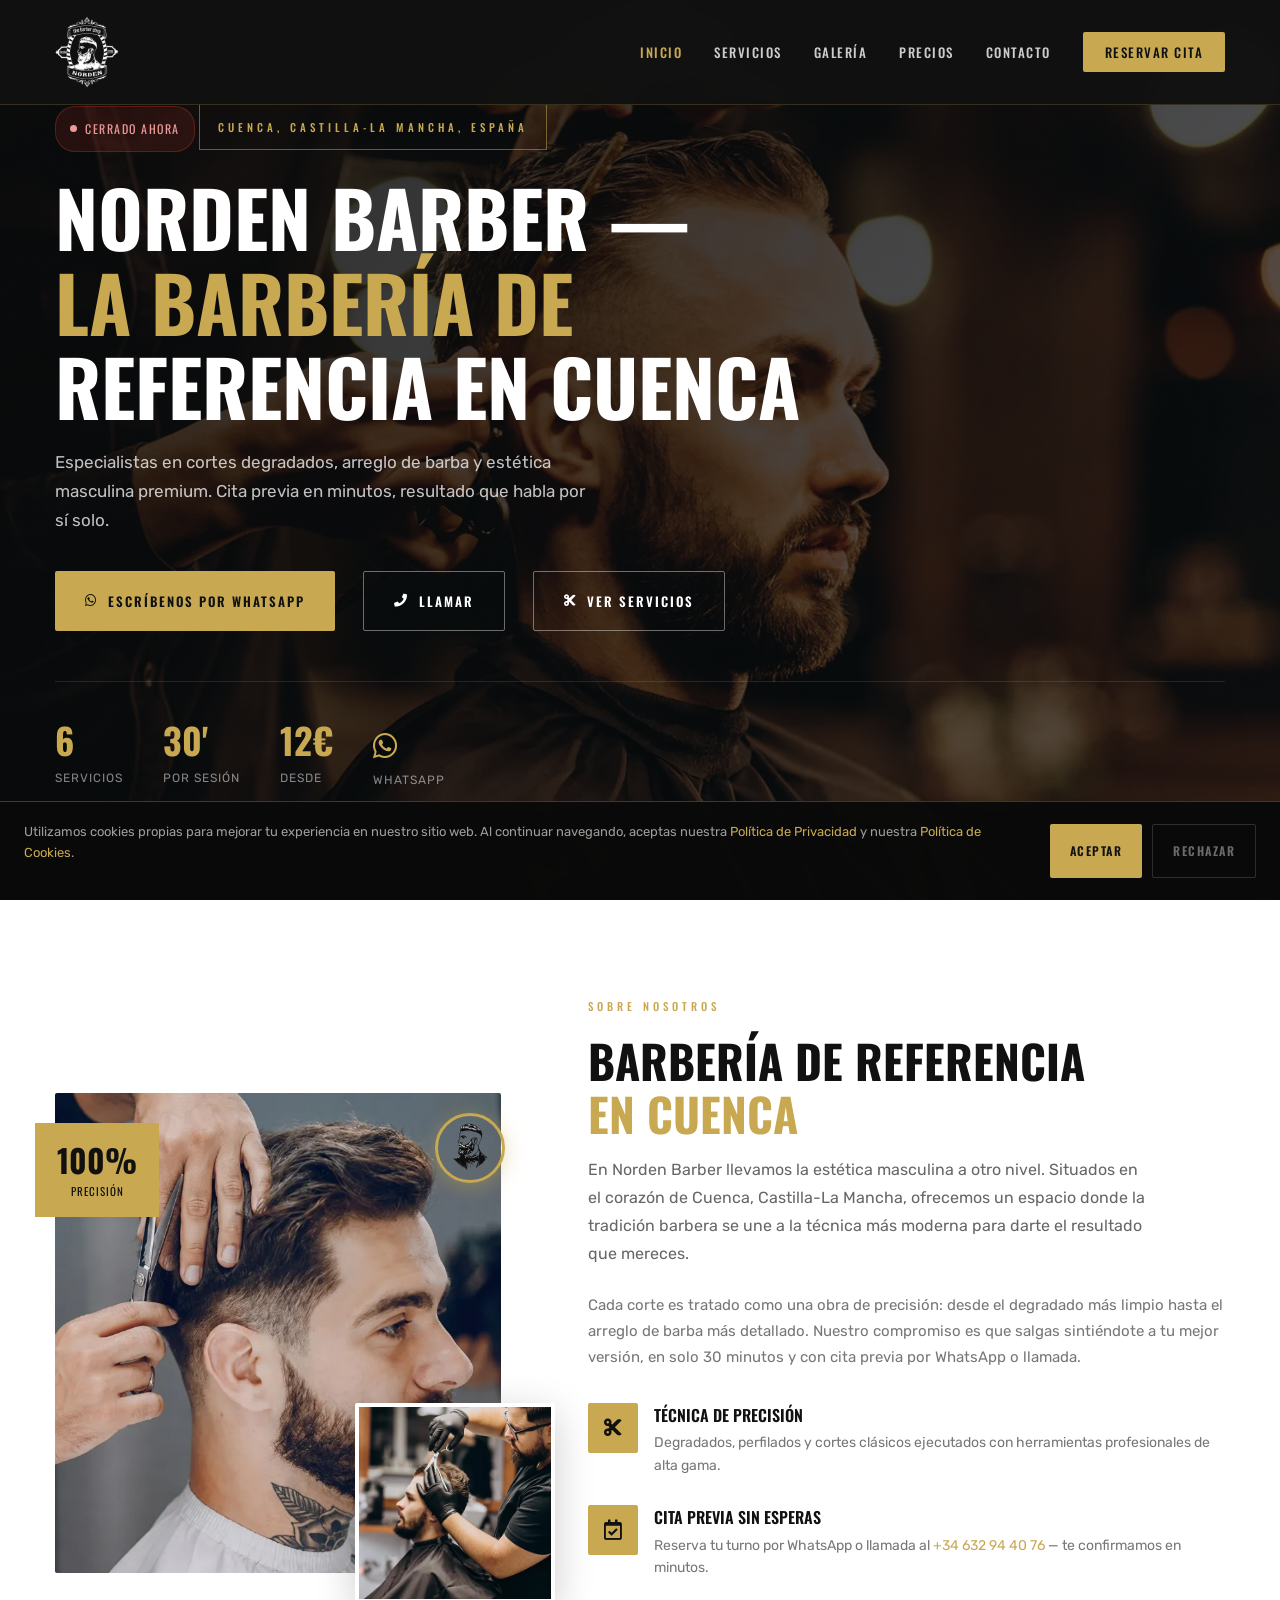
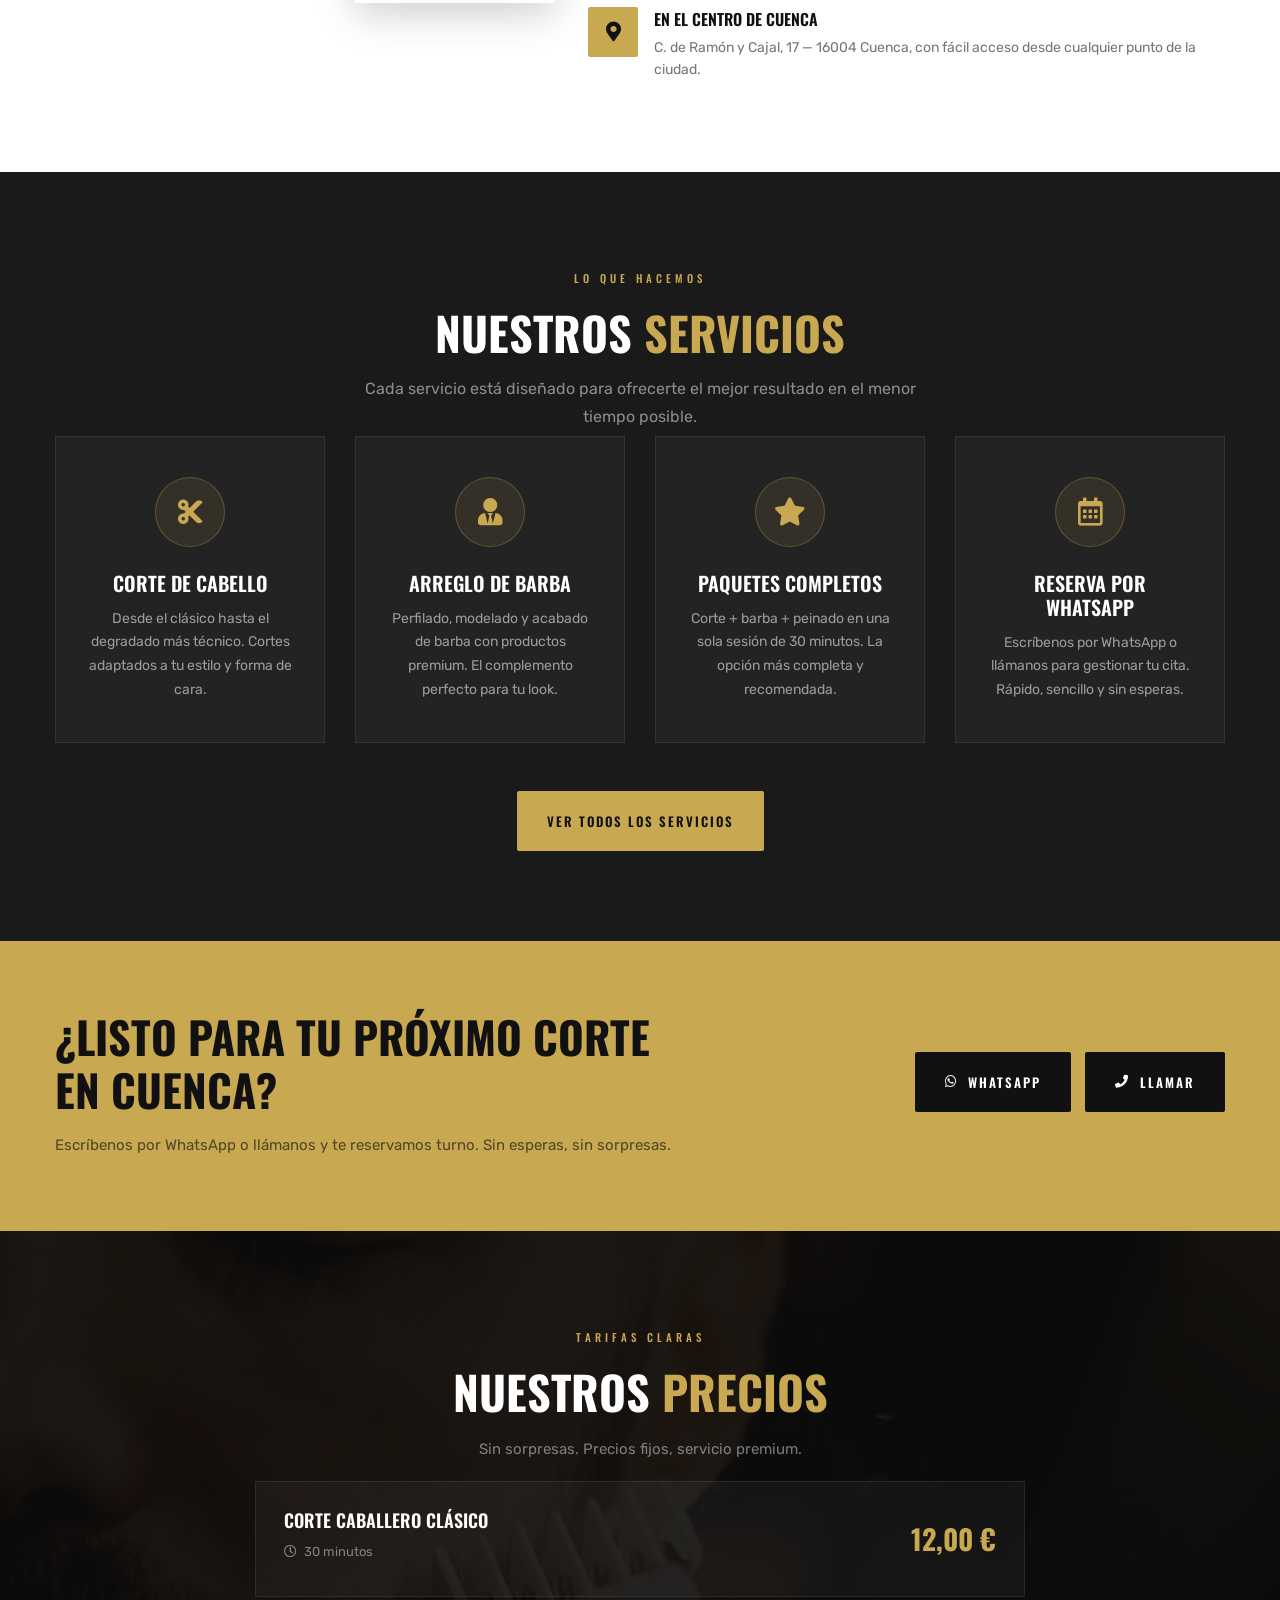
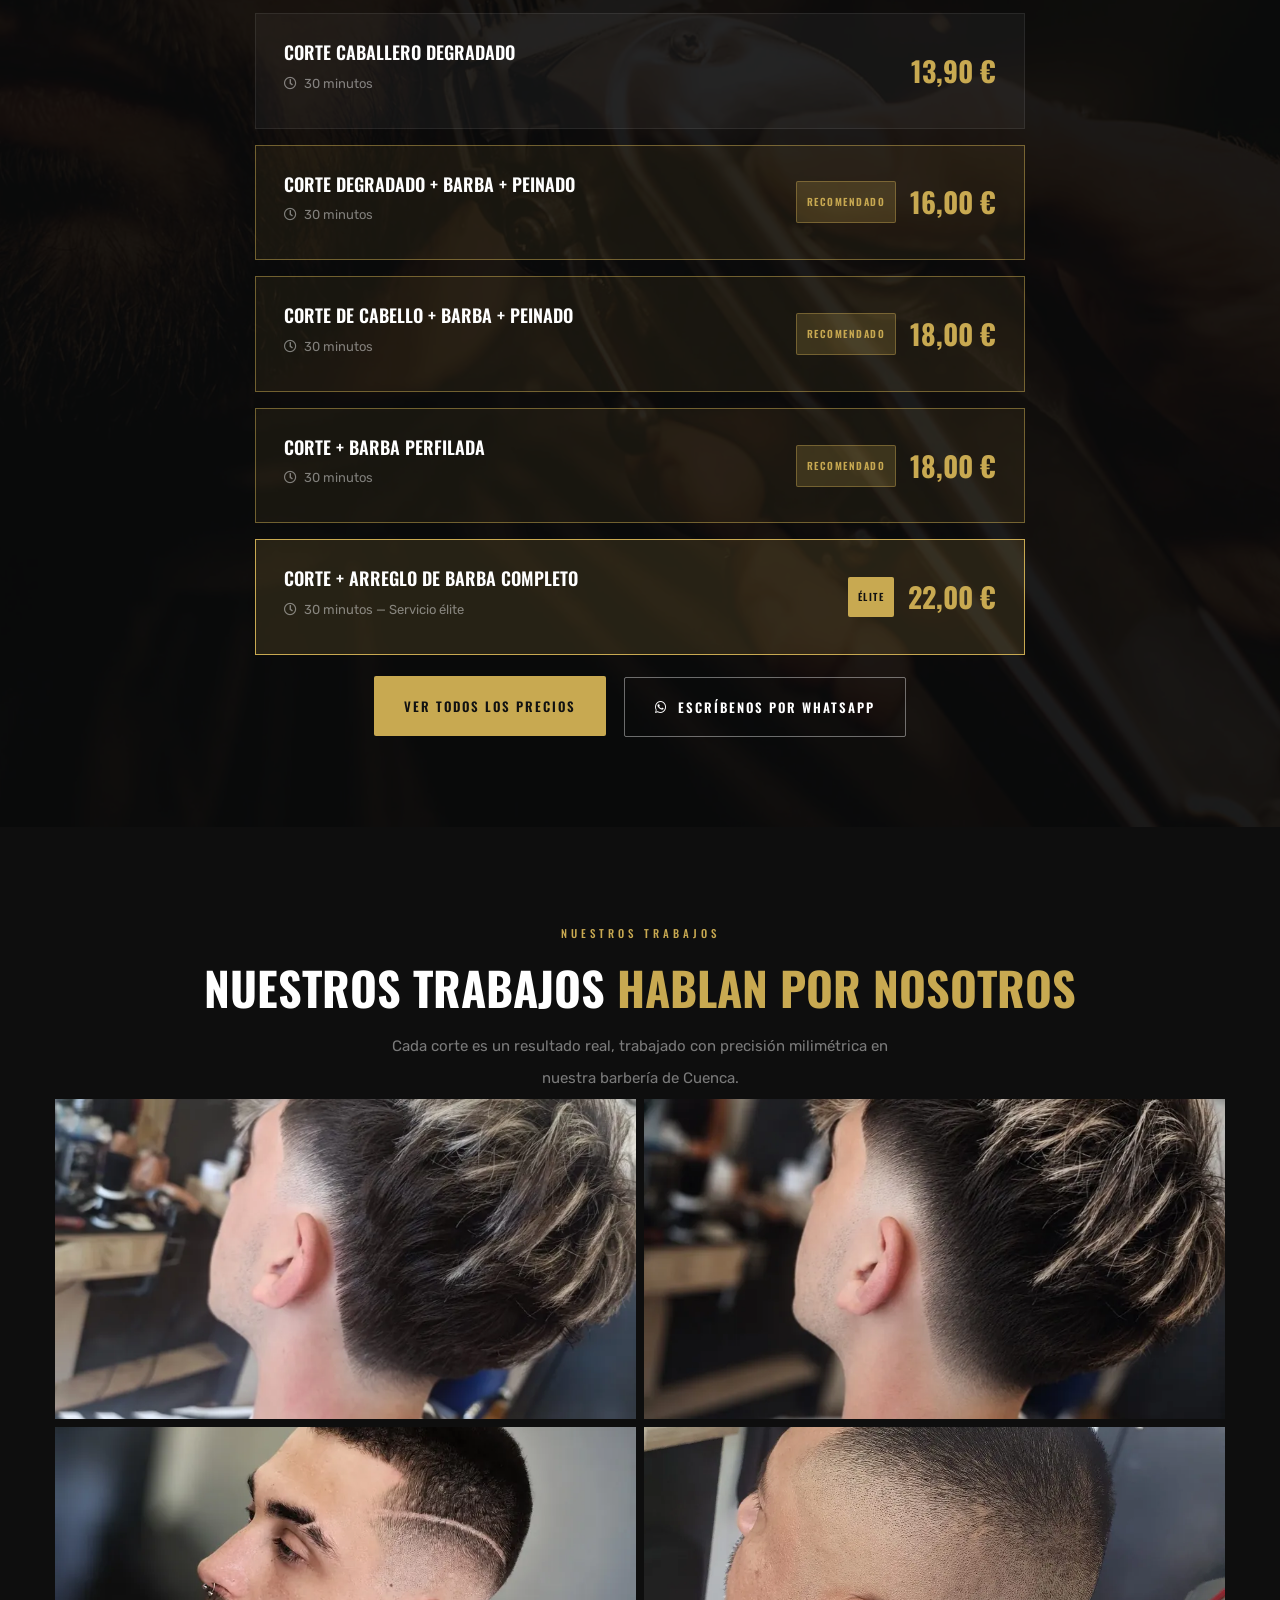
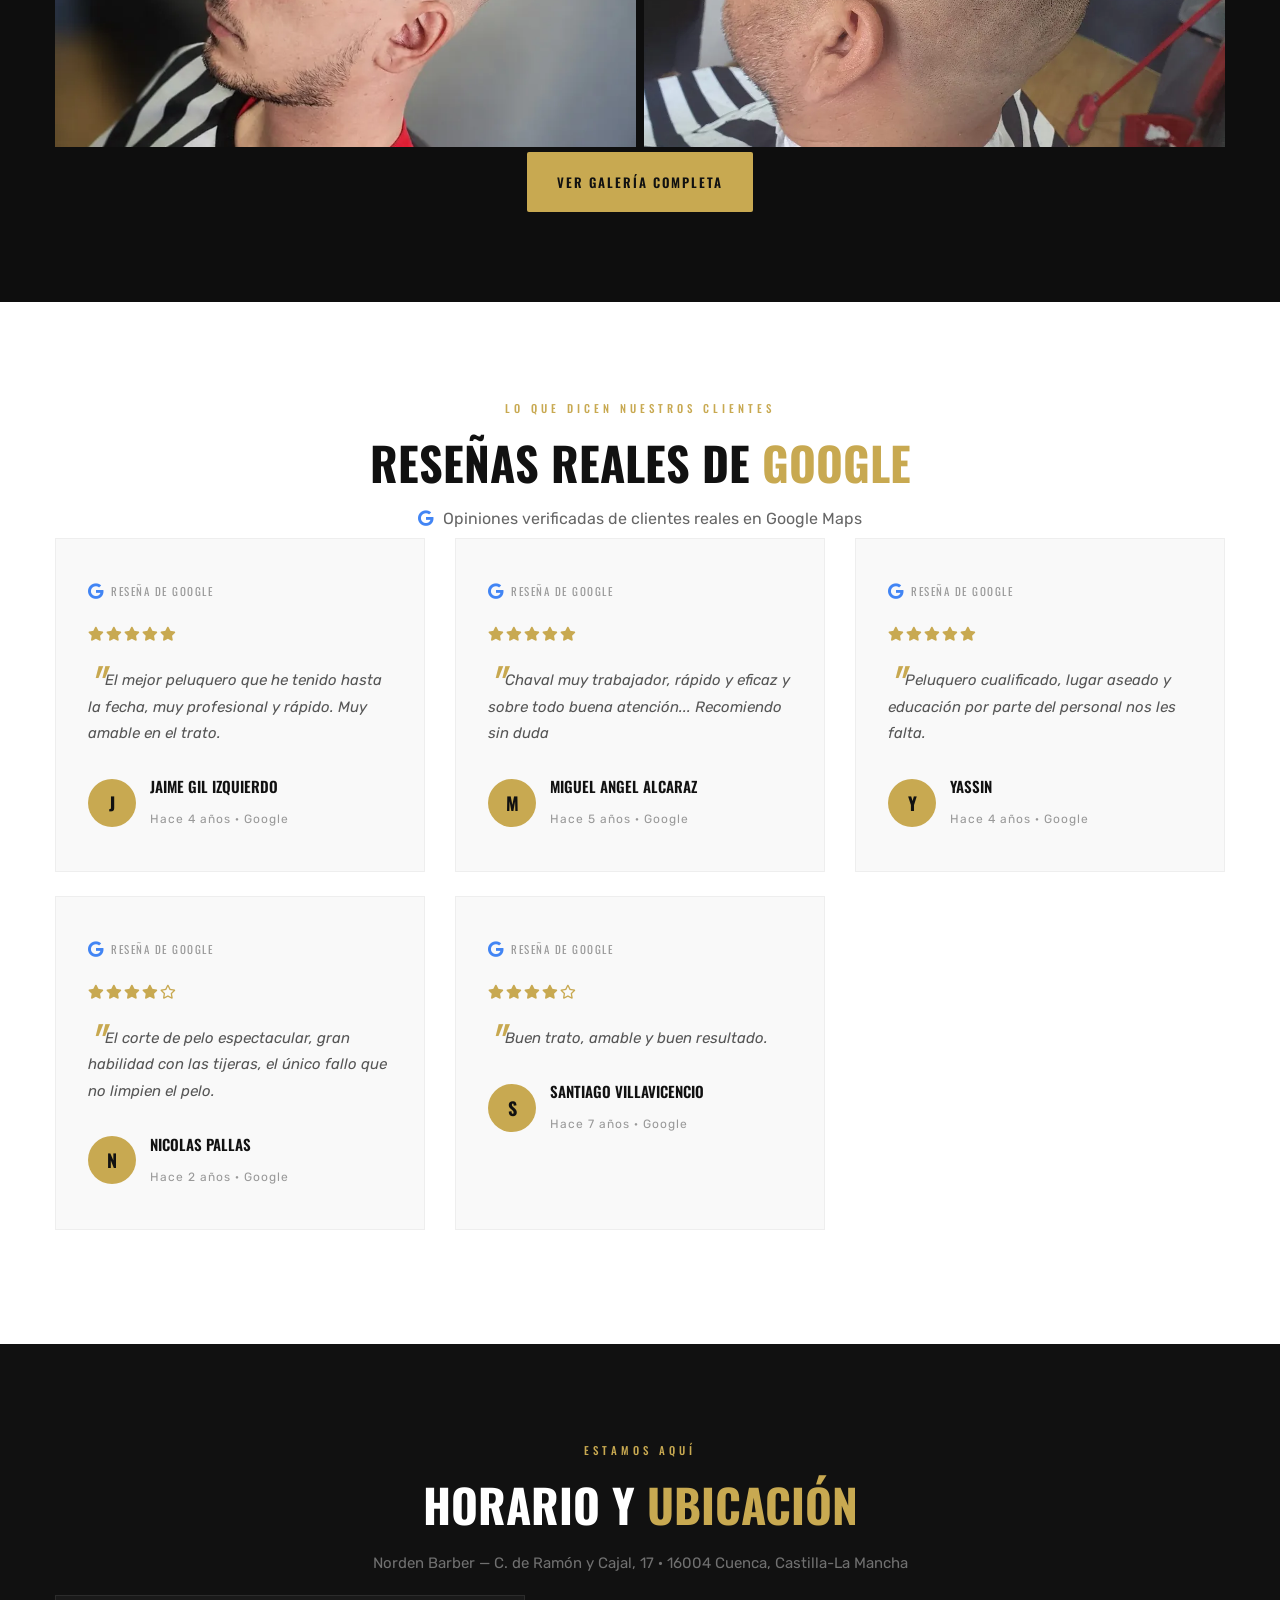
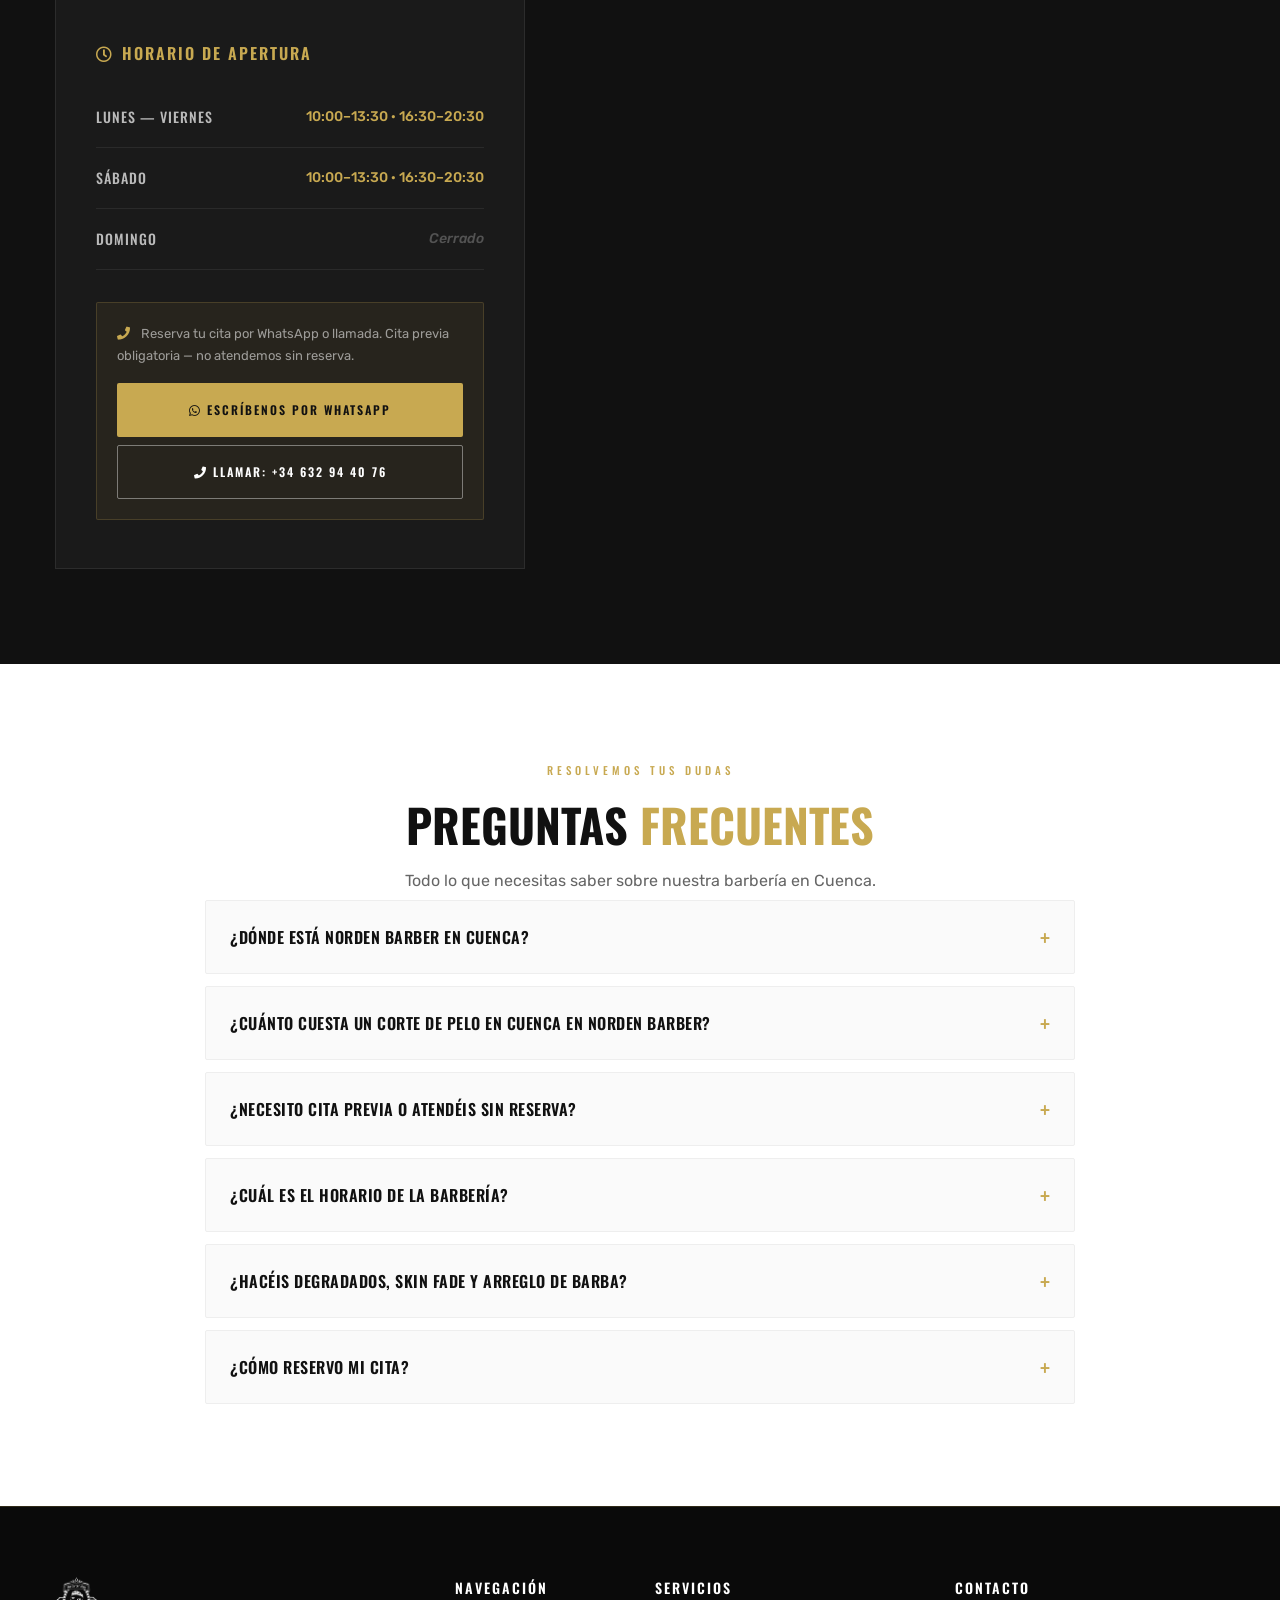
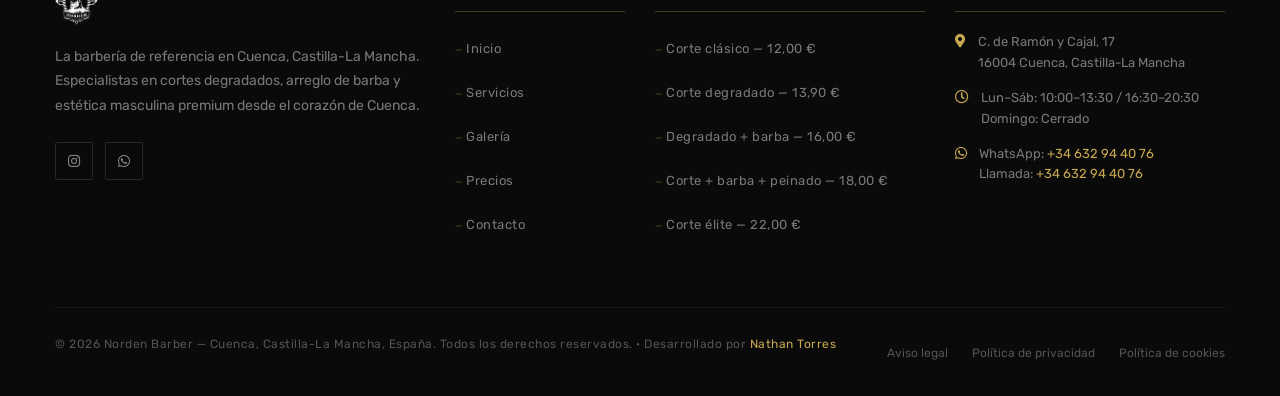
==== commit 4f273d90: "Update Google search favicon" ====
--- a/index.html
+++ b/index.html
@@ -24,10 +24,12 @@
     <meta name="twitter:description" content="Barbería premium en Cuenca, Castilla-La Mancha. Cortes degradados, arreglo de barba y paquetes completos.">
     <meta name="twitter:image" content="https://barbernorden.com/assets/images/og-image.png">
     <title>Norden Barber — Barbería de Referencia en Cuenca</title>
-    <link rel="icon" type="image/png" sizes="32x32" href="assets/images/favicon-32.png">
-    <link rel="icon" type="image/png" sizes="192x192" href="assets/images/favicon-192.png">
-    <link rel="shortcut icon" href="assets/images/favicon.ico">
-    <link rel="apple-touch-icon" href="assets/images/favicon-192.png">
+    <link rel="icon" href="/favicon.ico" sizes="any">
+    <link rel="icon" type="image/png" sizes="48x48" href="/favicon-48x48.png">
+    <link rel="icon" type="image/png" sizes="96x96" href="/favicon-96x96.png">
+    <link rel="icon" type="image/png" sizes="192x192" href="/favicon-192x192.png">
+    <link rel="icon" type="image/png" sizes="512x512" href="/favicon-512x512.png">
+    <link rel="apple-touch-icon" sizes="180x180" href="/apple-touch-icon.png">
     <link rel="preconnect" href="https://fonts.googleapis.com">
     <link rel="preconnect" href="https://fonts.gstatic.com" crossorigin>
     <link rel="preload" as="image" href="assets/images/hero/hero-bg.webp" fetchpriority="high">
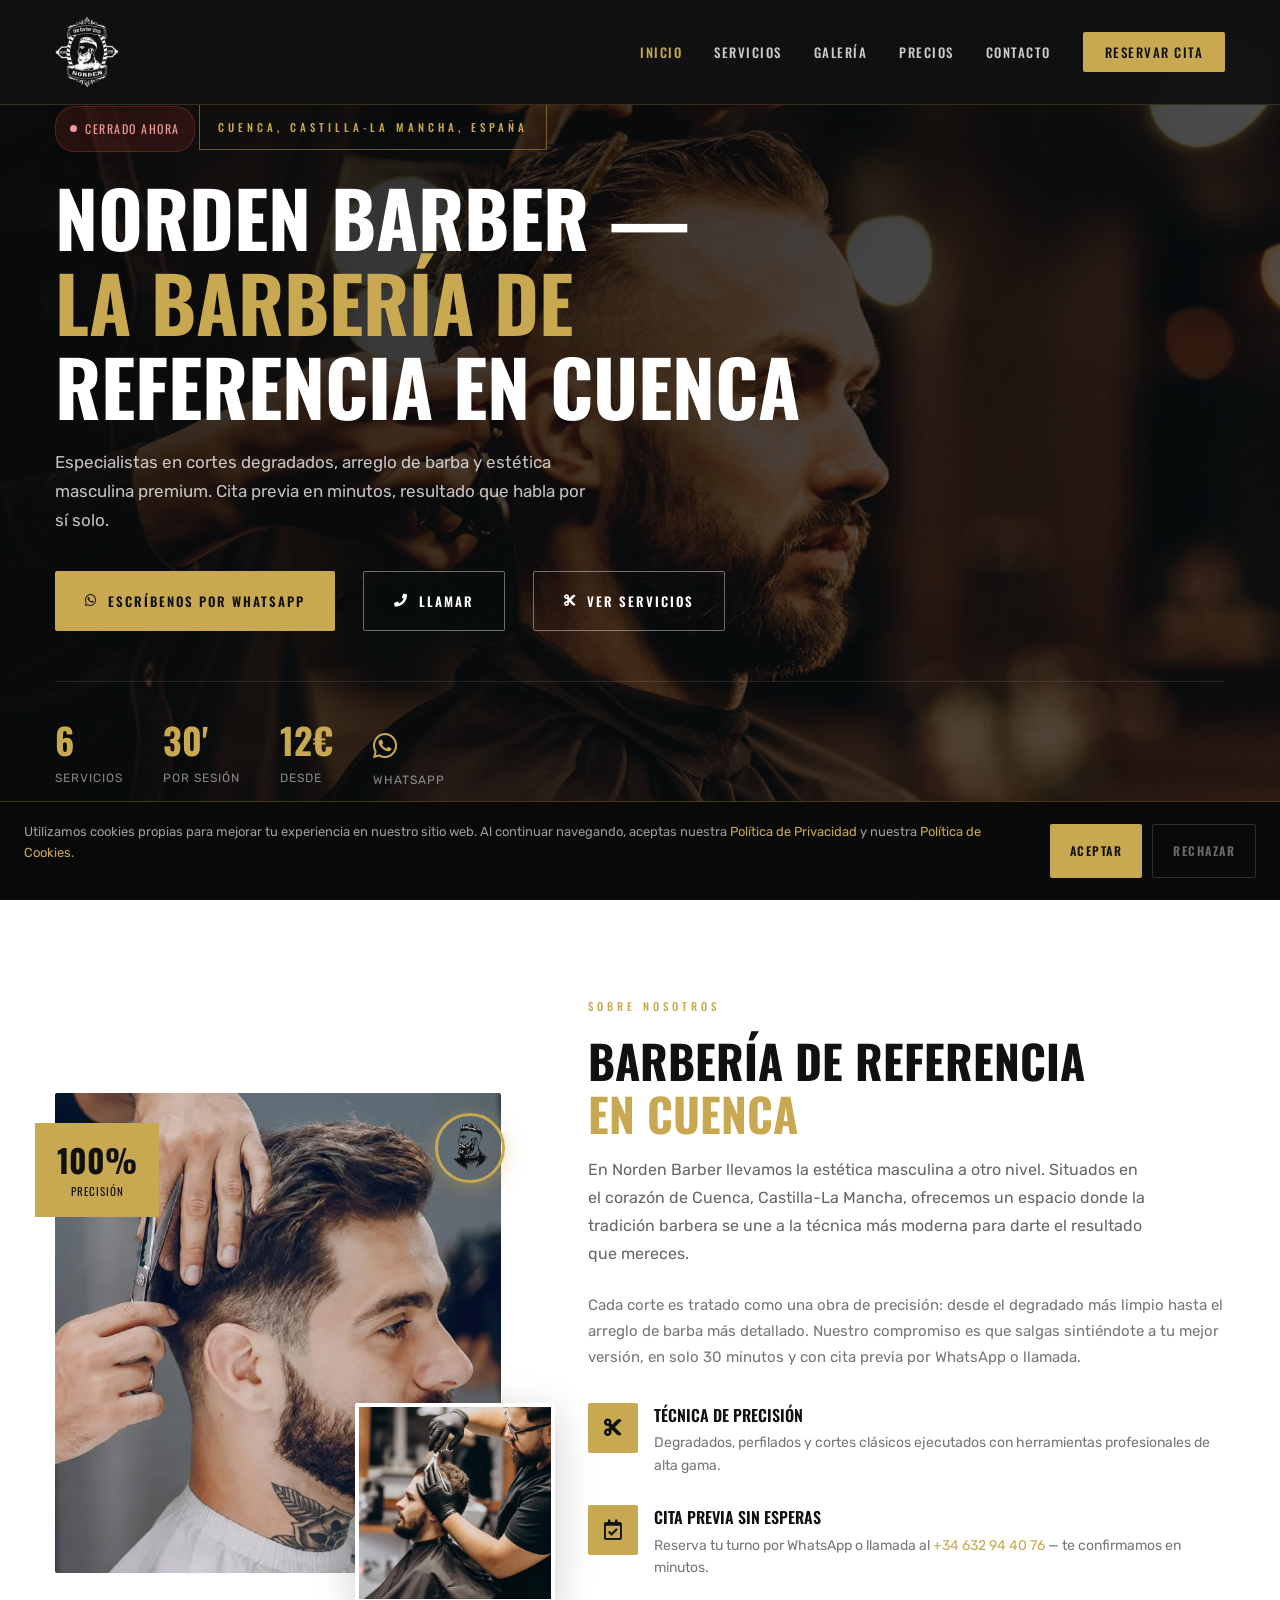
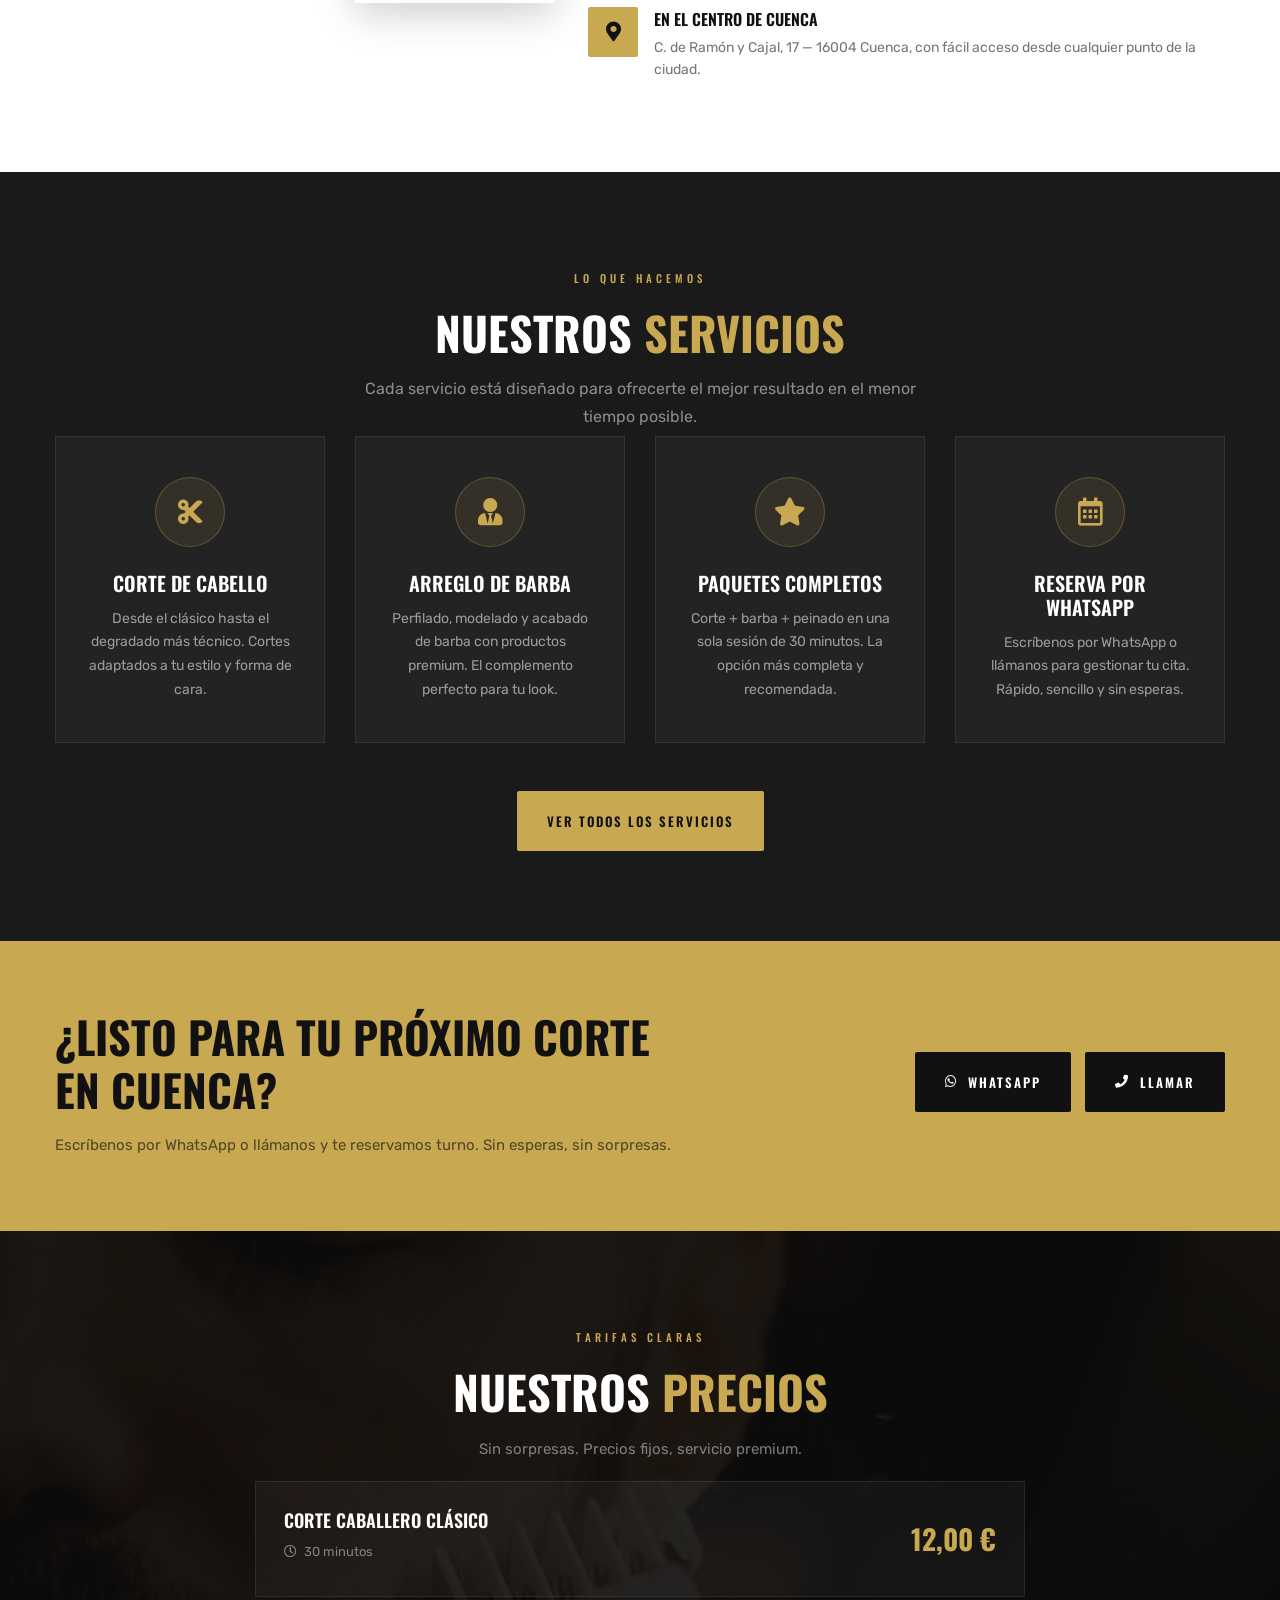
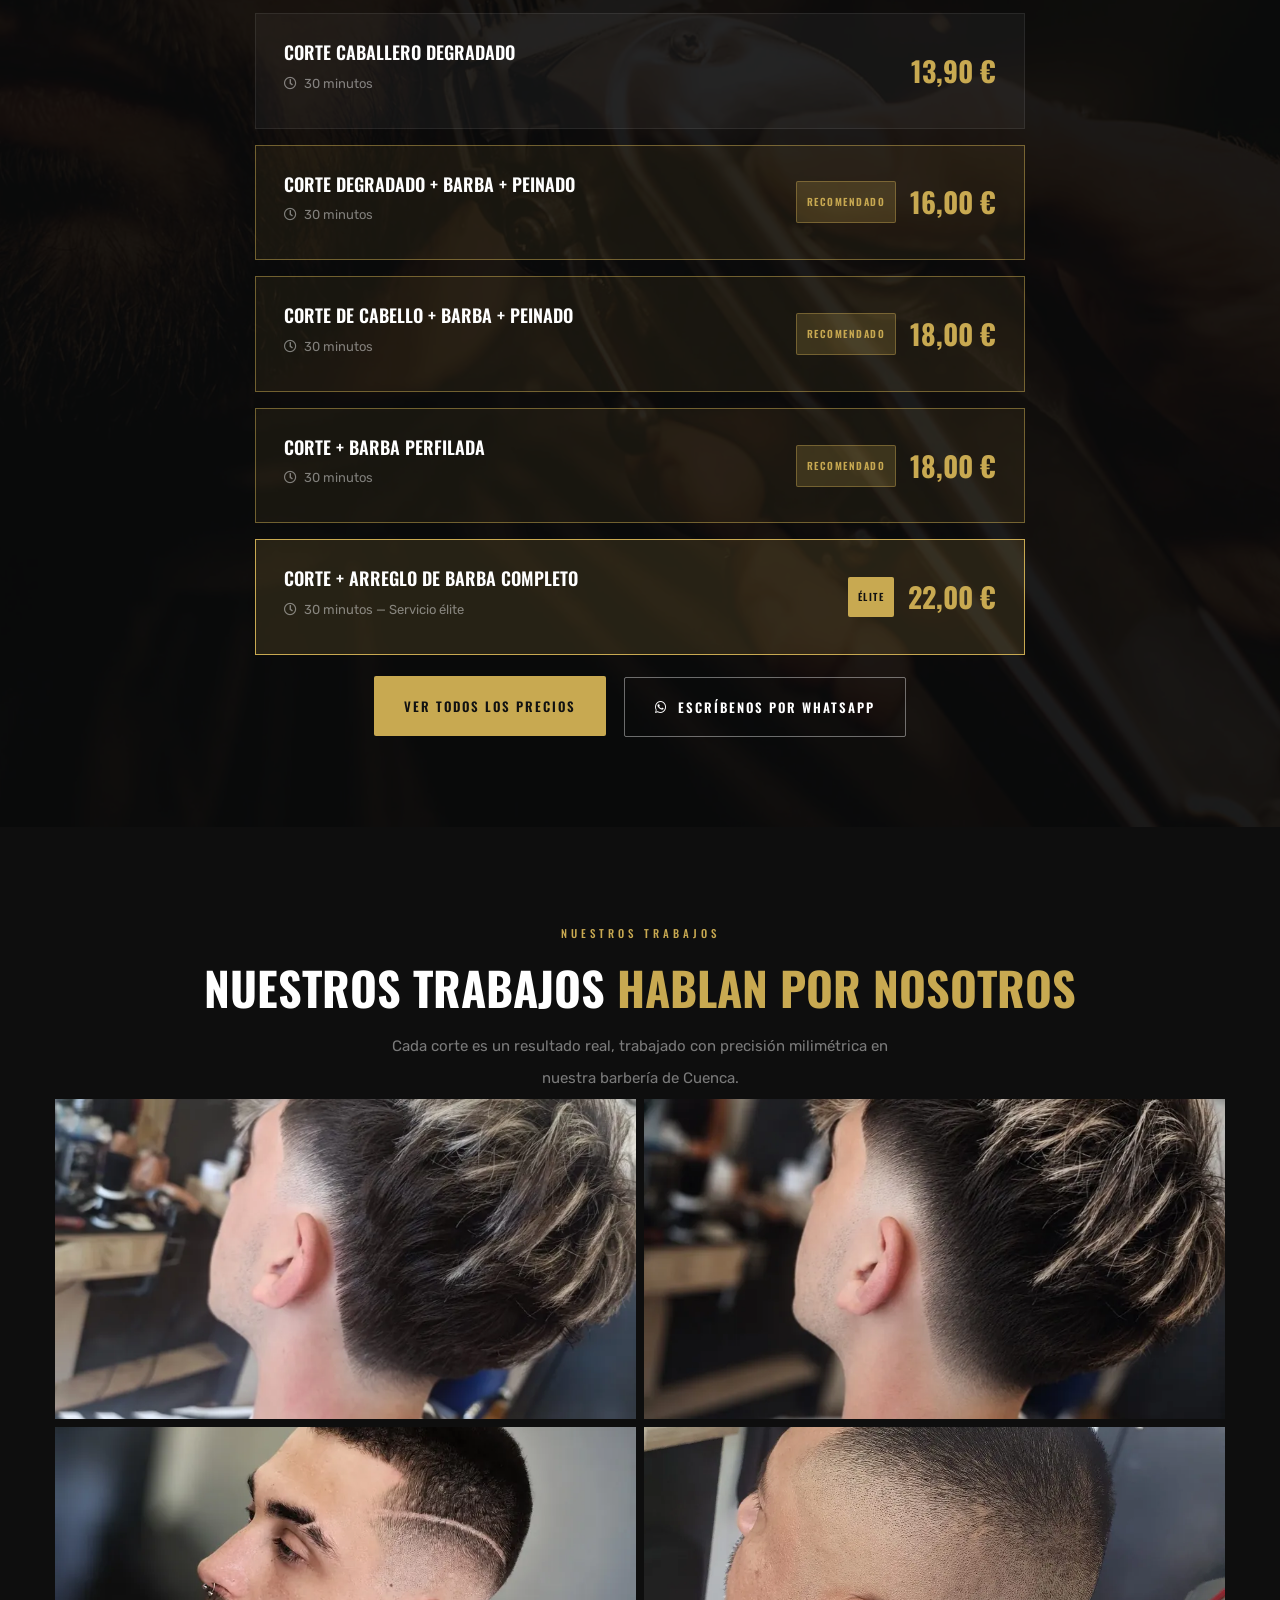
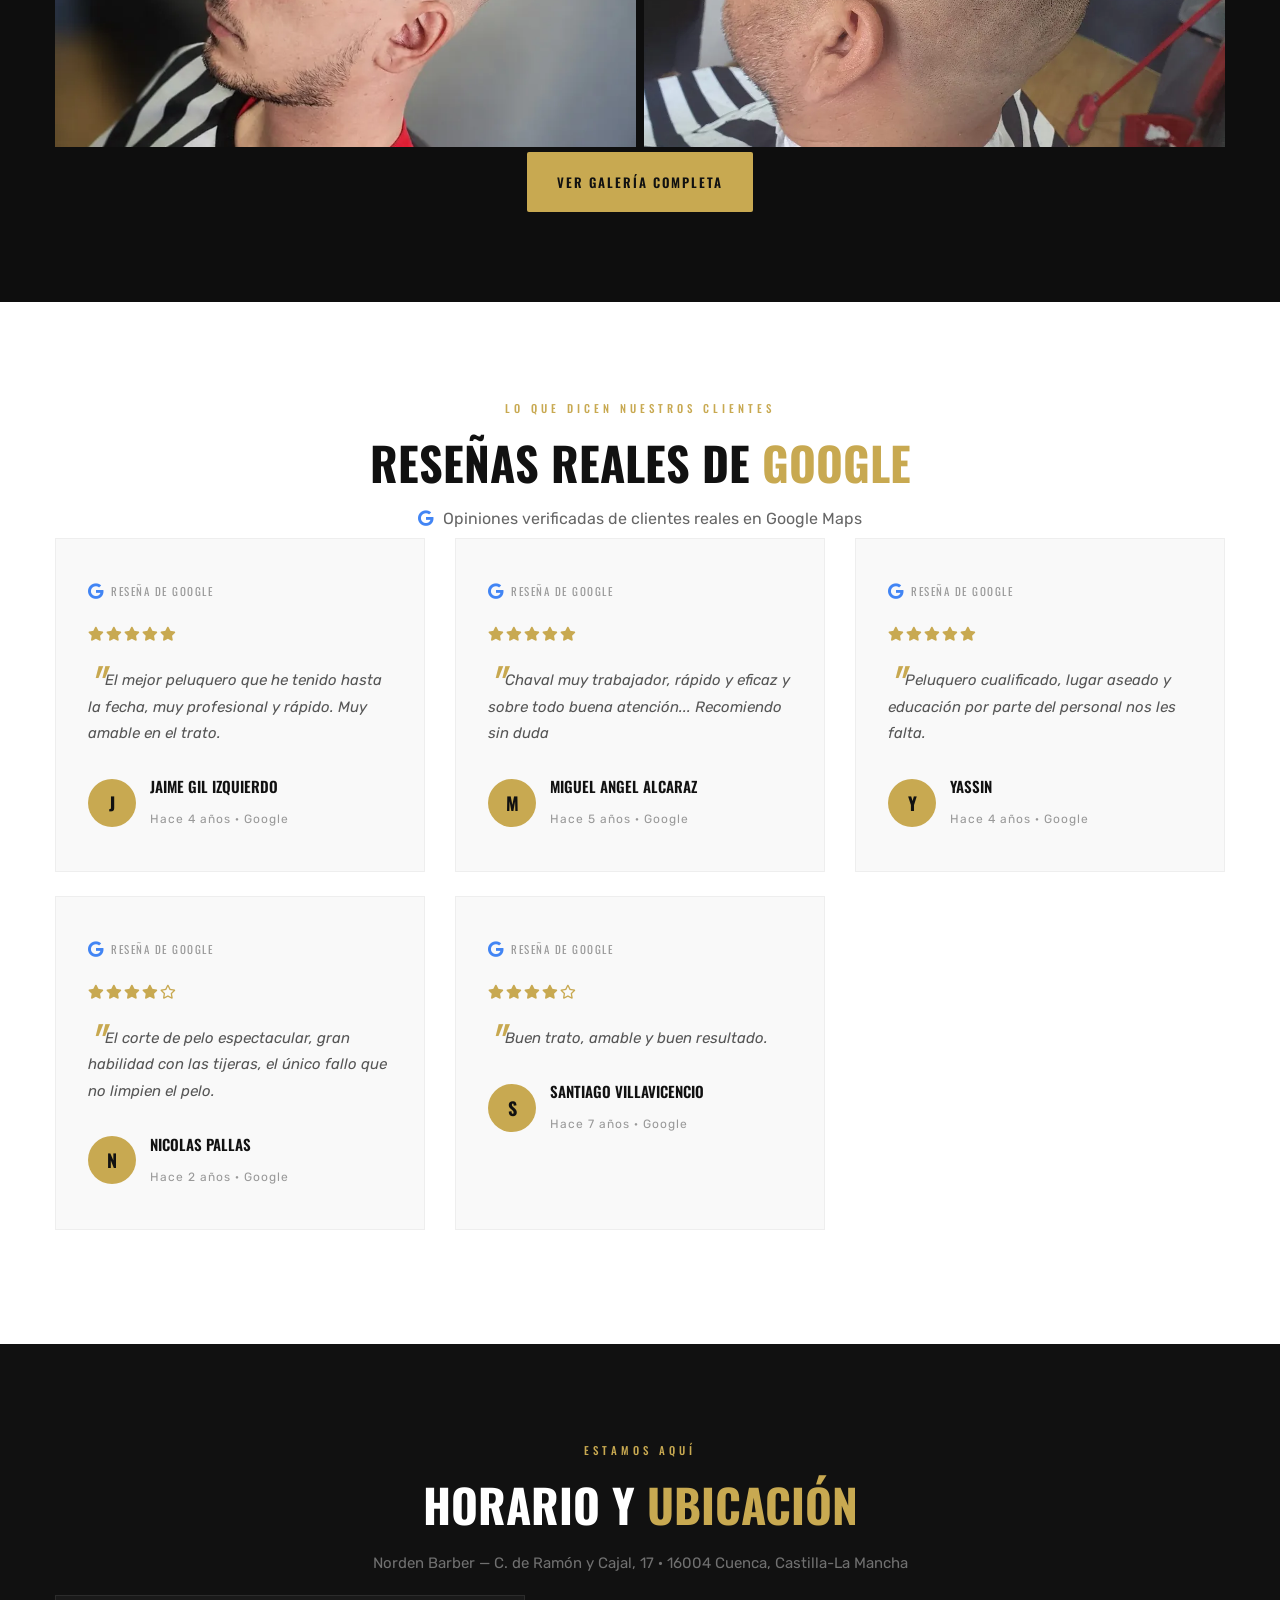
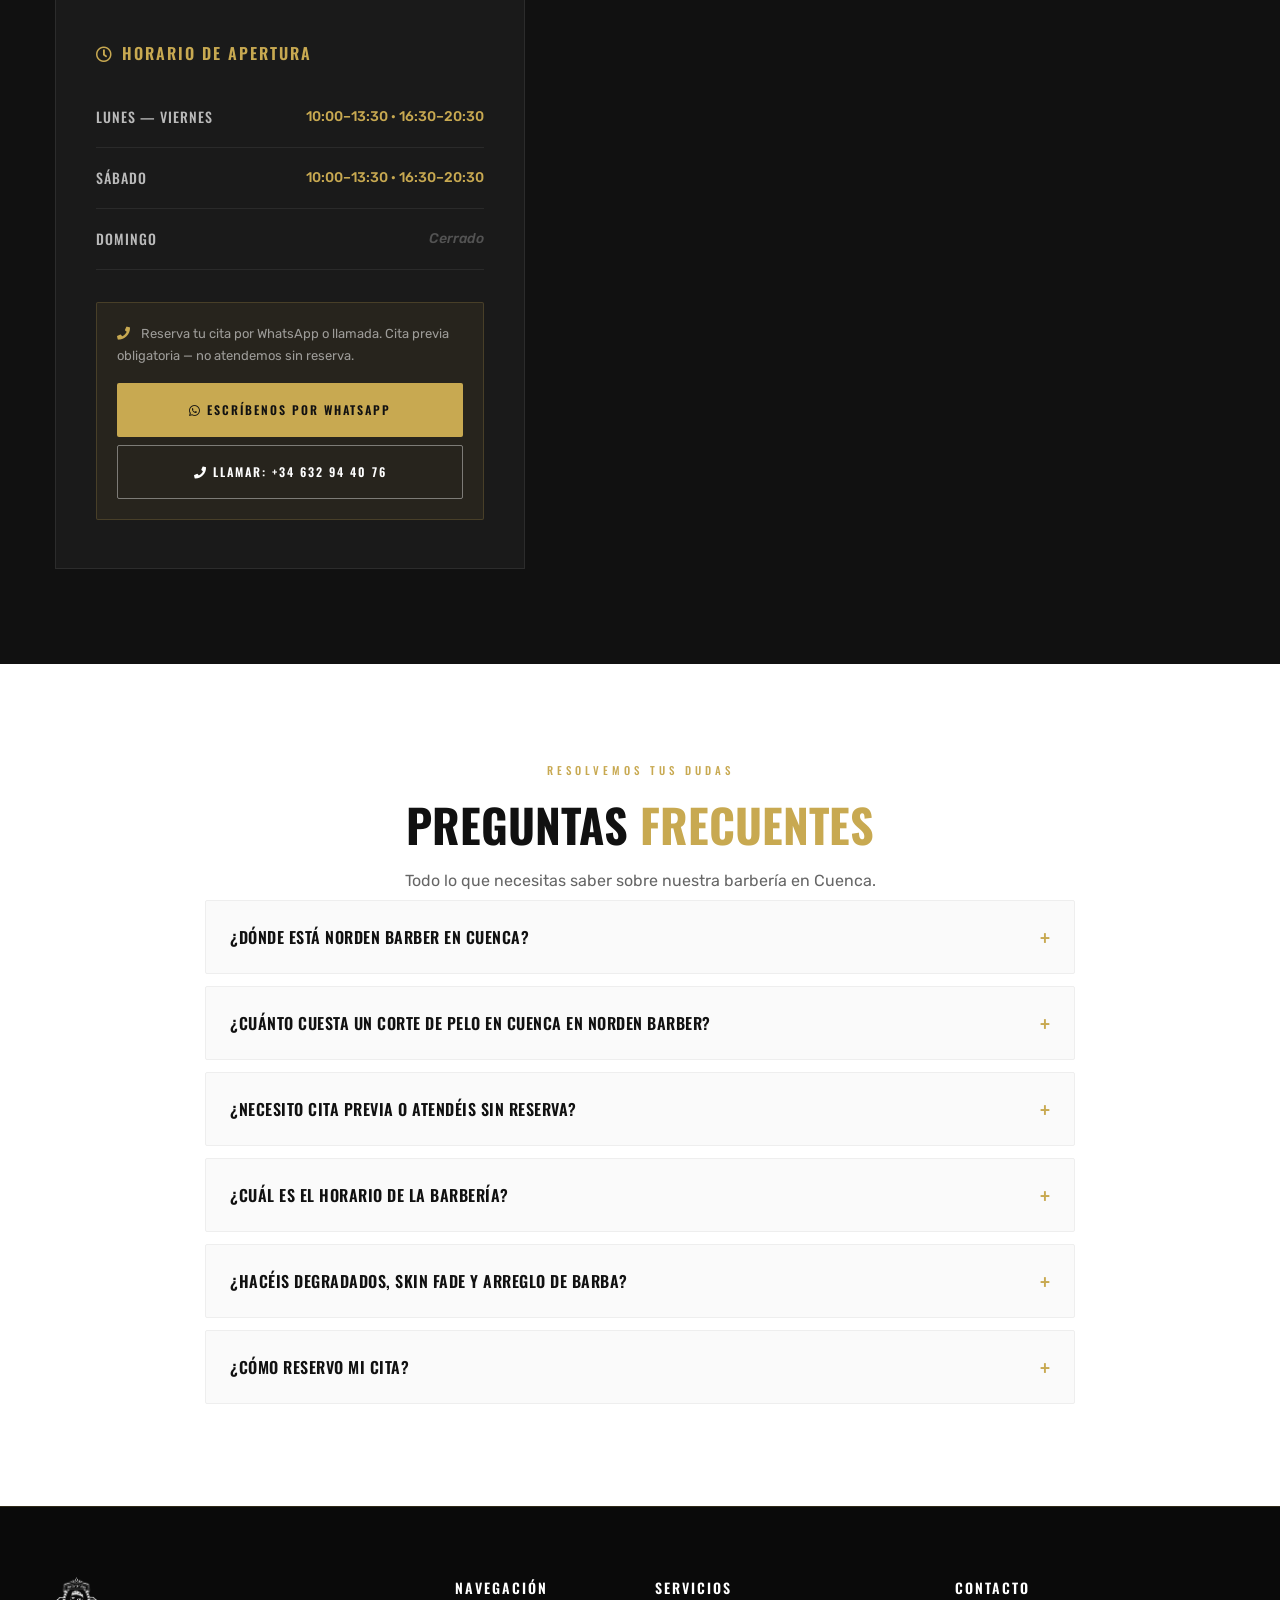
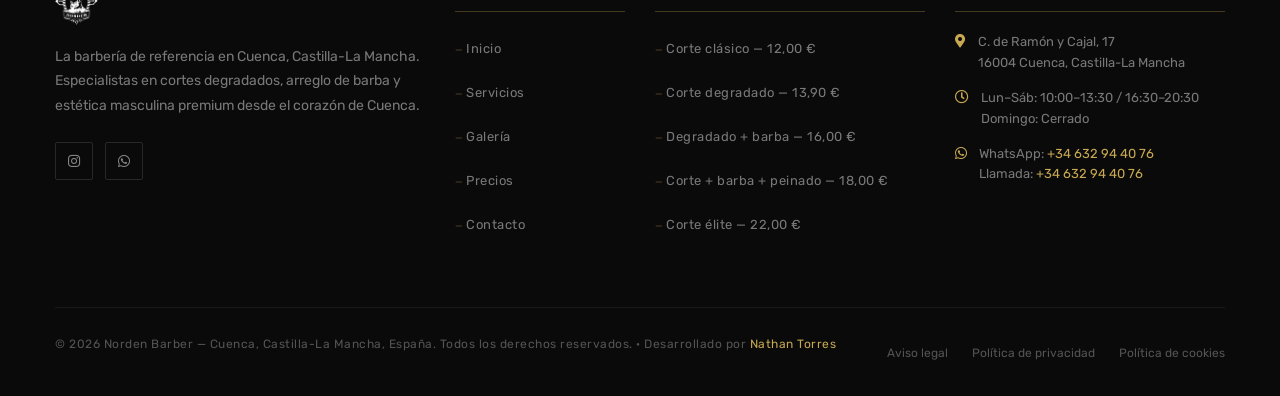
==== commit f24b651a: "SEO improvements: add 404 page, remove unused CSS, eliminate preloader, add hreflang/BreadcrumbList," ====
--- a/index.html
+++ b/index.html
@@ -10,6 +10,8 @@
     <meta name="robots" content="index, follow">
     <meta name="author" content="Norden Barber">
     <link rel="canonical" href="https://barbernorden.com/">
+    <link rel="alternate" hreflang="es-ES" href="https://barbernorden.com/">
+    <link rel="alternate" hreflang="x-default" href="https://barbernorden.com/">
     <meta property="og:title" content="Norden Barber — La Barbería de Referencia en Cuenca">
     <meta property="og:description" content="Barbería premium en Cuenca, Castilla-La Mancha. Cortes degradados, arreglo de barba y paquetes completos. Reserva por WhatsApp o teléfono.">
     <meta property="og:image" content="https://barbernorden.com/assets/images/og-image.png">
@@ -23,12 +25,8 @@
     <meta name="twitter:title" content="Norden Barber — La Barbería de Referencia en Cuenca">
     <meta name="twitter:description" content="Barbería premium en Cuenca, Castilla-La Mancha. Cortes degradados, arreglo de barba y paquetes completos.">
     <meta name="twitter:image" content="https://barbernorden.com/assets/images/og-image.png">
-    <title>Norden Barber — Barbería de Referencia en Cuenca</title>
-    <link rel="icon" href="/favicon.ico" sizes="any">
-    <link rel="icon" type="image/png" sizes="48x48" href="/favicon-48x48.png">
-    <link rel="icon" type="image/png" sizes="96x96" href="/favicon-96x96.png">
-    <link rel="icon" type="image/png" sizes="192x192" href="/favicon-192x192.png">
-    <link rel="icon" type="image/png" sizes="512x512" href="/favicon-512x512.png">
+    <title>Norden Barber | Barbería en Cuenca</title>
+    <link rel="icon" href="/favicon.ico">
     <link rel="apple-touch-icon" sizes="180x180" href="/apple-touch-icon.png">
     <link rel="preconnect" href="https://fonts.googleapis.com">
     <link rel="preconnect" href="https://fonts.gstatic.com" crossorigin>
@@ -36,10 +34,10 @@
     <link rel="preload" as="style" href="https://fonts.googleapis.com/css2?family=Oswald:wght@400;500;600;700&family=Rubik:wght@400;500&display=swap">
     <link rel="stylesheet" href="https://fonts.googleapis.com/css2?family=Oswald:wght@400;500;600;700&family=Rubik:wght@400;500&display=swap" media="print" onload="this.media='all'">
     <noscript><link rel="stylesheet" href="https://fonts.googleapis.com/css2?family=Oswald:wght@400;500;600;700&family=Rubik:wght@400;500&display=swap"></noscript>
-    <link rel="stylesheet" href="assets/css/flaticon.min.css">
+
     <link rel="stylesheet" href="assets/css/fontawesome-5.14.0.min.css">
     <link rel="stylesheet" href="assets/css/bootstrap-4.5.3.min.css">
-    <link rel="stylesheet" href="assets/css/animate.min.css">
+
     <link rel="stylesheet" href="assets/css/style.css">
     <script type="application/ld+json">
     {
@@ -67,33 +65,6 @@
         "latitude": 40.0710372,
         "longitude": -2.1345001
       },
-      "aggregateRating": {
-        "@type": "AggregateRating",
-        "ratingValue": "4.6",
-        "reviewCount": "3",
-        "bestRating": "5",
-        "worstRating": "1"
-      },
-      "review": [
-        {
-          "@type": "Review",
-          "author": {"@type": "Person", "name": "Jaime Gil Izquierdo"},
-          "reviewRating": {"@type": "Rating", "ratingValue": "5", "bestRating": "5"},
-          "reviewBody": "El mejor peluquero que he tenido hasta la fecha, muy profesional y rápido. Muy amable en el trato."
-        },
-        {
-          "@type": "Review",
-          "author": {"@type": "Person", "name": "Miguel Angel Alcaraz"},
-          "reviewRating": {"@type": "Rating", "ratingValue": "5", "bestRating": "5"},
-          "reviewBody": "Chaval muy trabajador, rápido y eficaz y sobre todo buena atención. Recomiendo sin duda."
-        },
-        {
-          "@type": "Review",
-          "author": {"@type": "Person", "name": "Yassin"},
-          "reviewRating": {"@type": "Rating", "ratingValue": "5", "bestRating": "5"},
-          "reviewBody": "Peluquero cualificado, lugar aseado y educación por parte del personal."
-        }
-      ],
       "openingHoursSpecification": [
         {
           "@type": "OpeningHoursSpecification",
@@ -1059,23 +1030,7 @@
             transform: translateY(-2px);
         }
 
-        /* --- PRELOADER --- */
-        .nb-preloader {
-            position: fixed;
-            inset: 0;
-            background: #111;
-            z-index: 999999;
-            display: flex;
-            align-items: center;
-            justify-content: center;
-            transition: opacity 0.5s;
-        }
-        .nb-preloader.hidden { opacity: 0; pointer-events: none; }
-        .nb-preloader-logo img { height: 160px; animation: pulse-logo 1.5s infinite; }
-        @keyframes pulse-logo {
-            0%,100% { opacity: 1; transform: scale(1); }
-            50% { opacity: 0.7; transform: scale(0.97); }
-        }
+
 
         /* --- RESPONSIVE --- */
         @media (max-width: 991px) {
@@ -1128,6 +1083,48 @@
           "logo": "https://barbernorden.com/assets/images/logos/logo.png",
           "telephone": "+34632944076",
           "sameAs": ["https://www.instagram.com/norden.barber.shop/"]
+        },
+        {
+          "@type": "BreadcrumbList",
+          "@id": "https://barbernorden.com/#breadcrumb",
+          "itemListElement": [
+            {
+              "@type": "ListItem",
+              "position": 1,
+              "name": "Inicio",
+              "item": "https://barbernorden.com/"
+            }
+          ]
+        },
+        {
+          "@type": "SiteNavigationElement",
+          "@id": "https://barbernorden.com/#nav-inicio",
+          "name": "Inicio",
+          "url": "https://barbernorden.com/"
+        },
+        {
+          "@type": "SiteNavigationElement",
+          "@id": "https://barbernorden.com/#nav-servicios",
+          "name": "Servicios",
+          "url": "https://barbernorden.com/services.html"
+        },
+        {
+          "@type": "SiteNavigationElement",
+          "@id": "https://barbernorden.com/#nav-galeria",
+          "name": "Galería",
+          "url": "https://barbernorden.com/portfolio.html"
+        },
+        {
+          "@type": "SiteNavigationElement",
+          "@id": "https://barbernorden.com/#nav-precios",
+          "name": "Precios",
+          "url": "https://barbernorden.com/pricing.html"
+        },
+        {
+          "@type": "SiteNavigationElement",
+          "@id": "https://barbernorden.com/#nav-contacto",
+          "name": "Contacto",
+          "url": "https://barbernorden.com/contact.html"
         }
       ]
     }
@@ -1135,18 +1132,13 @@
 </head>
 <body>
 
-    <!-- Preloader -->
-    <div class="nb-preloader" id="nbPreloader">
-        <div class="nb-preloader-logo">
-            <img src="assets/images/logos/logo.png" alt="Norden Barber Cuenca">
-        </div>
-    </div>
+
 
     <!-- Cookie Banner RGPD -->
     <div class="nb-cookie-banner" id="nbCookieBanner">
         <p class="nb-cookie-text">
             Utilizamos cookies propias para mejorar tu experiencia en nuestro sitio web. Al continuar navegando, aceptas nuestra
-            <a href="contact.html#privacidad">Política de Privacidad</a> y nuestra <a href="contact.html#cookies">Política de Cookies</a>.
+            <a href="/contact.html#privacidad">Política de Privacidad</a> y nuestra <a href="/contact.html#cookies">Política de Cookies</a>.
         </p>
         <div class="nb-cookie-actions">
             <button class="nb-cookie-accept" id="nbCookieAccept">Aceptar</button>
@@ -1163,16 +1155,16 @@
     <header class="nb-header" id="nbHeader">
         <div class="container">
             <div class="nb-header-inner">
-                <a href="index.html" class="nb-logo" aria-label="Norden Barber — Inicio">
-                    <img src="assets/images/logos/logo.png" alt="Norden Barber — Barbería en Cuenca">
+                <a href="/" class="nb-logo" aria-label="Norden Barber — Inicio">
+                    <img src="assets/images/logos/logo.png" alt="Norden Barber — Barbería en Cuenca" width="355" height="400">
                 </a>
                 <nav aria-label="Navegación principal">
                     <ul class="nb-nav">
-                        <li><a href="index.html" class="active">Inicio</a></li>
-                        <li><a href="services.html">Servicios</a></li>
-                        <li><a href="portfolio.html">Galería</a></li>
-                        <li><a href="pricing.html">Precios</a></li>
-                        <li><a href="contact.html">Contacto</a></li>
+                        <li><a href="/" class="active">Inicio</a></li>
+                        <li><a href="/services.html">Servicios</a></li>
+                        <li><a href="/portfolio.html">Galería</a></li>
+                        <li><a href="/pricing.html">Precios</a></li>
+                        <li><a href="/contact.html">Contacto</a></li>
                         <li>
                             <a href="https://wa.me/34632944076?text=Hola%2C%20me%20gustar%C3%ADa%20reservar%20una%20cita%20en%20Norden%20Barber" target="_blank" rel="noopener" class="nb-btn-reservar">
                                 Reservar cita
@@ -1185,11 +1177,11 @@
                 </button>
             </div>
             <nav class="nb-mobile-menu" id="nbMobileMenu" aria-label="Menú móvil">
-                <a href="index.html">Inicio</a>
-                <a href="services.html">Servicios</a>
-                <a href="portfolio.html">Galería</a>
-                <a href="pricing.html">Precios</a>
-                <a href="contact.html">Contacto</a>
+                <a href="/">Inicio</a>
+                <a href="/services.html">Servicios</a>
+                <a href="/portfolio.html">Galería</a>
+                <a href="/pricing.html">Precios</a>
+                <a href="/contact.html">Contacto</a>
                 <a href="https://wa.me/34632944076?text=Hola%2C%20me%20gustar%C3%ADa%20reservar%20una%20cita%20en%20Norden%20Barber" target="_blank" rel="noopener" class="nb-btn-reservar">Reservar cita</a>
             </nav>
         </div>
@@ -1210,7 +1202,7 @@
                     <a href="tel:+34632944076" class="nb-btn-outline" style="margin-right:14px;">
                         <i class="fas fa-phone"></i> Llamar
                     </a>
-                    <a href="services.html" class="nb-btn-outline">
+                    <a href="/services.html" class="nb-btn-outline">
                         <i class="fas fa-cut"></i> Ver servicios
                     </a>
                 </div>
@@ -1242,14 +1234,14 @@
             <div class="row align-items-center">
                 <div class="col-lg-5 mb-5 mb-lg-0">
                     <div class="nb-about-img-wrap pr-lg-4">
-                        <img src="assets/images/about/about-left.webp" alt="Interior de Norden Barber, barbería en Cuenca" class="nb-about-img-main">
-                        <img src="assets/images/about/about-right.webp" alt="Detalle de servicio en Norden Barber Cuenca" class="nb-about-img-accent">
+                        <img src="assets/images/about/about-left.webp" alt="Interior de Norden Barber, barbería en Cuenca" class="nb-about-img-main" width="642" height="1024">
+                        <img src="assets/images/about/about-right.webp" alt="Detalle de servicio en Norden Barber Cuenca" class="nb-about-img-accent" width="445" height="563">
                         <div class="nb-about-badge">
                             <span class="big">100%</span>
                             <span class="small">Precisión</span>
                         </div>
                         <div style="position:absolute; top:20px; right:20px; z-index:2;">
-                            <img src="assets/images/favicon-logo.png" alt="Norden Barber" style="width:70px;height:70px;border-radius:50%;border:3px solid var(--gold);box-shadow:0 4px 20px rgba(200,169,81,0.4);">
+                            <img src="assets/images/favicon-logo.png" alt="Norden Barber" style="width:70px;height:70px;border-radius:50%;border:3px solid var(--gold);box-shadow:0 4px 20px rgba(200,169,81,0.4);" width="256" height="256">
                         </div>
                     </div>
                 </div>
@@ -1341,7 +1333,7 @@
                 </div>
             </div>
             <div class="text-center mt-4">
-                <a href="services.html" class="nb-btn-primary">Ver todos los servicios</a>
+                <a href="/services.html" class="nb-btn-primary">Ver todos los servicios</a>
             </div>
         </div>
     </section>
@@ -1437,7 +1429,7 @@
                 </div>
             </div>
             <div class="text-center mt-5">
-                <a href="pricing.html" class="nb-btn-primary" style="margin-right:14px;">Ver todos los precios</a>
+                <a href="/pricing.html" class="nb-btn-primary" style="margin-right:14px;">Ver todos los precios</a>
                 <a href="https://wa.me/34632944076?text=Hola%2C%20me%20gustar%C3%ADa%20reservar%20una%20cita%20en%20Norden%20Barber" target="_blank" rel="noopener" class="nb-btn-outline">
                     <i class="fab fa-whatsapp"></i> Escríbenos por WhatsApp
                 </a>
@@ -1455,7 +1447,7 @@
             </div>
             <div class="nb-gallery-grid">
                 <div class="nb-gallery-item">
-                    <img src="assets/images/gellary/real-cut-1.webp" alt="Corte degradado con reflejos rubios — Norden Barber Cuenca" loading="lazy">
+                    <img src="assets/images/gellary/real-cut-1.webp" alt="Corte degradado con reflejos rubios — Norden Barber Cuenca" loading="lazy" width="828" height="1100">
                     <div class="nb-gallery-overlay">
                         <div class="nb-gallery-overlay-text">
                             <small>Norden Barber · Cuenca</small>
@@ -1464,7 +1456,7 @@
                     </div>
                 </div>
                 <div class="nb-gallery-item">
-                    <img src="assets/images/gellary/real-cut-2.webp" alt="Corte degradado oscuro clásico — Norden Barber Cuenca" loading="lazy">
+                    <img src="assets/images/gellary/real-cut-2.webp" alt="Corte degradado oscuro clásico — Norden Barber Cuenca" loading="lazy" width="826" height="1100">
                     <div class="nb-gallery-overlay">
                         <div class="nb-gallery-overlay-text">
                             <small>Norden Barber · Cuenca</small>
@@ -1473,7 +1465,7 @@
                     </div>
                 </div>
                 <div class="nb-gallery-item">
-                    <img src="assets/images/gellary/real-cut-3.webp" alt="Corte con línea de diseño y fade lateral — Norden Barber Cuenca" loading="lazy">
+                    <img src="assets/images/gellary/real-cut-3.webp" alt="Corte con línea de diseño y fade lateral — Norden Barber Cuenca" loading="lazy" width="825" height="1100">
                     <div class="nb-gallery-overlay">
                         <div class="nb-gallery-overlay-text">
                             <small>Norden Barber · Cuenca</small>
@@ -1482,7 +1474,7 @@
                     </div>
                 </div>
                 <div class="nb-gallery-item">
-                    <img src="assets/images/gellary/real-cut-4.webp" alt="Skin fade muy limpio — Norden Barber Cuenca" loading="lazy">
+                    <img src="assets/images/gellary/real-cut-4.webp" alt="Skin fade muy limpio — Norden Barber Cuenca" loading="lazy" width="1100" height="1100">
                     <div class="nb-gallery-overlay">
                         <div class="nb-gallery-overlay-text">
                             <small>Norden Barber · Cuenca</small>
@@ -1492,7 +1484,7 @@
                 </div>
             </div>
             <div class="text-center mt-5">
-                <a href="portfolio.html" class="nb-btn-primary">Ver galería completa</a>
+                <a href="/portfolio.html" class="nb-btn-primary">Ver galería completa</a>
             </div>
         </div>
     </section>
@@ -1722,7 +1714,7 @@
             <div class="row">
                 <div class="col-lg-4 mb-5">
                     <div class="nb-footer-logo">
-                        <img src="assets/images/logos/logo.png" alt="Norden Barber — Barbería en Cuenca">
+                        <img src="assets/images/logos/logo.png" alt="Norden Barber — Barbería en Cuenca" width="355" height="400">
                     </div>
                     <p class="nb-footer-desc">La barbería de referencia en Cuenca, Castilla-La Mancha. Especialistas en cortes degradados, arreglo de barba y estética masculina premium desde el corazón de Cuenca.</p>
                     <div class="nb-footer-social">
@@ -1733,21 +1725,21 @@
                 <div class="col-lg-2 col-md-4 mb-5">
                     <h5 class="nb-footer-title">Navegación</h5>
                     <ul class="nb-footer-links">
-                        <li><a href="index.html">Inicio</a></li>
-                        <li><a href="services.html">Servicios</a></li>
-                        <li><a href="portfolio.html">Galería</a></li>
-                        <li><a href="pricing.html">Precios</a></li>
-                        <li><a href="contact.html">Contacto</a></li>
+                        <li><a href="/">Inicio</a></li>
+                        <li><a href="/services.html">Servicios</a></li>
+                        <li><a href="/portfolio.html">Galería</a></li>
+                        <li><a href="/pricing.html">Precios</a></li>
+                        <li><a href="/contact.html">Contacto</a></li>
                     </ul>
                 </div>
                 <div class="col-lg-3 col-md-4 mb-5">
                     <h5 class="nb-footer-title">Servicios</h5>
                     <ul class="nb-footer-links">
-                        <li><a href="pricing.html">Corte clásico — 12,00 €</a></li>
-                        <li><a href="pricing.html">Corte degradado — 13,90 €</a></li>
-                        <li><a href="pricing.html">Degradado + barba — 16,00 €</a></li>
-                        <li><a href="pricing.html">Corte + barba + peinado — 18,00 €</a></li>
-                        <li><a href="pricing.html">Corte élite — 22,00 €</a></li>
+                        <li><a href="/pricing.html">Corte clásico — 12,00 €</a></li>
+                        <li><a href="/pricing.html">Corte degradado — 13,90 €</a></li>
+                        <li><a href="/pricing.html">Degradado + barba — 16,00 €</a></li>
+                        <li><a href="/pricing.html">Corte + barba + peinado — 18,00 €</a></li>
+                        <li><a href="/pricing.html">Corte élite — 22,00 €</a></li>
                     </ul>
                 </div>
                 <div class="col-lg-3 col-md-4 mb-5">
@@ -1770,9 +1762,9 @@
             <div class="nb-footer-bottom">
                 <p class="nb-footer-copy">© 2026 Norden Barber — Cuenca, Castilla-La Mancha, España. Todos los derechos reservados. · Desarrollado por <a href="https://natanaelalzatetorres.com/#home" target="_blank" rel="noopener" style="color:var(--gold);text-decoration:none;">Nathan Torres</a></p>
                 <div class="nb-footer-legal">
-                    <a href="contact.html#aviso-legal">Aviso legal</a>
-                    <a href="contact.html#privacidad">Política de privacidad</a>
-                    <a href="contact.html#cookies">Política de cookies</a>
+                    <a href="/contact.html#aviso-legal">Aviso legal</a>
+                    <a href="/contact.html#privacidad">Política de privacidad</a>
+                    <a href="/contact.html#cookies">Política de cookies</a>
                 </div>
             </div>
         </div>
@@ -1782,17 +1774,6 @@
     <script>
     (function() {
         'use strict';
-
-        // Preloader
-        window.addEventListener('load', function() {
-            var preloader = document.getElementById('nbPreloader');
-            if (preloader) {
-                setTimeout(function() {
-                    preloader.classList.add('hidden');
-                    setTimeout(function() { preloader.style.display = 'none'; }, 500);
-                }, 600);
-            }
-        });
 
         // Header scroll
         var header = document.getElementById('nbHeader');
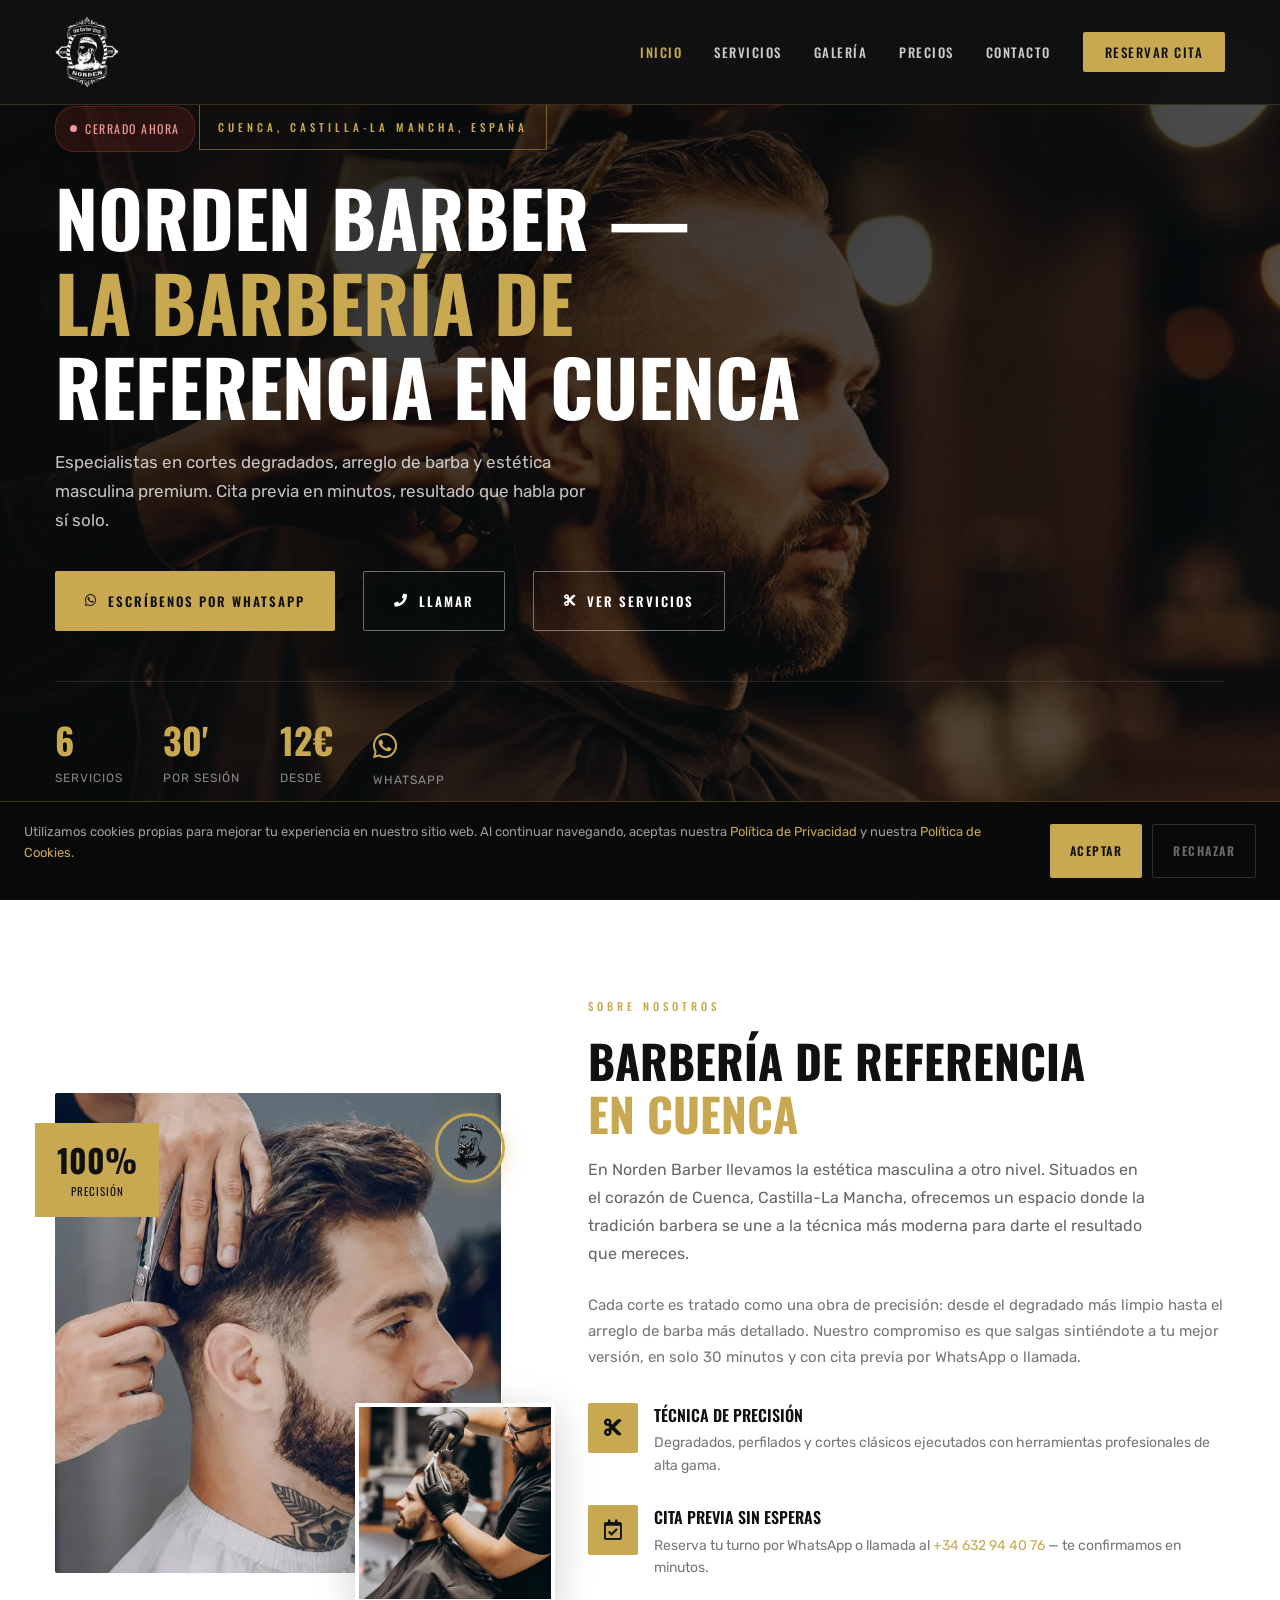
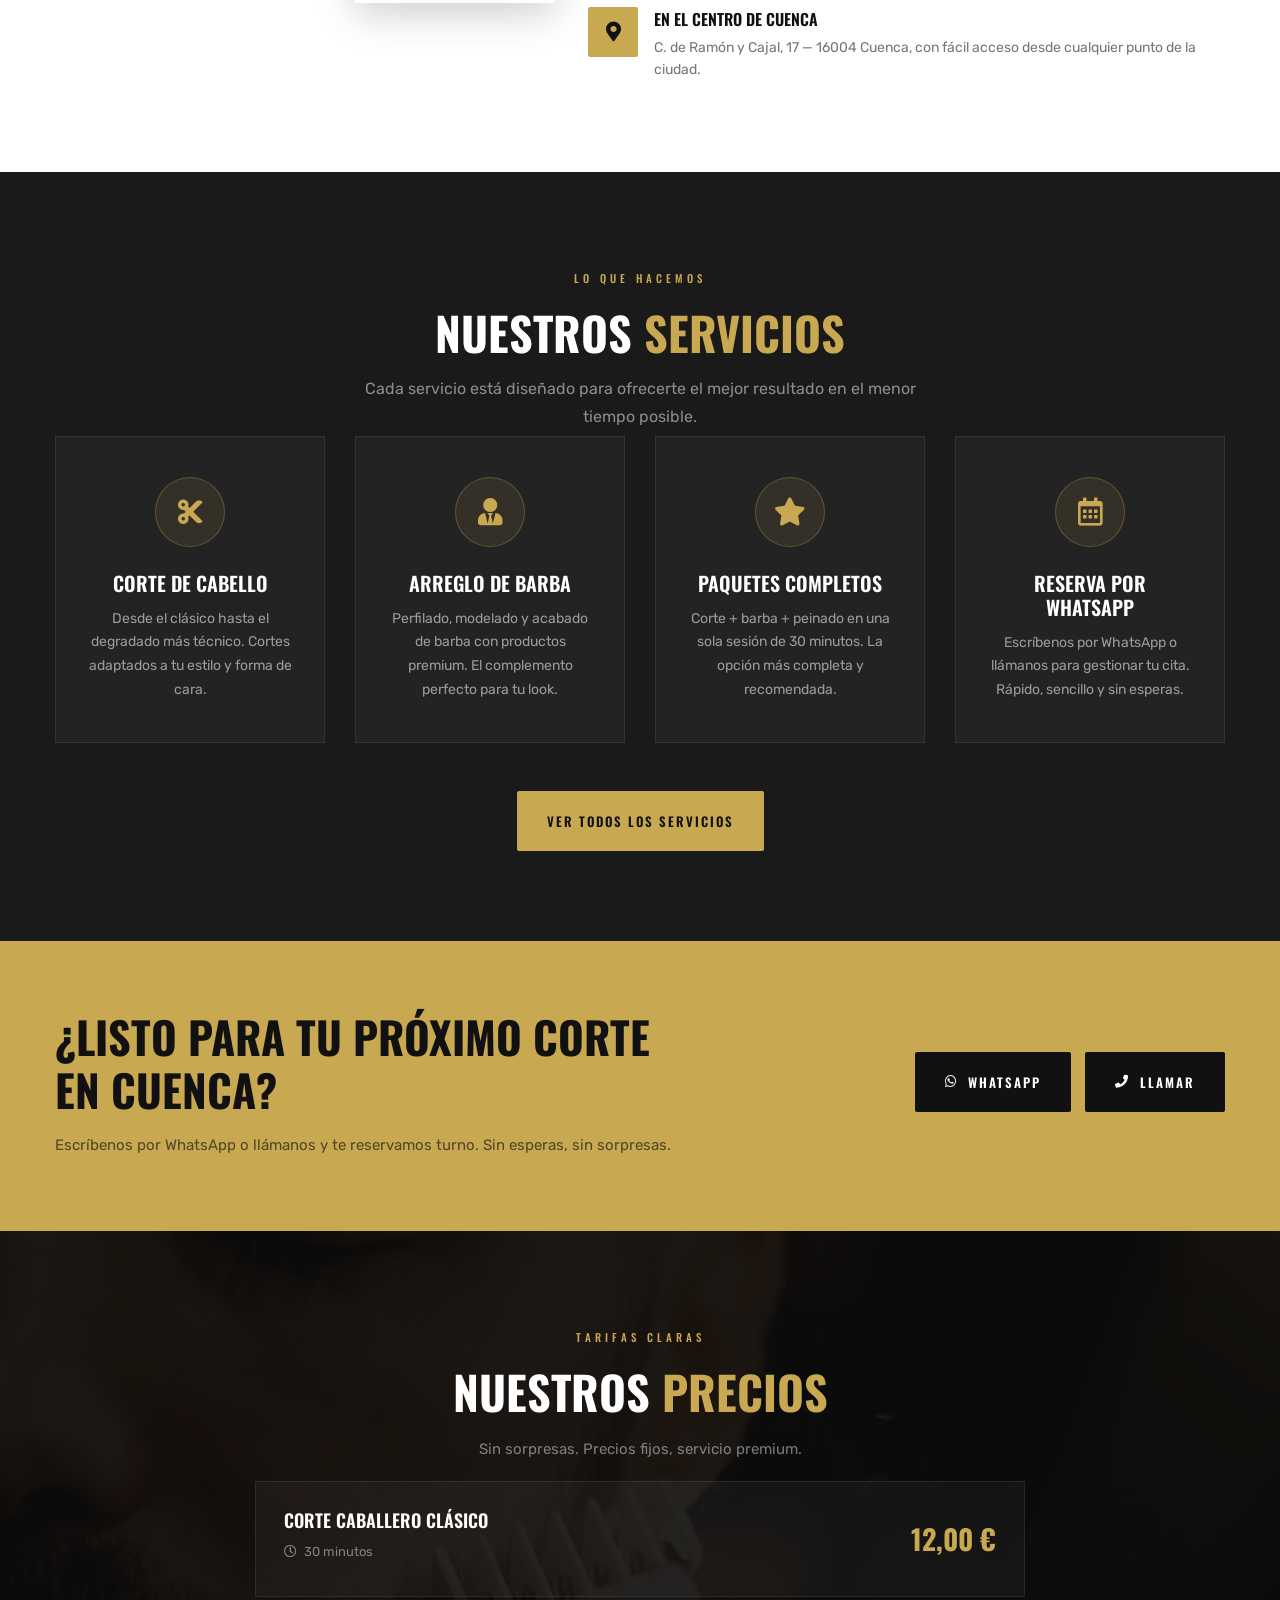
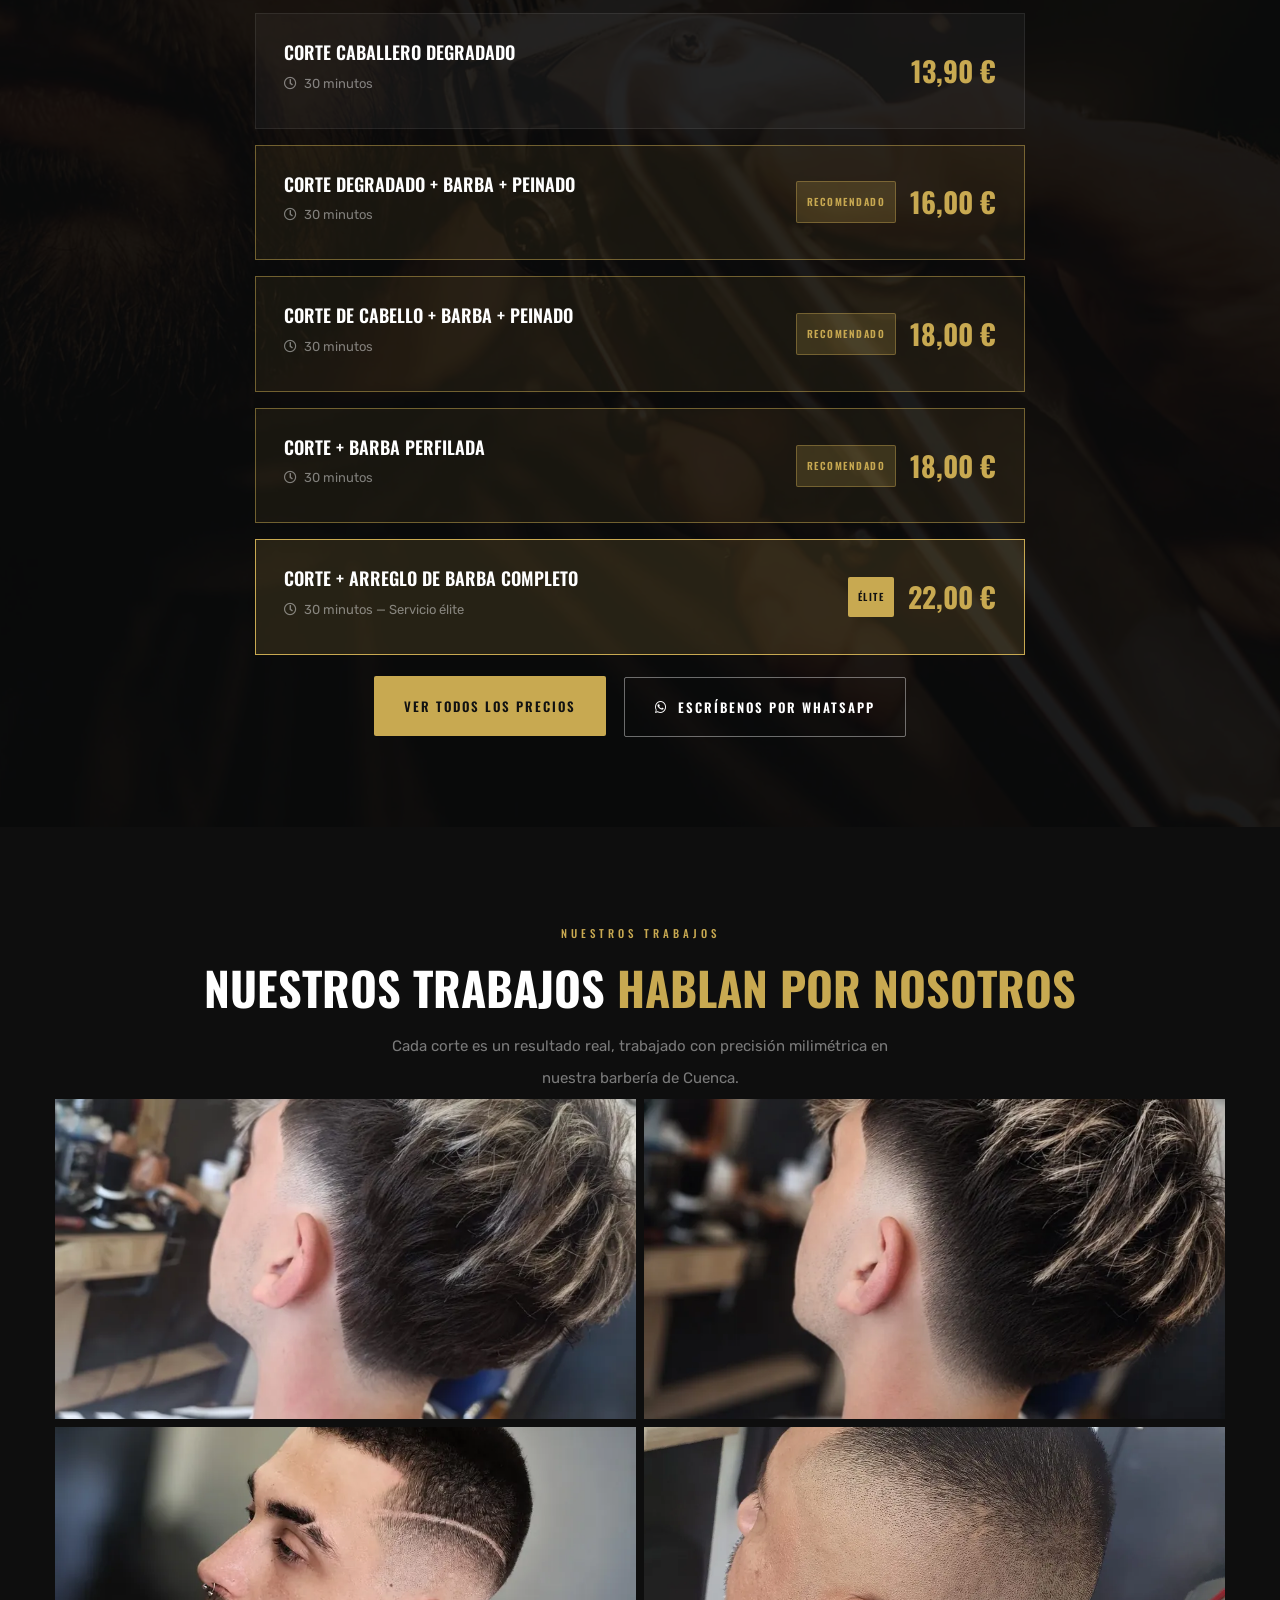
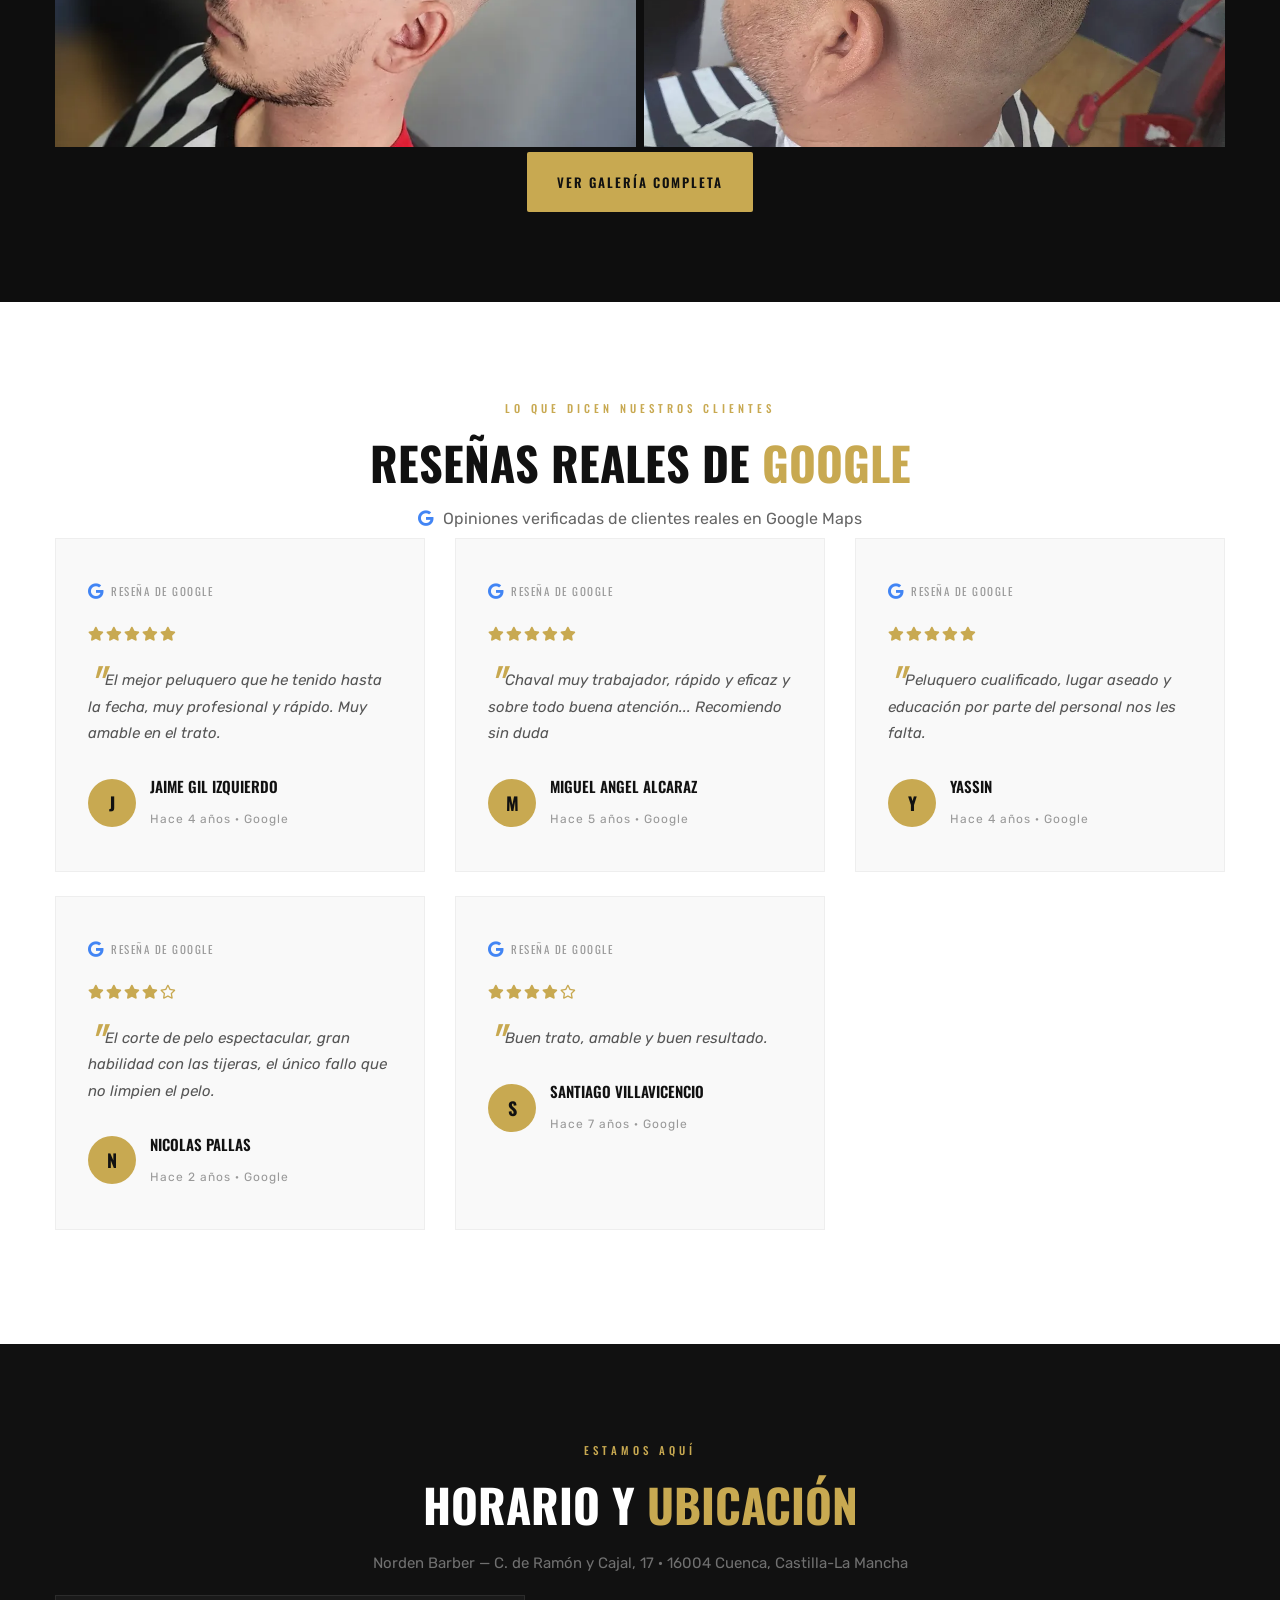
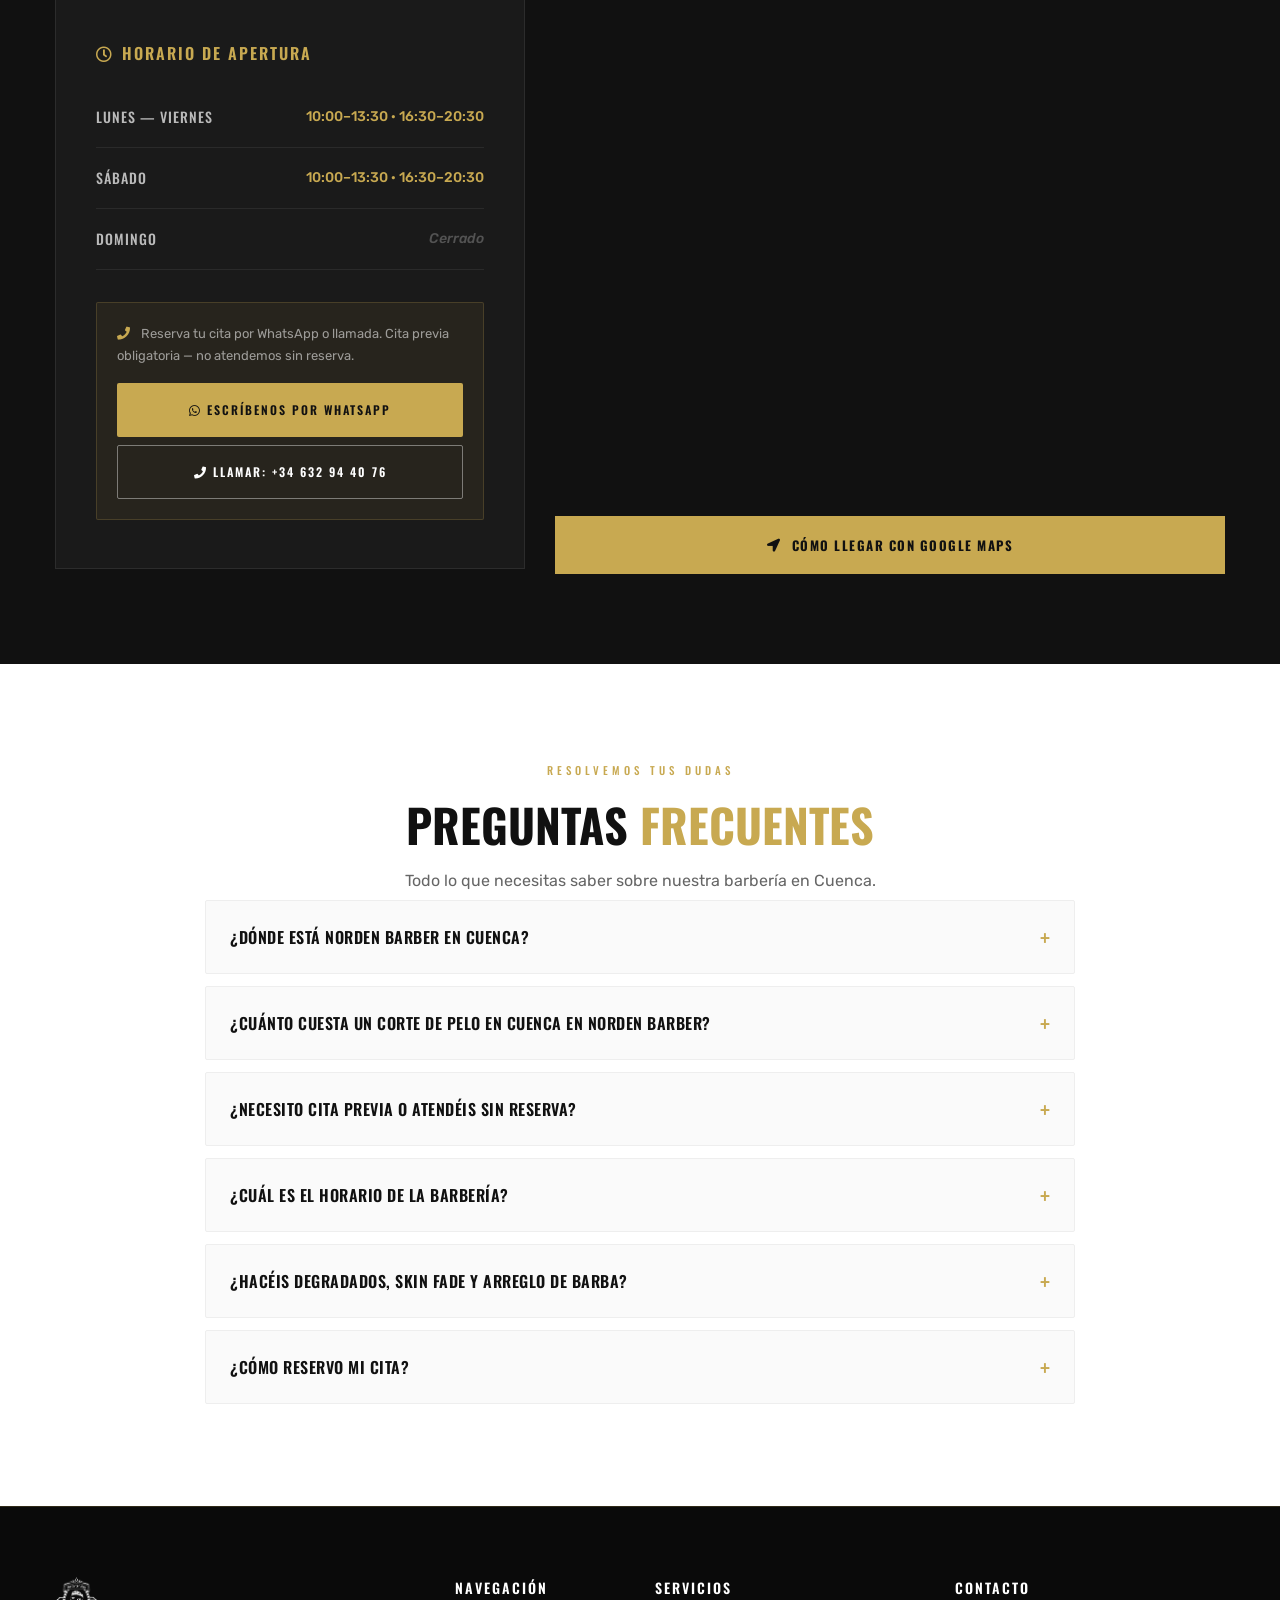
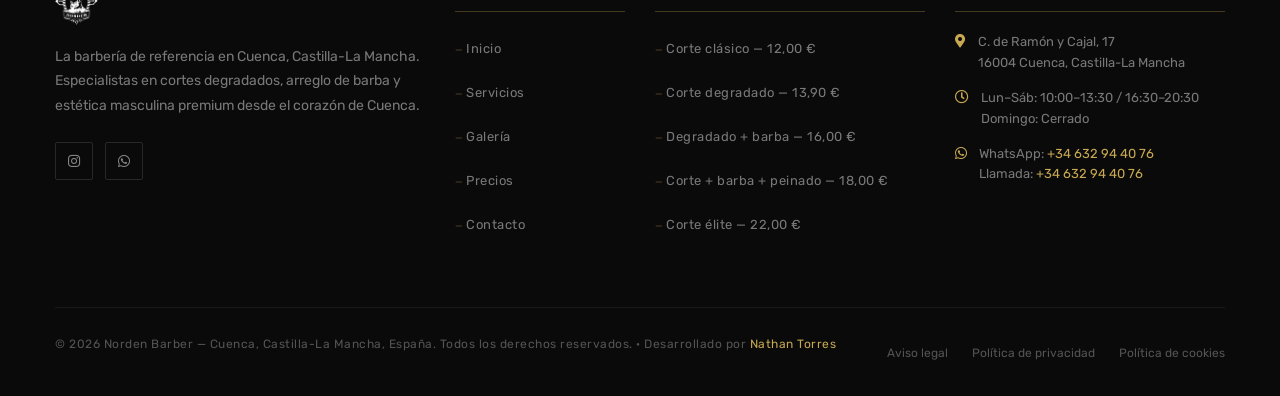
==== commit 20717503: "Añade ubicación y acceso móvil a Google Maps" ====
--- a/index.html
+++ b/index.html
@@ -824,14 +824,33 @@
         .nb-map-wrap {
             height: 100%;
             min-height: 420px;
+            display: flex;
+            flex-direction: column;
         }
         .nb-map-wrap iframe {
             width: 100%;
             height: 100%;
+            flex: 1;
             min-height: 420px;
             border: none;
             filter: grayscale(30%);
         }
+        .nb-map-action {
+            min-height: 58px;
+            display: flex;
+            align-items: center;
+            justify-content: center;
+            gap: 10px;
+            background: var(--gold);
+            color: #111;
+            font-family: 'Oswald', sans-serif;
+            font-size: 13px;
+            font-weight: 700;
+            letter-spacing: 1.5px;
+            text-transform: uppercase;
+            transition: all 0.3s;
+        }
+        .nb-map-action:hover { background: #b8942e; color: #fff; }
 
         /* --- FOOTER --- */
         .nb-footer {
@@ -984,29 +1003,37 @@
         }
         .nb-cookie-reject:hover { color: #fff; border-color: rgba(255,255,255,0.4); }
 
-        /* --- BOTÓN FLOTANTE MÓVIL --- */
-        .nb-fab {
+        /* --- ACCIONES FIJAS MÓVIL --- */
+        .nb-mobile-actions {
             display: none;
             position: fixed;
-            bottom: 24px;
-            right: 20px;
+            bottom: 0;
+            left: 0;
+            right: 0;
             z-index: 9998;
-            background: var(--gold);
-            color: #111;
-            padding: 14px 20px;
-            border-radius: 30px;
-            font-family: 'Oswald', sans-serif;
-            font-size: 13px;
+            grid-template-columns: 1fr 1fr;
+            gap: 8px;
+            padding: 10px 12px calc(10px + env(safe-area-inset-bottom));
+            background: rgba(10,10,10,0.98);
+            border-top: 1px solid rgba(200,169,81,0.35);
+            box-shadow: 0 -6px 24px rgba(0,0,0,0.28);
+        }
+        .nb-mobile-action {
+            min-height: 48px;
+            display: flex;
+            align-items: center;
+            justify-content: center;
+            gap: 8px;
+            font-family: 'Oswald', sans-serif;
+            font-size: 12px;
             font-weight: 700;
-            letter-spacing: 1.5px;
-            text-transform: uppercase;
-            box-shadow: 0 4px 24px rgba(200,169,81,0.4);
+            letter-spacing: 1px;
+            text-transform: uppercase;
             text-decoration: none;
-            align-items: center;
-            gap: 8px;
-            transition: all 0.3s;
-        }
-        .nb-fab:hover { background: #b8942e; color: #fff; transform: translateY(-2px); }
+            border-radius: 2px;
+        }
+        .nb-mobile-action.reserve { background: #25D366; color: #fff; }
+        .nb-mobile-action.directions { background: var(--gold); color: #111; }
 
         /* --- WHATSAPP BUTTON --- */
         .nb-btn-whatsapp {
@@ -1045,6 +1072,7 @@
             .nb-hero-stats { flex-wrap: wrap; gap: 24px; }
         }
         @media (max-width: 767px) {
+            body { padding-bottom: calc(68px + env(safe-area-inset-bottom)); }
             section { padding: 64px 0; }
             .nb-price-card { flex-direction: column; align-items: flex-start; }
             .nb-price-right { width: 100%; justify-content: space-between; }
@@ -1053,7 +1081,7 @@
             .nb-cta .text-lg-right { text-align: left !important; margin-top: 20px; }
             .nb-footer-bottom { flex-direction: column; text-align: center; }
             .nb-footer-legal a:first-child { margin-left: 0; }
-            .nb-fab { display: inline-flex; }
+            .nb-mobile-actions { display: grid; }
             .nb-hero h1 { font-size: clamp(30px, 8vw, 50px); }
             .nb-map-wrap { min-height: 300px; }
             .nb-map-wrap iframe { min-height: 300px; }
@@ -1146,10 +1174,14 @@
         </div>
     </div>
 
-    <!-- Botón flotante móvil -->
-    <a href="https://wa.me/34632944076?text=Hola%2C%20me%20gustar%C3%ADa%20reservar%20una%20cita" target="_blank" rel="noopener" class="nb-fab" aria-label="Escribir por WhatsApp">
-        <i class="fab fa-whatsapp"></i> Reservar cita
-    </a>
+    <div class="nb-mobile-actions" aria-label="Acciones rápidas">
+        <a href="https://wa.me/34632944076?text=Hola%2C%20me%20gustar%C3%ADa%20reservar%20una%20cita" target="_blank" rel="noopener" class="nb-mobile-action reserve" aria-label="Reservar cita por WhatsApp">
+            <i class="fab fa-whatsapp"></i> Reservar
+        </a>
+        <a href="https://maps.app.goo.gl/icMUwnjrd11b27c2A" target="_blank" rel="noopener" class="nb-mobile-action directions" aria-label="Cómo llegar a Norden Barber con Google Maps">
+            <i class="fas fa-location-arrow"></i> Cómo llegar
+        </a>
+    </div>
 
     <!-- HEADER -->
     <header class="nb-header" id="nbHeader">
@@ -1649,6 +1681,9 @@
                             referrerpolicy="no-referrer-when-downgrade"
                             title="Ubicación de Norden Barber en Cuenca, Castilla-La Mancha">
                         </iframe>
+                        <a href="https://maps.app.goo.gl/icMUwnjrd11b27c2A" target="_blank" rel="noopener" class="nb-map-action" aria-label="Abrir la ruta a Norden Barber en Google Maps">
+                            <i class="fas fa-location-arrow"></i> Cómo llegar con Google Maps
+                        </a>
                     </div>
                 </div>
             </div>
